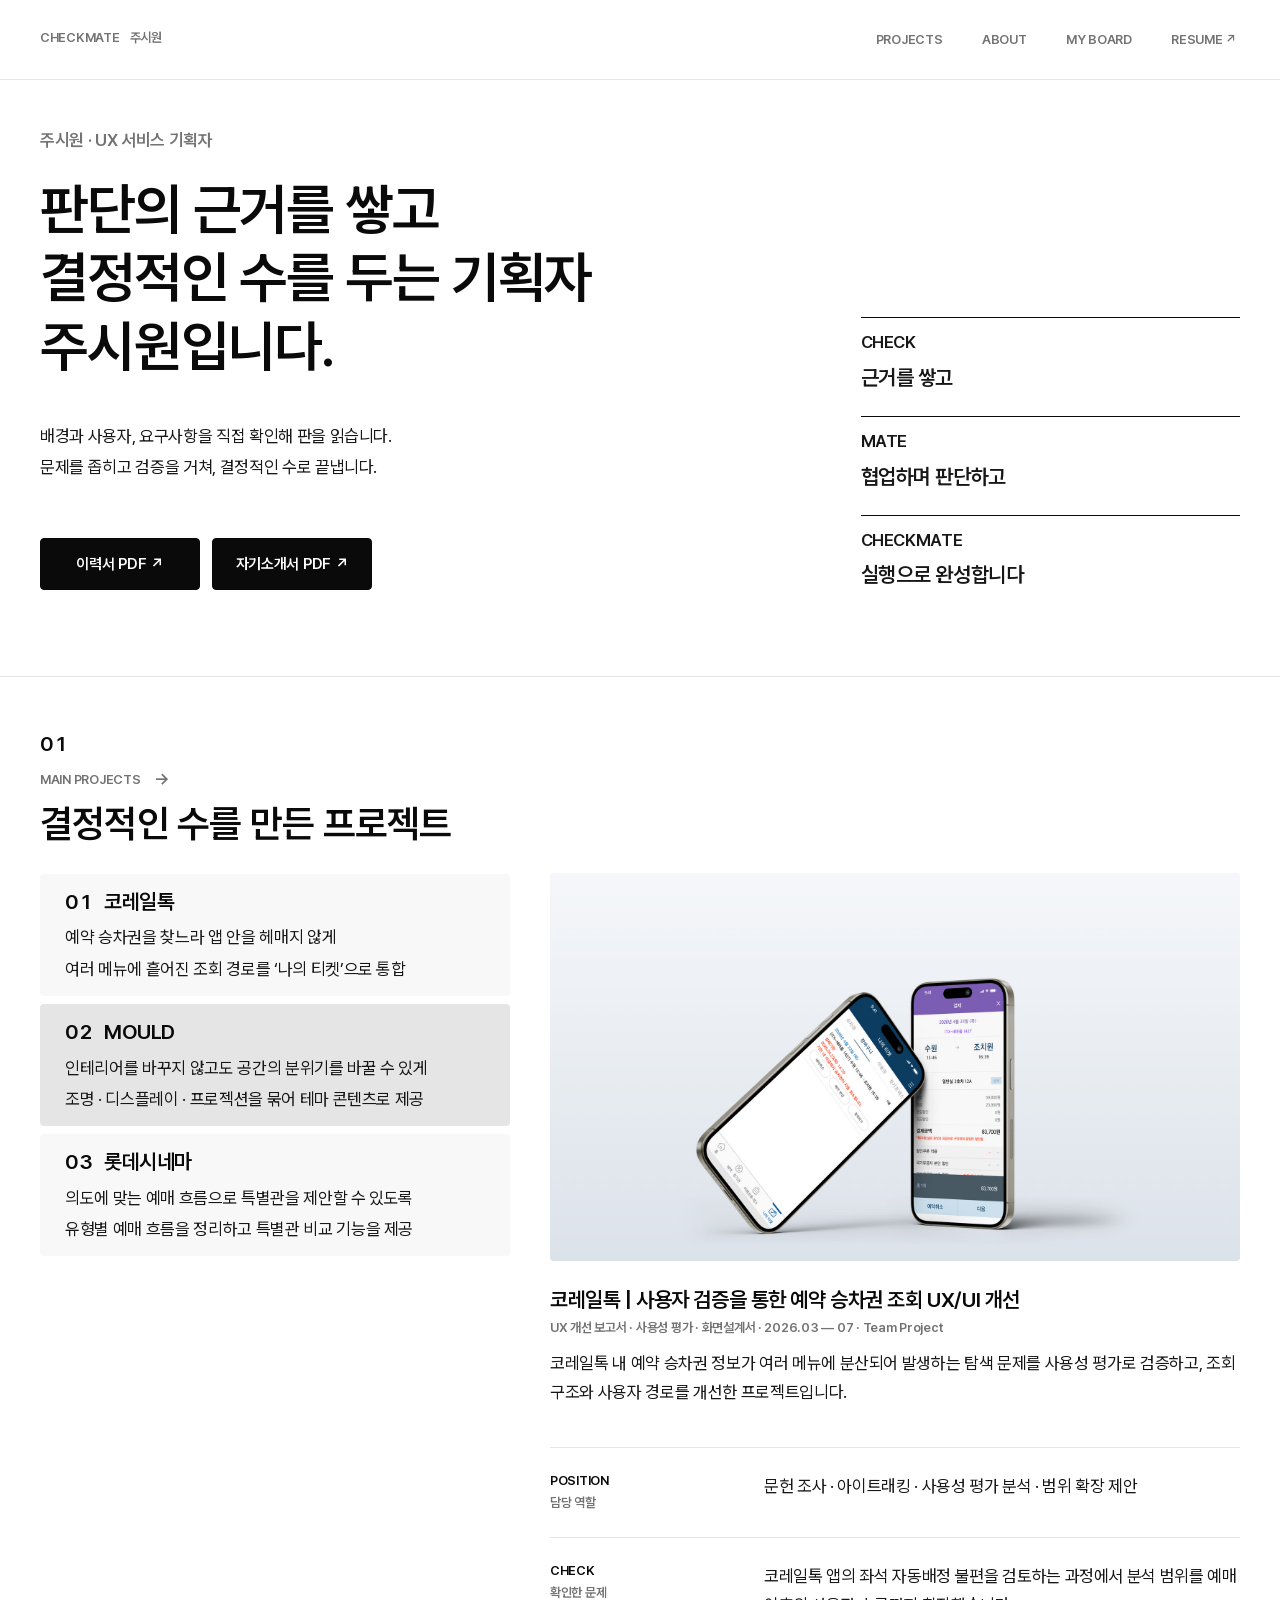
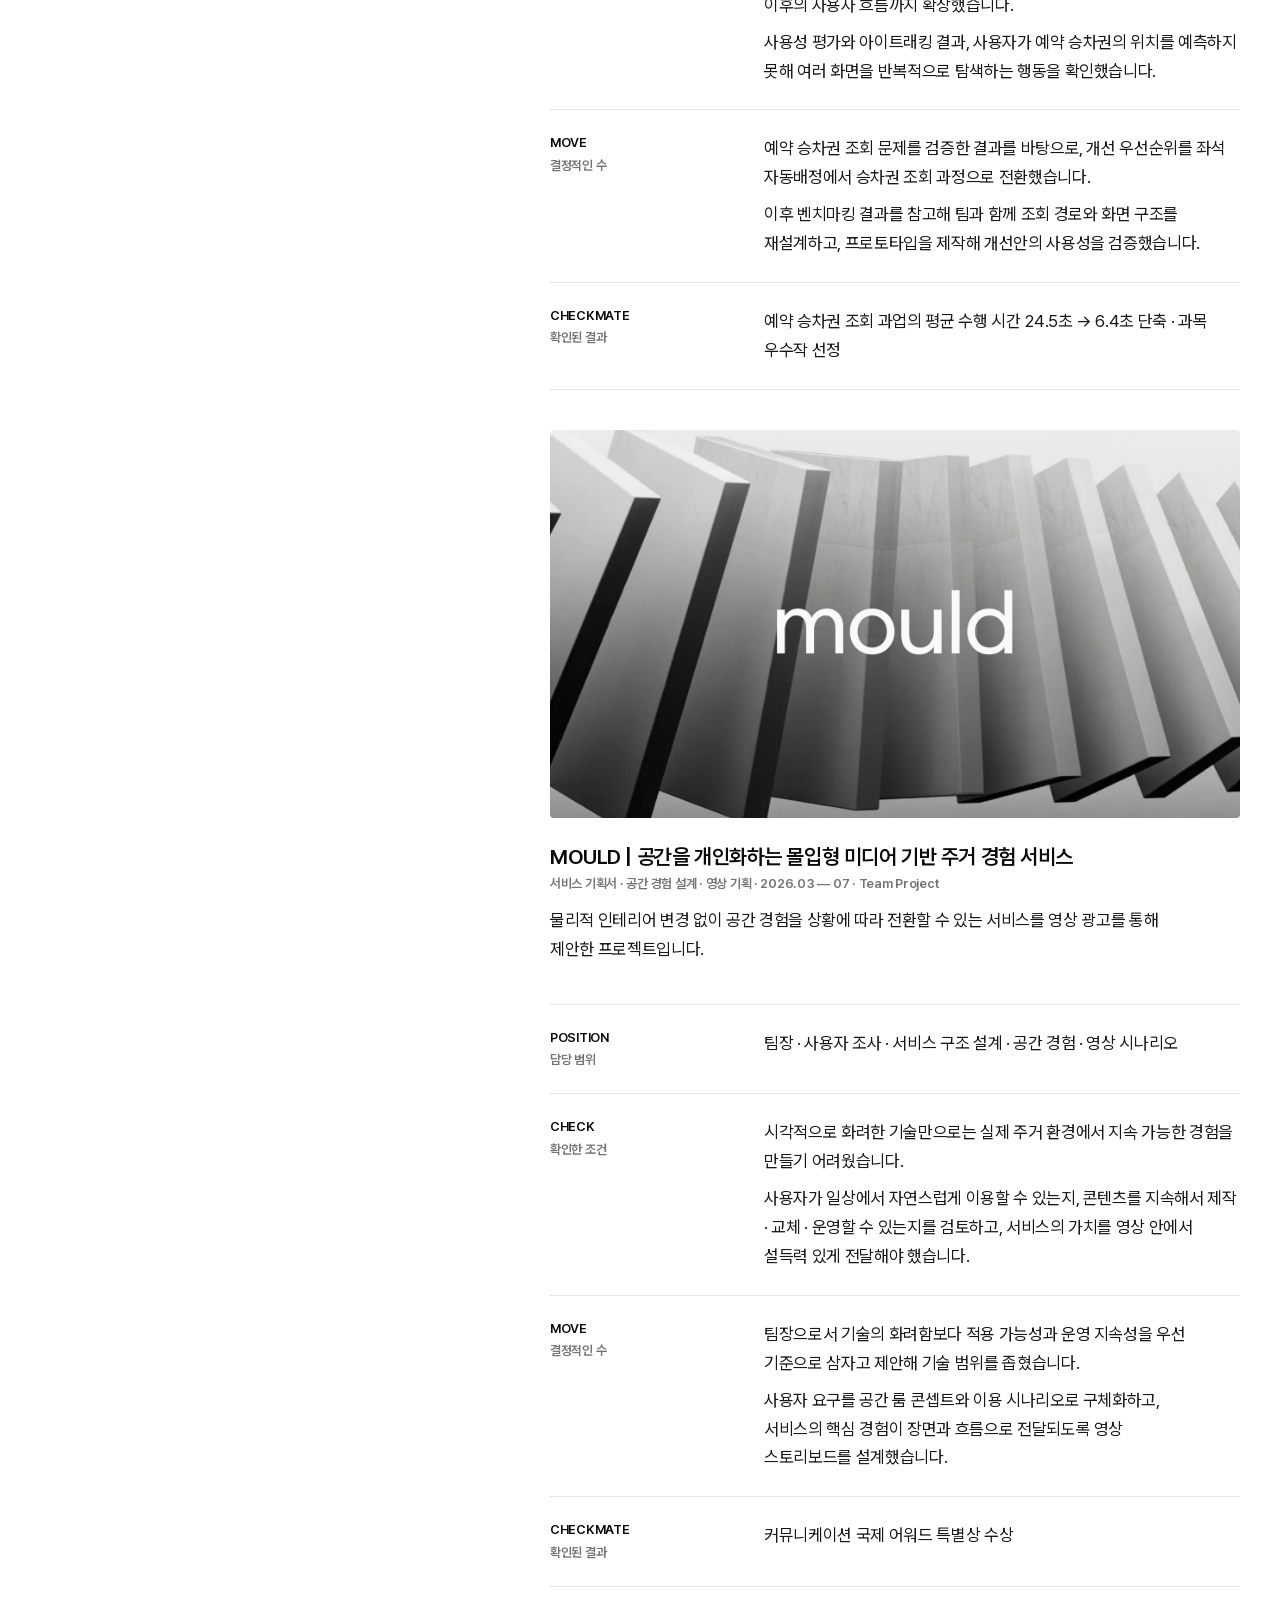
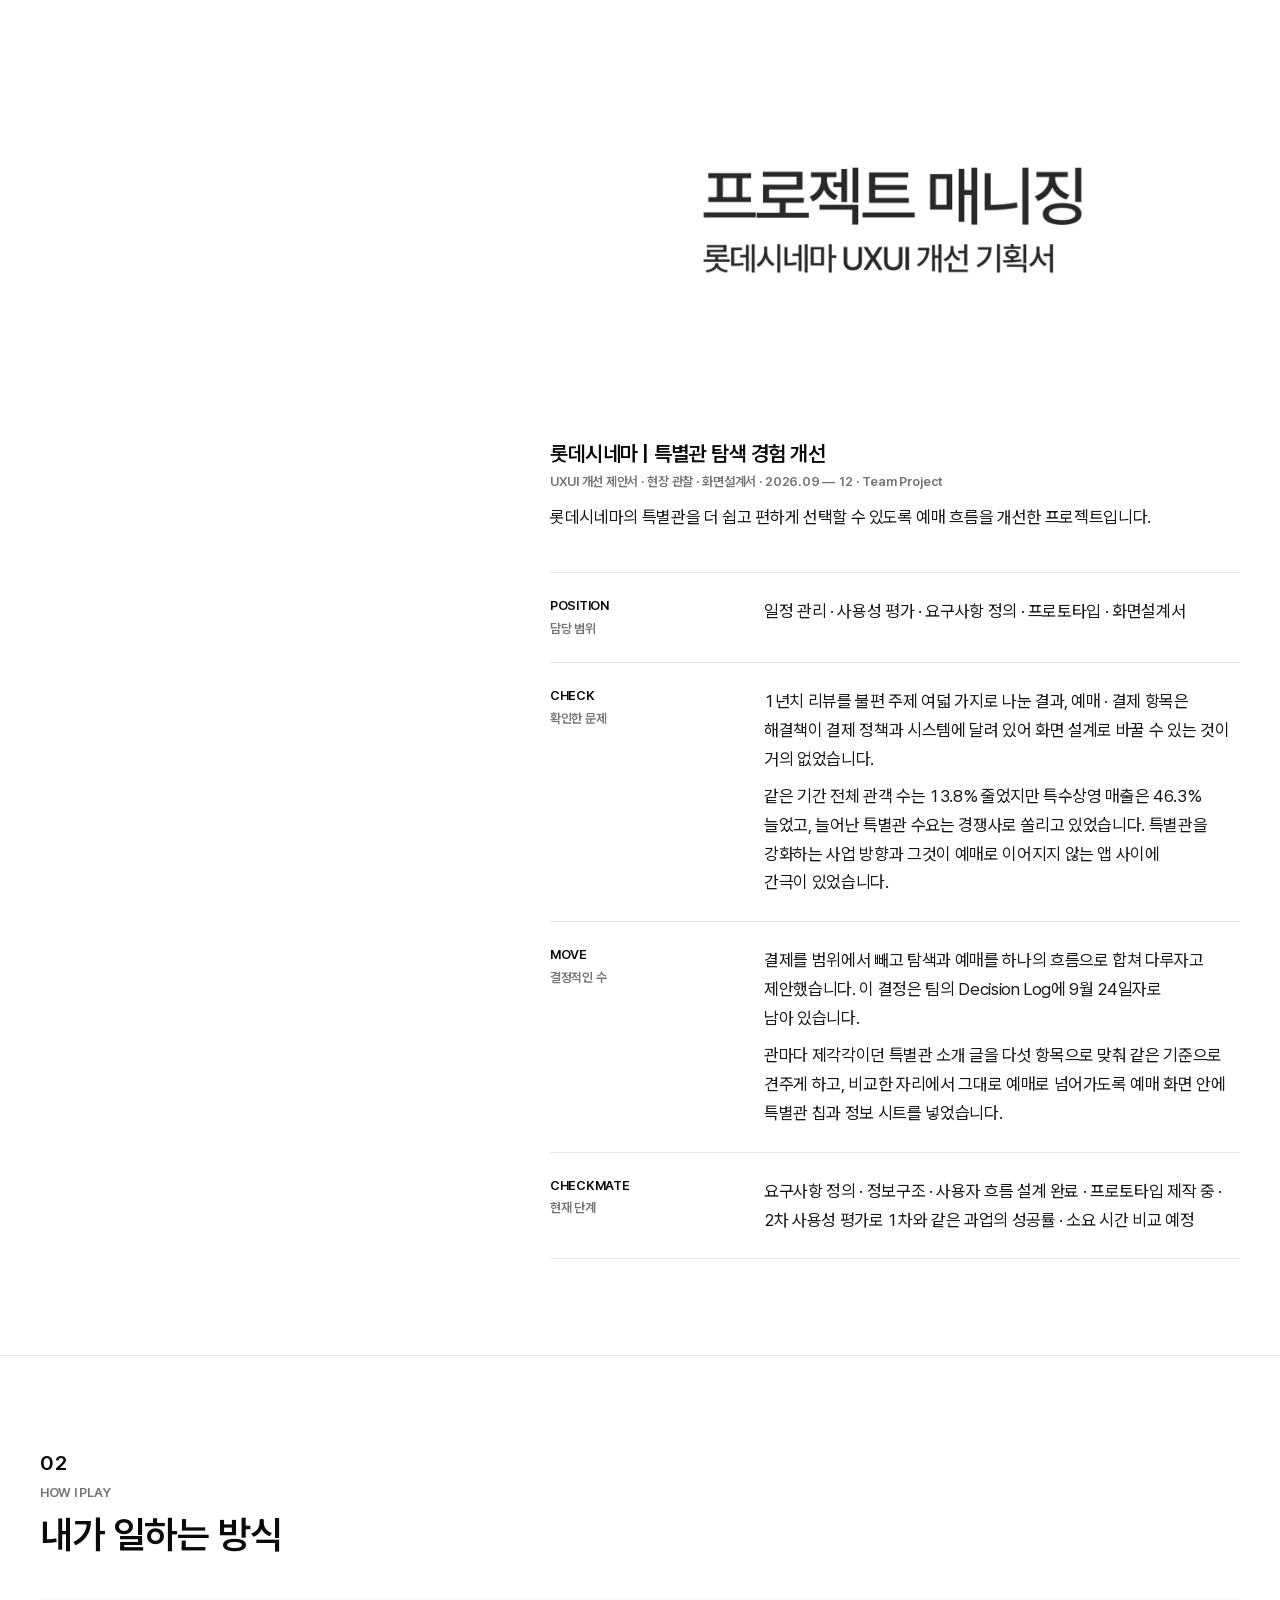
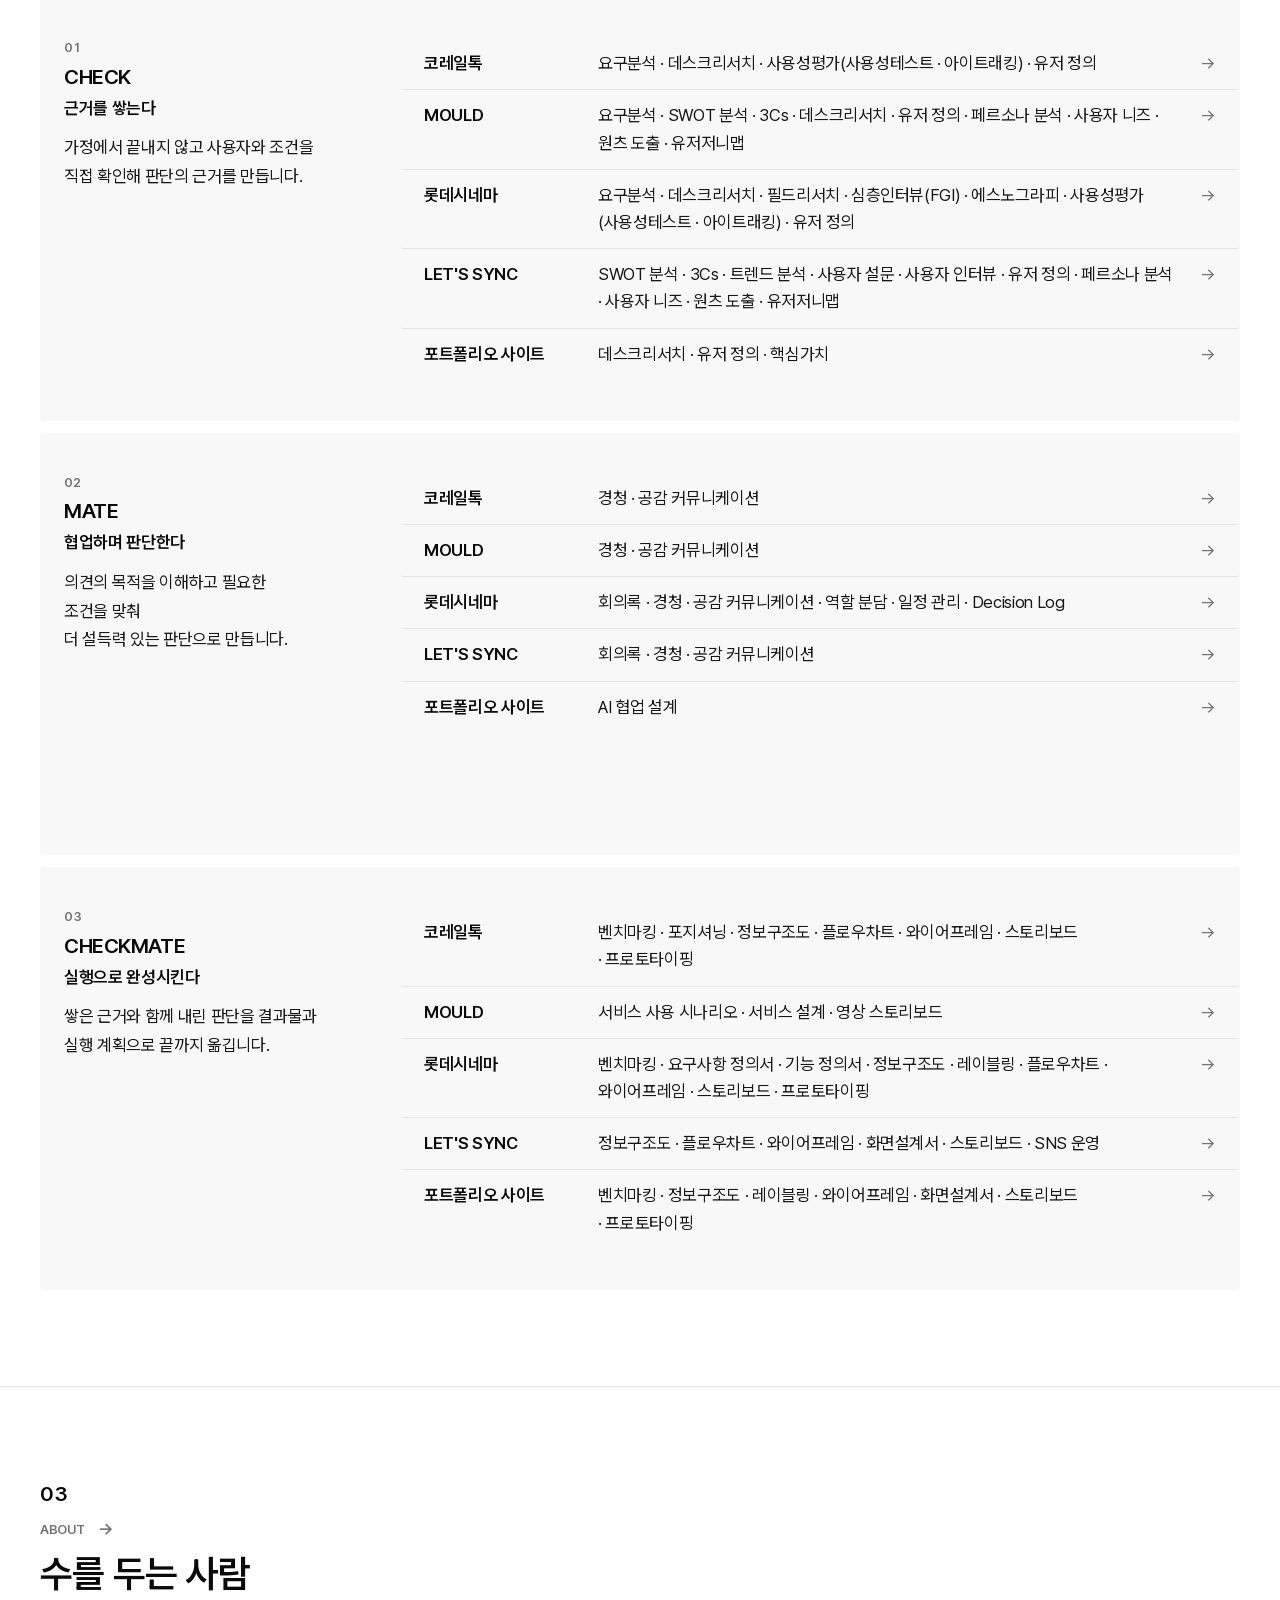
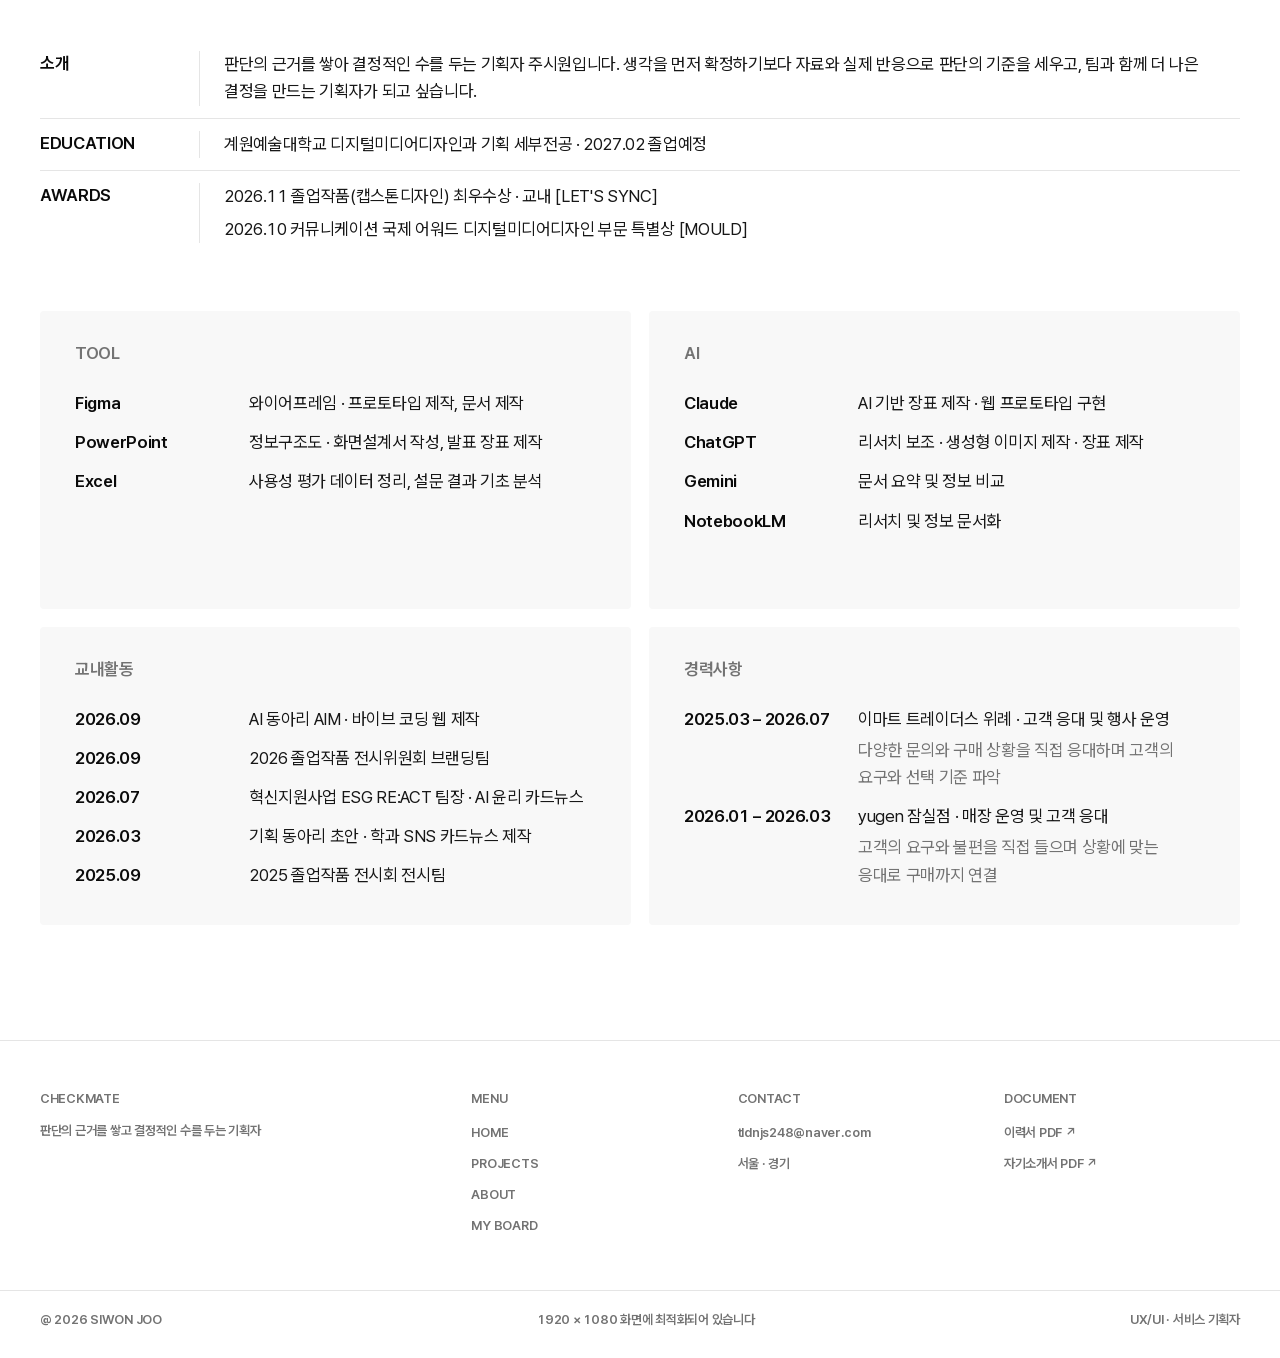
==== index.html @ d6d2c7b8 "MOULD 문제 → 해결 칸을 장표 모양으로 · 요약 · 설명 문구 교체 - 문제 → 해결 칸: 가운데 정렬, 라벨 뺌, 두 칸 테두리(문제 흰 바탕 · 해결 회색), 선은 점에서" ====
<!doctype html>
<html lang="ko">
<head>
  <meta charset="utf-8">
  <meta name="viewport" content="width=device-width, initial-scale=1">
  <meta name="description" content="주시원 UX/UI · 서비스 기획자 포트폴리오">
  <title>CHECKMATE — SIWON JOO</title>
  <link rel="stylesheet" href="styles.css?v=114">
  <link rel="stylesheet" href="system.css?v=114">
  <link rel="stylesheet" href="main.css?v=114">
  <link rel="stylesheet" href="tokens.css?v=114">
  <link rel="stylesheet" href="motion.css?v=114">
  <!-- 자바스크립트가 살아 있을 때만 나타나는 효과를 켠다 (죽으면 글이 그냥 보인다) -->
  <script>(function(d){d.documentElement.classList.add('js-motion');setTimeout(function(){if(!window.__motion)d.documentElement.classList.remove('js-motion');},3000);})(document);</script>
</head>
<body>
  <a class="skip-link" href="#main">본문 바로가기</a>

  <header class="site-header">
    <a class="brand-mark" href="#main" aria-label="주시원 포트폴리오 메인"><b>CHECKMATE</b><span>주시원</span></a>
    <nav class="gnb" aria-label="주요 메뉴">
      <a href="projects.html">PROJECTS</a>
      <a href="about.html">ABOUT</a>
      <a href="board.html">MY BOARD</a>
      <a href="주시원_이력서.pdf" download="주시원_이력서.pdf">RESUME ↗</a>
    </nav>
  </header>

  <main id="main">
    <!-- HERO — 왼쪽은 누구인가와 어떻게 일하는가, 오른쪽은 그 세 단계 -->
    <section class="hero">
      <div class="hero__copy">
        <p class="hero__role">주시원 · UX 서비스 기획자</p>
        <h1>판단의 근거를 쌓고<br>결정적인 수를 두는 기획자 주시원입니다.</h1>
        <p class="hero__intro">배경과 사용자, 요구사항을 직접 확인해 판을 읽습니다.<br>문제를 좁히고 검증을 거쳐, 결정적인 수로 끝냅니다.</p>
        <div class="hero__actions">
          <a class="button" href="주시원_이력서.pdf" download="주시원_이력서.pdf">이력서 PDF ↗</a>
          <a class="button" href="주시원_자기소개서.pdf" download="주시원_자기소개서.pdf">자기소개서 PDF ↗</a>
        </div>
      </div>
      <!-- 이어 읽으면 한 문장이 된다 — 근거를 쌓고, 협업하며 판단하고, 끝까지 실행합니다 -->
      <ol class="hero__steps">
        <li><b>CHECK</b><span>근거를 쌓고</span></li>
        <li><b>MATE</b><span>협업하며 판단하고</span></li>
        <li><b>CHECKMATE</b><span>실행으로 완성합니다</span></li>
      </ol>
    </section>

    <section class="projects" id="projects" aria-labelledby="projects-title">
      <div class="section-head">
        <div class="section-head__title">
          <h2 id="projects-title">MAIN PROJECTS</h2>
          <a class="section-head__more" href="projects.html" aria-label="프로젝트 전체 보기">&gt;</a>
          <p>결정적인 수를 만든 프로젝트</p>
        </div>
      </div>
      <!-- 왼쪽 큰 칸 하나 + 오른쪽 목록 셋. 목록에 올리면 왼쪽이 바뀐다 — app.js 가 채운다 -->
      <div class="work" id="work"></div>
    </section>

    <!-- HOW I PLAY — 왼쪽은 주장, 오른쪽은 그 주장을 뒷받침한 실제 작업 -->
    <section class="intro" aria-labelledby="intro-title">
      <div class="intro__copy">
        <h2 class="section-name" id="intro-title">HOW I PLAY<span>내가 일하는 방식</span></h2>
        <div class="play">
          <article class="play__step">
            <div class="play__head">
              <p class="play__no">01</p>
              <h3 class="play__name">CHECK</h3>
              <p class="play__lead">근거를 쌓는다</p>
              <p class="play__attitude">가정에서 끝내지 않고 사용자와 조건을<br class="lb">직접 확인해 판단의 근거를 만듭니다.</p>
            </div>
            <div class="play__proof">
              <ul>
                <li><a href="project-detail.html?project=korail-talk"><b>코레일톡</b><span>요구분석 · 데스크리서치 · 사용성평가(사용성테스트 · 아이트래킹) · 유저 정의</span><i>→</i></a></li>
                <li><a href="project-detail.html?project=mould"><b>MOULD</b><span>요구분석 · SWOT 분석 · 3Cs · 데스크리서치 · 유저 정의 · 페르소나 분석 · 사용자 니즈 · 원츠 도출 · 유저저니맵</span><i>→</i></a></li>
                <li><a href="project-detail.html?project=lotte-cinema"><b>롯데시네마</b><span>요구분석 · 데스크리서치 · 필드리서치 · 심층인터뷰(FGI) · 에스노그라피 · 사용성평가(사용성테스트 · 아이트래킹) · 유저 정의</span><i>→</i></a></li>
                <li><a href="project-detail.html?project=dmd-graduation"><b>LET'S SYNC</b><span>SWOT 분석 · 3Cs · 트렌드 분석 · 사용자 설문 · 사용자 인터뷰 · 유저 정의 · 페르소나 분석 · 사용자 니즈 · 원츠 도출 · 유저저니맵</span><i>→</i></a></li>
                <li><a href="project-detail.html?project=portfolio-site"><b>포트폴리오 사이트</b><span>데스크리서치 · 유저 정의 · 핵심가치</span><i>→</i></a></li>
              </ul>
            </div>
          </article>
          <article class="play__step">
            <div class="play__head">
              <p class="play__no">02</p>
              <h3 class="play__name">MATE</h3>
              <p class="play__lead">협업하며 판단한다</p>
              <p class="play__attitude">의견의 목적을 이해하고 필요한 조건을 맞춰<br class="lb">더 설득력 있는 판단으로 만듭니다.</p>
            </div>
            <div class="play__proof">
              <ul>
                <li><a href="project-detail.html?project=korail-talk"><b>코레일톡</b><span>경청 · 공감 커뮤니케이션</span><i>→</i></a></li>
                <li><a href="project-detail.html?project=mould"><b>MOULD</b><span>경청 · 공감 커뮤니케이션</span><i>→</i></a></li>
                <li><a href="project-detail.html?project=lotte-cinema"><b>롯데시네마</b><span>회의록 · 경청 · 공감 커뮤니케이션 · 역할 분담 · 일정 관리 · Decision Log</span><i>→</i></a></li>
                <li><a href="project-detail.html?project=dmd-graduation"><b>LET'S SYNC</b><span>회의록 · 경청 · 공감 커뮤니케이션</span><i>→</i></a></li>
                <li><a href="project-detail.html?project=portfolio-site"><b>포트폴리오 사이트</b><span>AI 협업 설계</span><i>→</i></a></li>
              </ul>
            </div>
          </article>
          <article class="play__step">
            <div class="play__head">
              <p class="play__no">03</p>
              <h3 class="play__name">CHECKMATE</h3>
              <p class="play__lead">실행으로 완성시킨다</p>
              <p class="play__attitude">쌓은 근거와 함께 내린 판단을 결과물과<br class="lb">실행 계획으로 끝까지 옮깁니다.</p>
            </div>
            <div class="play__proof">
              <ul>
                <li><a href="project-detail.html?project=korail-talk"><b>코레일톡</b><span>벤치마킹 · 포지셔닝 · 정보구조도 · 플로우차트 · 와이어프레임 · 스토리보드 · 프로토타이핑</span><i>→</i></a></li>
                <li><a href="project-detail.html?project=mould"><b>MOULD</b><span>서비스 사용 시나리오 · 서비스 설계 · 영상 스토리보드</span><i>→</i></a></li>
                <li><a href="project-detail.html?project=lotte-cinema"><b>롯데시네마</b><span>벤치마킹 · 요구사항 정의서 · 기능 정의서 · 정보구조도 · 레이블링 · 플로우차트 · 와이어프레임 · 스토리보드 · 프로토타이핑</span><i>→</i></a></li>
                <li><a href="project-detail.html?project=dmd-graduation"><b>LET'S SYNC</b><span>정보구조도 · 플로우차트 · 와이어프레임 · 화면설계서 · 스토리보드 · SNS 운영</span><i>→</i></a></li>
                <li><a href="project-detail.html?project=portfolio-site"><b>포트폴리오 사이트</b><span>벤치마킹 · 정보구조도 · 레이블링 · 와이어프레임 · 화면설계서 · 스토리보드 · 프로토타이핑</span><i>→</i></a></li>
              </ul>
            </div>
          </article>
        </div>
      </div>
    </section>

    <section class="about" id="about" aria-labelledby="about-title">
      <div class="section-head">
        <div class="section-head__title">
          <h2 id="about-title">ABOUT</h2>
          <a class="section-head__more" href="about.html" aria-label="소개 전체 보기">&gt;</a>
          <p>수를 두는 사람</p>
        </div>
      </div>
      <div class="about__body">
        <!-- 라벨 / 값 두 칸이 한 행을 이룬다 -->
        <dl class="about__facts">
          <div>
            <dt>소개</dt>
            <dd>
              <p>판단의 근거를 쌓아 결정적인 수를 두는 기획자 주시원입니다. 생각을 먼저 확정하기보다 자료와 실제 반응으로 판단의 기준을 세우고, 팀과 함께 더 나은 결정을 만드는 기획자가 되고 싶습니다.</p>
            </dd>
          </div>
          <div>
            <dt>EDUCATION</dt>
            <dd><p>계원예술대학교 디지털미디어디자인과 기획 세부전공 · 2027.02 졸업예정</p></dd>
          </div>
          <div>
            <dt>AWARDS</dt>
            <dd><p>2026.11 졸업작품(캡스톤디자인) 최우수상 · 교내 [LET'S SYNC]</p><p>2026.10 커뮤니케이션 국제 어워드 디지털미디어디자인 부문 특별상 [MOULD]</p></dd>
          </div>
        </dl>
        <!-- 역량 — 표에서 빼내 카드로. 내용은 skills.js 가 채운다 -->
        <div class="skill-cards" id="skill-list"></div>
      </div>
    </section>
  </main>

  <footer class="footer" id="resume">
    <div class="footer__top">
      <div class="footer__brand">
        <p class="footer__mark">CHECKMATE</p>
        <p class="footer__line">판단의 근거를 쌓고 결정적인 수를 두는 기획자</p>
      </div>
      <nav class="footer__col" aria-label="푸터 메뉴">
        <p class="footer__label">MENU</p>
        <a href="index.html">HOME</a>
        <a href="projects.html">PROJECTS</a>
        <a href="about.html">ABOUT</a>
        <a href="board.html">MY BOARD</a>
      </nav>
      <div class="footer__col">
        <p class="footer__label">CONTACT</p>
        <a href="mailto:tldnjs248@naver.com">tldnjs248@naver.com</a>
        <p>서울 · 경기</p>
      </div>
      <div class="footer__col">
        <p class="footer__label">DOCUMENT</p>
        <a href="주시원_이력서.pdf" download="주시원_이력서.pdf">이력서 PDF ↗</a>
        <a href="주시원_자기소개서.pdf" download="주시원_자기소개서.pdf">자기소개서 PDF ↗</a>
      </div>
    </div>
    <div class="footer__base">
      <p>@ 2026 SIWON JOO</p>
      <p>1920 × 1080 화면에 최적화되어 있습니다</p>
      <p>UX/UI &middot; 서비스 기획자</p>
    </div>
  </footer>

  <script src="app.js?v=114"></script>
  <script src="skills.js?v=114"></script>
  <script src="system.js?v=114"></script>
  <script src="motion.js?v=114"></script>
</body>
</html>
---- styles.css ----
/* Pretendard (dist/fonts) — 설치되지 않은 기기에서도 같은 글꼴로 보이게 */
@font-face{font-family:Pretendard;font-weight:45 920;font-style:normal;font-display:swap;src:url("fonts/PretendardVariable.woff2") format("woff2-variations"),url("fonts/PretendardVariable.woff2") format("woff2")}

:root {
  --ink: #111;
  --canvas: #fafafa;
  --panel: rgba(255,255,255,.76);
  --placeholder: #e2e2e2;
  --placeholder-light: #ebebeb;
  --profile-placeholder: #d9d9d9;
  --line: #8a8a8a;
  --hairline: #d7d7d7;
  --mute: #707070;

  /* ── 타이포 토큰 ──────────────────────────────────────
     크기는 아래 8단만 쓰고, 굵기는 두 단으로 고정한다.
       400 = 본문·값,  700 = 제목·라벨
     반응형은 선택자를 다시 쓰지 않고 이 토큰만 갈아끼운다. */
  --fs-display: 43px;   /* 히어로 대표 문장 */
  --fs-h2: 42px;        /* 인트로 */
  --fs-h3: 30px;        /* 섹션 머리말 · 프로젝트 제목 · 카드 */
  --fs-button: 26px;
  --fs-lead: 22px;      /* 인트로 보조 문장 */
  --fs-body: 18px;
  --fs-sm: 16px;        /* 메타 · 상세 */
  --fs-nav: 15px;
  --fs-xs: 13px;        /* 마이크로 라벨 */
  --fw-text: 400;
  --fw-label: 700;
  --ls-tight: -.04em;   /* 큰 제목 */
  --ls-wide: .06em;     /* 대문자 마이크로 라벨 */

  /* ABOUT 표의 열 너비 — 구분선 정렬과 SKILLS 들여쓰기를 한 값으로 묶는다.
     열 사이 여백은 각 열 너비에 포함돼 있다(gap 미사용). */
  --label-col: 316px;
  --mid-col: 480px;
}

* { box-sizing: border-box; }
html { scroll-behavior: smooth; }
body {
  margin: 0;
  overflow-x: hidden;
  color: var(--ink);
  background: var(--canvas);
  font-family: Pretendard, "Pretendard Variable", -apple-system, BlinkMacSystemFont, "Segoe UI", Arial, sans-serif;
  font-size: var(--fs-body);
  font-weight: var(--fw-text);
  line-height: 1.42;
  letter-spacing: -0.025em;
}
a { color: inherit; text-decoration: none; }
button { font: inherit; color: inherit; }
h1, h2, h3, p, dl, dd { margin: 0; }
h1, h2, h3 { font-weight: var(--fw-label); letter-spacing: var(--ls-tight); }
.skip-link { position: fixed; top: -60px; left: 20px; z-index: 100; padding: 10px 16px; color: #fff; background: #111; }
.skip-link:focus { top: 16px; }
.placeholder { background: var(--placeholder); }

/* ── 헤더 ───────────────────────────────────────────── */
.site-header {
  position: fixed;
  top: 0; right: 0; left: 0;
  z-index: 20;
  height: 80px;
  border-bottom: 1px solid var(--hairline);
  background: rgba(255,255,255,.94);
}
.brand-mark {
  position: absolute;
  top: 32px;
  left: max(60px, calc((100vw - 1920px) / 2 + 60px));
  display: block;
  width: 127px; height: 16px;
  background: #d0d0d0;
}
.brand-mark span { position: absolute; width: 1px; height: 1px; overflow: hidden; clip: rect(0 0 0 0); }
.gnb {
  position: absolute;
  top: 0;
  right: max(59px, calc((100vw - 1920px) / 2 + 59px));
  height: 80px;
  display: flex;
  gap: 38px;
  align-items: center;
}
.gnb a {
  display: grid; place-items: center;
  height: 80px; padding: 0 3px;
  font-size: var(--fs-nav); font-weight: var(--fw-text);
  letter-spacing: var(--ls-wide);
  color: var(--mute);
}
.gnb a.is-current { color: var(--ink); font-weight: var(--fw-label); }

main { width: 100%; max-width: 1920px; margin: 0 auto; }

.button {
  display: inline-flex;
  align-items: center;
  justify-content: center;
  width: 319px; height: 99px;
  background: var(--placeholder);
  font-size: var(--fs-button);
  font-weight: var(--fw-text);
  letter-spacing: -.02em;
}
.button:hover, .button:focus-visible { outline: 2px solid #777; outline-offset: -2px; }

/* ── HERO — 첫 화면은 대표 문장과 진입 버튼만 (1920 기준 1020px) ── */
.hero {
  height: 100vh;
  height: 100svh;
  min-height: 640px;
  display: flex;
  flex-direction: column;
  justify-content: flex-end;
  padding: 0 60px clamp(36px, 6.1vh, 62px);
  background: var(--panel);
}
.hero h1 { font-size: min(var(--fs-display), 4vh); line-height: 1.25; }
.hero__actions { display: flex; gap: 18px; margin-top: min(42px, 3.9vh); }
.hero__actions .button { height: min(99px, 9.2vh); }

/* ── INTRO ──────────────────────────────────────────── */
.intro {
  /* 높이는 내용으로 결정하되 하단 여백으로 1920 기준 860px를 맞춘다 */
  padding: 67px 60px 149px;
  background: var(--panel);
}
.intro__copy h2 { font-size: var(--fs-h2); line-height: 1.27; }
.intro__copy p { margin-top: 28px; font-size: var(--fs-lead); line-height: 1.5; }
.principles { display: flex; gap: 14px; margin-top: 97px; }
.principles article { width: 345px; height: 346px; padding: 43px 25px; background: var(--placeholder-light); }
.principles h3 { font-size: var(--fs-h3); line-height: 1; }
.principles p { margin-top: 16px; font-size: var(--fs-body); line-height: 1.45; }

/* ── 섹션 머리말 — 제목 + 전체 보기 버튼 (1920 기준 156px) ── */
.section-head {
  height: 156px;
  padding: 0 60px;
  display: flex;
  align-items: center;
  justify-content: space-between;
  background: var(--canvas);
}
.section-head h2 { font-size: var(--fs-h3); }

/* ── 프로젝트 행 (1920 기준 880px) ───────────────────── */
.projects { background: var(--canvas); }
.project {
  padding: 0 60px 68px;
  display: grid;
  grid-template-columns: 1195fr 581fr;
  column-gap: 23px;
  background: var(--panel);
}
.project__media { grid-column: 1; height: 675px; }
.project__side  { grid-column: 2; height: 675px; }
.project__copy  { grid-column: 1; margin-top: 29px; }
.project__copy h3 { font-size: var(--fs-h3); line-height: 1.2; }
.project__meta { margin-top: 14px; font-size: var(--fs-sm); line-height: 1.4; color: var(--mute); }
.project__desc { margin-top: 8px; font-size: var(--fs-body); line-height: 1.45; }

/* 드롭다운 — 버튼 상자 없이 셰브론만. 열리면 180도 회전 */
.detail-toggle {
  grid-column: 2;
  justify-self: end;
  align-self: start;
  margin-top: 46px;
  width: 56px; height: 56px;
  display: grid; place-items: center;
  padding: 0; border: 0; background: transparent;
  color: #111; cursor: pointer;
  transition: color .15s ease, transform .25s ease;
}
.detail-toggle svg { display: block; }
.detail-toggle:hover { color: var(--mute); }
.detail-toggle:focus-visible { outline: 2px solid #111; outline-offset: 2px; }
.project.is-open .detail-toggle { transform: rotate(180deg); }

.project__details {
  grid-column: 1 / -1;
  display: none;
  margin-top: 32px;
  border-top: 1px solid #111;
}
.project__details.is-open { display: block; }
.project__details > div {
  display: grid;
  grid-template-columns: 190px minmax(0, 1fr);
  column-gap: 24px;
  align-items: start;
  padding: 18px 0;
  border-bottom: 1px solid #e3e3e3;
}
.project__details > div:last-child { border-bottom: 0; }
.project__details dt { font-size: var(--fs-xs); font-weight: var(--fw-label); letter-spacing: var(--ls-wide); color: var(--line); }
/* 본문은 따로 폭을 두지 않고 페이지 마진까지 채운다 */
.project__details dd { font-size: var(--fs-sm); }
/* 블록 하나를 글상자 하나로 — 줄 간격 150%, 자간은 전역값(-0.025em)을 그대로 쓴다 */
.project__details dd p { margin: 0; line-height: 1.5; text-align: left; }
.project__details dt b { display: block; font-size: var(--fs-sm); font-weight: 700; letter-spacing: .06em; color: #111; }
.project__details dt span { display: block; margin-top: 4px; }

/* ── ABOUT 미리보기 ─────────────────────────────────── */
.about__body { padding: 0 60px 115px; background: var(--panel); }
.about__visual { height: 343px; background: var(--profile-placeholder); }
/* 라벨 / 요약 / 상세 3단. 열 사이 간격은 열 너비에 포함시켜 둔다 —
   gap 을 쓰면 SKILLS 아코디언(--label-col 들여쓰기)과 요약 열이 어긋난다. */
.about__facts { margin-top: 47px; border-top: 1px solid var(--line); }
.about__facts > div {
  display: grid;
  grid-template-columns: var(--label-col) var(--mid-col) minmax(0, 1fr);
  align-items: start;
  padding: 22px 0 26px;
  border-bottom: 1px solid var(--line);
  line-height: 1.5;
}
.about__facts dt {
  font-size: var(--fs-xs);
  font-weight: var(--fw-label);
  letter-spacing: var(--ls-wide);
  color: var(--mute);
}
.about__facts dd { font-weight: var(--fw-text); }
.about__summary { padding-right: 40px; font-weight: var(--fw-label); }
.about__detail { max-width: 760px; }
.about__detail p + p { margin-top: 20px; }
.about__bio .about__detail { line-height: 1.7; }

/* SKILLS — 구분선은 위 행들과 같은 전체 폭으로 긋고, 글자만 값 열에 맞춘다 */
/* 역량 — 네 분류가 한 덩어리로 읽혀야 한다.
   하위 구분선은 얇게, 그리고 글자가 시작하는 요약 열부터 긋는다.
   행 전체를 닫는 굵은 선만 다른 행과 같은 전폭으로 둔다. */
.about__facts > .about__skills { display: block; position: relative; padding: 0; }
.about__skills > dt { position: absolute; top: 22px; left: 0; }
.about__skills > dd { margin: 0; }
.skill-list { margin-left: var(--label-col); }
.skill { border-bottom: 1px solid #e3e3e3; }
.skill:last-child { border-bottom: 0; }
.skill-toggle {
  width: 100%; min-height: 64px;
  display: flex; align-items: center; justify-content: space-between;
  gap: 16px; padding: 0;
  border: 0; background: transparent; cursor: pointer; text-align: left;
}
.skill-toggle strong { font-size: var(--fs-body); font-weight: var(--fw-label); }
.skill-toggle i { font-style: normal; font-size: var(--fs-lead); line-height: 1; color: var(--line); }
.skill-toggle:focus-visible { outline: 2px solid #111; outline-offset: -2px; }

.skill-detail { display: none; padding: 0 0 20px; }
.skill-detail.is-open { display: block; }
.skill-row {
  display: grid;
  grid-template-columns: 300px minmax(0, 1fr);
  column-gap: 20px;
  align-items: baseline;
  padding: 10px 0;
}
.skill-row strong { font-size: var(--fs-sm); font-weight: var(--fw-label); }
.skill-row p { font-size: var(--fs-sm); line-height: 1.45; color: var(--mute); }

/* ── 푸터 ───────────────────────────────────────────── */
.footer {
  width: 100%; max-width: 1920px;
  height: 240px;
  margin: 0 auto;
  padding: 70px 90px;
  background: #f1f1f1;
  display: grid;
  grid-template-columns: 280px 1fr auto 96px;
  gap: 16px;
  align-items: start;
  font-size: var(--fs-body);
}
.footer a { text-decoration: underline; text-underline-offset: 4px; }

/* ══ 반응형 — 크기는 토큰만 갈아끼우고, 선택자는 배치만 손본다 ══ */
@media (max-width: 1919px) {
  .brand-mark { left: 60px; }
  .gnb { right: 59px; }
  .principles article { width: calc((100% - 28px) / 3); max-width: 345px; }
}

@media (max-width: 1400px) {
  :root { --fs-display: 36px; --fs-h2: 36px; --fs-h3: 26px; --label-col: 240px; --mid-col: 360px; }
  .gnb { gap: 22px; }
  .skill-row { grid-template-columns: 240px minmax(0, 1fr); }
  .footer { grid-template-columns: 220px 1fr auto 80px; }
}

@media (max-width: 1100px) {
  .hero { padding: 0 40px 40px; }
  .intro { padding: 56px 40px 72px; }
  .principles { margin-top: 64px; }
  .principles article { height: 300px; padding: 32px 22px; }
  .section-head { height: 132px; padding: 0 40px; }
  .project { padding: 0 40px 56px; }
  .project__media, .project__side { height: 460px; }
  .detail-toggle { margin-top: 32px; width: 48px; height: 48px; }
  .about__body { padding: 0 40px 80px; }
  .about__visual { height: 260px; }
  :root { --mid-col: 280px; }
  .footer { height: auto; min-height: 220px; grid-template-columns: 1fr 1fr; }
}

@media (max-width: 760px) {
  :root {
    --fs-display: 22px; --fs-h2: 26px; --fs-h3: 22px;
    --fs-button: 17px; --fs-lead: 16px; --fs-body: 16px;
    --fs-sm: 15px; --fs-nav: 13px; --fs-xs: 12px;
    --label-col: 0px; --mid-col: 0px;
  }
  .site-header { height: 64px; }
  .brand-mark { top: 24px; left: 20px !important; width: 72px; height: 14px; }
  .gnb { right: 16px !important; height: 64px; gap: 14px; }
  .gnb a { height: 64px; padding: 0; }
  .button { width: 100%; height: 56px; }

  .hero { height: auto; min-height: 100svh; padding: 100px 20px 36px; }
  .hero h1 { font-size: var(--fs-display); line-height: 1.35; }
  .hero__actions { flex-direction: column; gap: 10px; margin-top: 28px; }
  .hero__actions .button { height: 56px; }

  .intro { padding: 56px 20px 48px; }
  .intro__copy p { margin-top: 16px; }
  .principles { display: grid; grid-template-columns: 1fr; gap: 10px; margin-top: 32px; }
  .principles article { width: 100%; max-width: none; height: auto; padding: 22px 20px; }
  .principles p { margin-top: 8px; }

  .section-head { height: auto; padding: 40px 20px 20px; flex-direction: column; align-items: stretch; gap: 16px; }

  .project { grid-template-columns: 1fr; padding: 0 20px 48px; }
  .project__media { height: 62vw; }
  .project__side { display: none; }
  .project__copy { grid-column: 1; margin-top: 18px; }
  .project__copy h3 { line-height: 1.3; }
  .detail-toggle { grid-column: 1; justify-self: start; margin-top: 16px; width: 44px; height: 44px; }
  .project__details { margin-top: 12px; }
  .project__details > div { grid-template-columns: 1fr; gap: 4px; padding: 12px 0; }

  .about__body { padding: 0 20px 48px; }
  .about__visual { height: 40vw; }
  .about__facts { margin-top: 24px; }
  .about__facts > div { grid-template-columns: 1fr; gap: 6px; min-height: 0; padding: 20px 0 24px; }
  .about__summary { padding-right: 0; }
  .about__bio { min-height: 0; }
  /* 라벨 열이 사라지므로 SKILLS도 흐름 배치로 되돌린다 */
  .about__facts > .about__skills { position: static; padding: 16px 0 0; }
  .about__skills > dt { position: static; }
  .skill-toggle { min-height: 60px; }
  .skill-row { grid-template-columns: 1fr; gap: 2px; padding: 8px 0; }

  .footer { height: auto; min-height: 0; padding: 36px 20px 40px; grid-template-columns: 1fr; gap: 8px; font-size: var(--fs-sm); }
}

/* ── 정보구조도의 부제를 화면에 노출 (2026-10-21 사용자 지정) ── */
.intro__copy .section-name { font-size: var(--fs-h3); font-weight: 700; margin-bottom: 30px; }
.intro__copy .section-name span { display: block; margin-top: 10px; font-size: var(--fs-sm); font-weight: 400; color: #555; }
.section-head__title p { margin-top: 10px; font-size: var(--fs-sm); color: #555; }

/* ── 프로젝트 커버 이미지 (2026-11-05) ── 메인 두 블록. 창 너비에 따라 비율이 달라져 cover 로 채운다 */
.project__media.has-image,.project__side.has-image{position:relative;overflow:hidden;background:var(--placeholder)}
.project__media.has-image img,.project__side.has-image img{width:100%;height:100%;object-fit:cover;display:block}
.project__media.has-image img{transition:transform .4s ease}
.project__media.has-image:hover img{transform:scale(1.015)}

/* ══ 2026-11-09 개편 — 피그마 시안 214:140 ═══════════════════════════
   1. 흐름   HERO → MAIN PROJECTS → HOW I PLAY → ABOUT
   2. HOW I PLAY  왼쪽 체스 그래픽 / 오른쪽 세 단계 (시안 470:1660)
   3. 역량        ABOUT 표에서 빼낸 2×2 카드 (시안 470:1813)
   앞의 규칙은 고치지 않고 이 층에서 덮어쓴다.
   `.principles` · `.skill-row` 규칙은 쓰는 마크업이 없어져 죽은 규칙으로 남는다. */

/* ── 글자 크기 · 굵기 (사용자 지정 2026-11-09) ──
   본문 제목 24 · 본문 18 · 가장 작은 글자 16.
   본문은 Pretendard Medium(500), 강조 본문은 SemiBold(600). */
:root {
  --fs-body-title: 24px;
  --fs-sm: 16px;
  --fs-nav: 16px;
  --fs-xs: 16px;
  --fw-text: 500;
  --fw-strong: 600;
}
body { font-weight: var(--fw-text); }
strong, b { font-weight: var(--fw-strong); }
.intro__copy .section-name span { font-weight: var(--fw-text); }

/* ── HOW I PLAY ── 1920 기준 왼쪽 850 · 간격 60 · 오른쪽 890 */
.intro {
  display: grid;
  grid-template-columns: minmax(0, 850fr) minmax(0, 890fr);
  column-gap: 60px;
  padding: 76px 60px 110px;
}
.intro__art { display: grid; place-items: center; }
.intro__art img { width: 100%; max-width: 530px; height: auto; display: block; }
.intro__copy .section-name { margin-bottom: 38px; }

/* 한 단계 = 위 구분선 + 왼쪽 번호 칩 + 오른쪽 본문. 본문은 칩 폭만큼 들여쓴다 */
.play__step {
  display: grid;
  grid-template-columns: 154px minmax(0, 1fr);
  padding-bottom: 60px;
  border-top: 1px solid var(--ink);
}
.play__step:last-child { padding-bottom: 0; }
.play__chip {
  margin: 0;
  width: 152px;
  height: 34px;
  display: flex;
  align-items: center;
  padding-left: 7px;
  font-size: var(--fs-body);
  font-weight: var(--fw-strong);
  letter-spacing: 0;
  color: #fff;
  background: #111;
}
.play__text { padding-top: 41px; }
.play__text p { font-size: var(--fs-body); line-height: 1.6; word-break: keep-all; }
.play__text p + p { margin-top: 12px; }

/* ── ABOUT 표 ── 라벨 / 값 두 칸, 세 행 */
:root { --label-col: 451px; }
.about__facts { border-top: 0; }
.about__facts > div {
  grid-template-columns: var(--label-col) minmax(0, 1fr);
  padding: 20px 0 22px;
}
.about__facts dt { font-size: var(--fs-sm); color: var(--ink); }
.about__facts dd { font-size: var(--fs-body); }
.about__facts dd p + p { margin-top: 6px; }

/* ── 역량 카드 ── 2×2. 번호 · 제목 · 항목 목록 · 오른쪽 아래 선 그래픽 */
.skill-cards {
  display: grid;
  grid-template-columns: 1fr 1fr;
  gap: 18px;
  margin-top: 56px;
}
.skill-card {
  position: relative;
  min-height: 281px;
  padding: 30px 34px 34px;
  border: 1px solid var(--hairline);
  background: var(--panel);
  overflow: hidden;
}
.skill-card__no {
  font-family: ui-monospace, SFMono-Regular, Menlo, Consolas, monospace;
  font-size: var(--fs-sm);
  font-weight: var(--fw-text);
  letter-spacing: 0;
  color: var(--mute);
}
.skill-card h3 { margin-top: 8px; font-size: var(--fs-body-title); letter-spacing: -.02em; }
.skill-card ul { position: relative; z-index: 1; margin: 26px 190px 0 0; padding: 0; list-style: none; }
.skill-card li {
  position: relative;
  padding-left: 18px;
  font-size: var(--fs-body);
  line-height: 1.8;
  word-break: keep-all;
}
.skill-card li::before {
  content: "";
  position: absolute;
  left: 0;
  top: .78em;
  width: 5px;
  height: 5px;
  background: var(--ink);
}
.skill-card__art {
  position: absolute;
  right: 26px;
  bottom: 24px;
  width: 168px;
  height: 168px;
  color: #c9c9c9;
  pointer-events: none;
}

@media (max-width: 1400px) {
  :root { --label-col: 300px; }
}

@media (max-width: 1100px) {
  :root { --label-col: 240px; }
  .intro { grid-template-columns: minmax(0, 620fr) minmax(0, 890fr); column-gap: 40px; padding: 60px 40px 86px; }
  .play__step { padding-bottom: 44px; }
  .play__text { padding-top: 32px; }
  .skill-cards { margin-top: 44px; gap: 14px; }
  .skill-card { min-height: 240px; padding: 24px 26px 28px; }
  .skill-card ul { margin-right: 150px; }
  .skill-card__art { right: 20px; bottom: 18px; width: 130px; height: 130px; }
}

/* 두 단이 좁아지면 그래픽을 본문 아래로 내린다 */
@media (max-width: 880px) {
  .intro { grid-template-columns: 1fr; row-gap: 44px; }
  .intro__art { order: 2; }
  .intro__art img { max-width: 300px; }
  .skill-cards { grid-template-columns: 1fr; }
  .skill-card { min-height: 0; }
  .skill-card ul { margin-right: 0; }
  .skill-card__art { display: none; }
}

@media (max-width: 760px) {
  .intro { padding: 48px 20px 56px; }
  .play__step { grid-template-columns: 1fr; padding-bottom: 34px; }
  .play__text { padding-top: 16px; }
  .about__facts > div { grid-template-columns: 1fr; gap: 6px; padding: 18px 0 20px; }
}

/* ══ 2026-11-11 수정 — 시안 214:140 대조 ════════════════════════════
   1. 프로젝트 두 블록 크기   1195:581 · 675  →  1039:736 · 569 (시안 234:1991)
   2. 전체 보기 버튼          오른쪽 끝 버튼  →  제목 옆 '>' (시안 450:1601)
   3. 머리말 아래 간격        73 · 120px      →  30px
   4. 상세 펼친 본문          16px · 행간 1.5 →  18px · 행간 1.6 (HOW I PLAY 와 동일) */

/* 1. 두 블록 — 사이 24, 양 끝은 페이지 마진 60 */
.project { grid-template-columns: 1039fr 736fr; column-gap: 24px; }
.project__media, .project__side { height: 569px; }

/* 2·3. 머리말 — 제목과 '>' 가 한 줄, 부제는 그 아래. 아래 간격 30 */
.section-head { height: auto; padding: 40px 60px 30px; justify-content: flex-start; }
.section-head__title {
  display: grid;
  grid-template-columns: auto auto;
  justify-content: start;
  align-items: baseline;
  column-gap: 15px;
}
.section-head__title p { grid-column: 1 / -1; }
.section-head__more {
  font-size: 22px;
  line-height: 1;
  font-weight: var(--fw-text);
  letter-spacing: 0;
  color: var(--ink);
  transition: transform .2s ease;
}
.section-head__more:hover,
.section-head__more:focus-visible { transform: translateX(3px); }
/* 표가 따로 띄우지 않게 — 간격은 머리말 쪽에서만 준다 */
.about__facts { margin-top: 0; }

/* 4. 상세 펼친 본문을 HOW I PLAY 본문과 같은 값으로 */
.project__details dd { font-size: var(--fs-body); }
.project__details dd p { line-height: 1.6; }

@media (max-width: 1100px) {
  .section-head { padding: 32px 40px 26px; }
  .project__media, .project__side { height: 388px; }
}

@media (max-width: 760px) {
  .section-head { padding: 28px 20px 22px; flex-direction: column; align-items: stretch; }
  .project { grid-template-columns: 1fr; }
  .project__media { height: 62vw; }
  .project__side { display: none; }
}

/* ══ 2026-11-11 2차 수정 (사용자 지정) ═════════════════════════════
   1. 본문 글자   18 · 15px → 16px 로 통일
   2. 배경        #fafafa · 반투명 흰색 · 회색 카드 → 전부 흰색
   3. 정렬        글만 있는 영역(이미지 자리 · 빈 목록)은 왼쪽 정렬
   4. 푸터        [ FOOTER ] 자리표시 → 실제 푸터 (이메일 주소 노출)
   앞의 규칙은 고치지 않고 이 층에서 덮어쓴다. */

/* 1. 본문 16 — 이제 크기는 본문 제목 24 · 본문 16 두 단만 쓴다 */
:root { --fs-body: 16px; --fs-lead: 16px; }

/* 2. 배경 흰색 — 섹션마다 달랐던 바탕(#fafafa · 반투명 흰색)을 하나로 */
:root { --canvas: #fff; --panel: #fff; }
.site-header { background: #fff; }

/* 3. 글만 있는 영역은 왼쪽 정렬 — 이미지 자리의 글도 왼쪽 위에 붙인다 */
.placeholder { place-items: start; text-align: left; padding: 18px 20px; }

/* 5. 역량 카드 — AI 항목이 `이름 — 사용 방법` 한 줄이 된다 */
.skill-card li b { font-weight: var(--fw-strong); }

/* ── 푸터 — 실제 사이트 푸터 ──
   위 네 칸(이름 · 메뉴 · 연락처 · 문서) + 아래 저작권 한 줄.
   배경은 본문과 같은 흰색이고, 위쪽 검은 선 하나로만 본문과 갈라 놓는다.
   글만 있는 영역이므로 모든 칸이 왼쪽 정렬이다. */
.footer {
  height: auto;
  min-height: 0;
  padding: 0;
  background: #fff;
  display: block;
  border-top: 1px solid #111;
  font-size: var(--t-small);
  text-align: left;
}
.footer__top {
  display: grid;
  grid-template-columns: minmax(0, 1.7fr) repeat(3, minmax(0, 1fr));
  gap: 30px;
  padding: 48px 60px 54px;
}
.footer__mark { font-size: 24px; font-weight: 600; letter-spacing: -.02em; }
.footer__line { margin-top: 12px; color: #555; word-break: keep-all; }
.footer__col { display: flex; flex-direction: column; align-items: flex-start; gap: 11px; }
.footer__label {
  margin-bottom: 3px;
  font-size: var(--t-small);
  font-weight: 600;
  letter-spacing: .06em;
  color: #8a8a8a;
}
.footer__col p { color: #555; }
.footer__col a { text-decoration: none; }
.footer__col a:hover,
.footer__col a:focus-visible { text-decoration: underline; text-underline-offset: 4px; }
.footer__base {
  display: flex;
  justify-content: space-between;
  gap: 16px;
  padding: 19px 60px 28px;
  border-top: 1px solid #d7d7d7;
  color: #8a8a8a;
}
.footer__base p { margin: 0; }

@media (max-width: 1100px) {
  .footer__top { grid-template-columns: 1fr 1fr; gap: 26px 20px; padding: 40px 40px 44px; }
  .footer__base { padding: 17px 40px 26px; }
}
@media (max-width: 760px) {
  .footer { font-size: 16px; }
  .footer__top { grid-template-columns: 1fr; gap: 24px; padding: 32px 20px 30px; }
  .footer__base { flex-direction: column; gap: 6px; padding: 16px 20px 30px; }
}

/* ── 큰 블록의 자동 재생 영상 (2026-11-11) ──
   커버 이미지 위에 겹쳐 두고, 재생이 시작된 뒤에 서서히 나타난다.
   클릭은 아래 링크로 그대로 통과시킨다. */
.project__media.has-video { position: relative; overflow: hidden; }
.project__video {
  position: absolute;
  inset: 0;
  width: 100%;
  height: 100%;
  object-fit: cover;
  display: block;
  opacity: 0;
  transition: opacity .5s ease;
  pointer-events: none;
}
.project__video.is-playing { opacity: 1; }
/* 영상이 깔린 블록은 확대 효과를 쓰지 않는다 — 두 겹이 따로 움직여 어긋난다 */
.project__media.has-video:hover img { transform: none; }

/* ── 롯데시네마 옆 블록 — 아이폰 목업 안에서 To-Be 프로토타입 영상 (2026-11-11, 배치 '가') ──
   기기 iPhone 18 Pro Max · 화면 440×956pt · 테두리 7pt · 몸체 454×970pt.
   프로토타입이 상태바와 다이나믹 아일랜드를 스스로 그리므로 목업은 몸체만 그린다.
   목업은 1배 크기로 짜 두고 --phone-k 로 통째로 줄인다 — 블록 높이가 바뀌면 이 값만 갈아끼운다. */
.project__side--phone {
  --phone-k: .546;                 /* 970 × .546 = 530 · 블록 569 안에 위아래 20씩 남는다 */
  position: relative;
  overflow: hidden;
  background: #fff;
}
/* 배치 상자(454×970)가 블록보다 크므로 가운데 정렬은 그리드에 맡기지 않는다 —
   그리드는 넘치는 항목을 위에 붙여 버린다. 절대 위치로 직접 가운데에 놓는다. */
.phone {
  position: absolute;
  left: 50%;
  top: 50%;
  width: 454px;
  height: 970px;
  padding: 7px;
  border-radius: 64px;
  background: linear-gradient(145deg, #5a5a5e, #2c2c2f 38%, #3f3f43 62%, #232326);
  box-shadow: 0 18px 44px rgba(0,0,0,.26), 0 2px 6px rgba(0,0,0,.2);
  transform: translate(-50%, -50%) scale(var(--phone-k));
}
.phone__key { position: absolute; background: linear-gradient(180deg, #6a6a6e, #3a3a3e); border-radius: 2px; }
.phone__key--action  { left: -2px;  top: 168px; width: 3px; height: 30px; }
.phone__key--volup   { left: -2px;  top: 232px; width: 3px; height: 62px; }
.phone__key--voldown { left: -2px;  top: 312px; width: 3px; height: 62px; }
.phone__key--power   { right: -2px; top: 252px; width: 3px; height: 98px; }
.phone__key--camera  { right: -2px; top: 386px; width: 3px; height: 42px; }
.phone__screen { width: 440px; height: 956px; border-radius: 57px; overflow: hidden; background: #fff; }
.phone__video { width: 100%; height: 100%; object-fit: cover; object-position: top center; display: block; }

/* 코레일톡 — 화면 여러 장이 차례로 겹쳐 바뀐다. 한 장 3초 중 앞 0.5초 동안 새 화면이 살짝 밀려 들어온다.
   모든 장이 같은 애니메이션을 쓰고 --i 만큼 늦게 시작한다. 첫 장은 처음부터 보인다. */
.phone__slides { position: relative; width: 100%; height: 100%; --dur: calc(var(--n) * 3s); }
.phone__slides img {
  position: absolute; inset: 0; width: 100%; height: 100%;
  object-fit: cover; object-position: top center; display: block;
  opacity: 0;
  animation: phone-slide var(--dur) linear infinite;
  animation-delay: calc(var(--i) * 3s - .5s);
}
.phone__slides img:first-child { opacity: 1; }
@keyframes phone-slide {
  0%      { opacity: 0; transform: translateX(6%); z-index: 2; }
  2.8%    { opacity: 1; transform: none; z-index: 1; }   /* 퍼센트는 6장 기준(한 장 = 16.67%) */
  19.4%   { opacity: 1; transform: none; z-index: 1; }
  22.3%   { opacity: 1; z-index: 1; }
  22.4%, 100% { opacity: 0; z-index: 0; }
}
@media (prefers-reduced-motion: reduce) {
  .phone__slides img { animation: none; }
}

@media (max-width: 1100px) { .project__side--phone { --phone-k: .372; } }   /* 블록 388 */
@media (max-width: 760px)  { .project__side--phone { display: none; } }     /* 옆 블록은 숨긴다 */

/* ══ 2026-11-11 3차 수정 (사용자 지정) ═════════════════════════════
   1. ABOUT 표 간격을 프로젝트 상세 본문과 똑같이
   2. 폰 목업 높이를 옆 블록 높이에 딱 맞춤
   3. 역량 카드 — 네 장 높이 통일 + 시안(470:1813)의 체스 칸 그래픽
   앞의 규칙은 고치지 않고 이 층에서 덮어쓴다. */

/* 1. ABOUT 표 — .project__details > div 와 같은 값(라벨 190 · 사이 24 · 위아래 18 · 선 #e3e3e3) */
.about__facts > div {
  grid-template-columns: 190px minmax(0, 1fr);
  column-gap: 24px;
  padding: 18px 0;
  border-bottom: 1px solid #e3e3e3;
}
.about__facts > div:last-child { border-bottom: 0; }

/* 2. 폰 목업 — 몸체 970 을 블록 높이로 나눈 값 */
.project__side--phone { --phone-k: .58659; }                 /* 970 × .58659 = 569 */

/* 3. 역량 카드 — 줄 수가 달라도 네 장이 같은 높이가 되게 (가장 높은 장에 맞춘다) */
.skill-cards { grid-auto-rows: 1fr; }
/* 그래픽은 시안대로 오른쪽에서 84 · 아래에서 56. 가로폭은 모양마다 다르다(나이트만 좁다) */
.skill-card__art { right: 84px; bottom: 56px; width: auto; height: 166px; }
.skill-card ul { margin-right: 230px; }

@media (max-width: 1100px) {
  .project__side--phone { --phone-k: .4; }                   /* 970 × .4 = 388 */
  .skill-card__art { right: 56px; bottom: 40px; height: 120px; }
  .skill-card ul { margin-right: 170px; }
}
@media (max-width: 880px) {
  .skill-card ul { margin-right: 0; }
}
@media (max-width: 760px) {
  .about__facts > div { grid-template-columns: 1fr; gap: 6px; padding: 14px 0 16px; }
}

/* ══ 2026-11-11 4차 (사용자 지정) ═══════════════════════════════════
   1. 로고 — 회색 네모 대신 'CHECKMATE 주시원' 글자 (본문과 같은 프리텐다드)
   2. 버튼 — 크기를 절반 가까이 줄이고, 검은 바탕 흰 글씨로 통일.
             올리면 색이 뒤집힌다. */

/* 1. 로고 */
.brand-mark {
  top: 29px;
  width: auto;
  height: auto;
  background: none;
  display: flex;
  align-items: baseline;
  gap: 10px;
  white-space: nowrap;
}
.brand-mark b { font-size: 18px; font-weight: 700; letter-spacing: .02em; color: #111; }
.brand-mark span {
  position: static; width: auto; height: auto; overflow: visible; clip: auto;
  font-size: var(--t-small); font-weight: 500; letter-spacing: -.01em; color: #707070;
}

/* 2. 버튼 — 한 모습으로 */
.button,
.profile-docs a,
.contact-copy a,
.contact-copy button,
.report-button,
.top-button {
  border: 1px solid #111;
  background: #111;
  color: #fff;
  font-size: var(--t-small);
  font-weight: 500;
  letter-spacing: -.01em;
  transition: background .18s ease, color .18s ease;
}
.button:hover, .button:focus-visible,
.profile-docs a:hover, .profile-docs a:focus-visible,
.contact-copy a:hover, .contact-copy a:focus-visible,
.contact-copy button:hover, .contact-copy button:focus-visible,
.report-button:hover, .report-button:focus-visible,
.top-button:hover, .top-button:focus-visible {
  background: #fff;
  color: #111;
  outline: 0;
}

/* 버튼 크기 — 히어로 319×99 는 너무 커서 절반으로 */
.button { width: 160px; height: 52px; }
.hero__actions .button { height: 52px; }
@media (max-width: 760px) {
  .brand-mark { width: auto !important; height: auto !important; top: 22px; }
  .brand-mark b { font-size: 16px; }
  .brand-mark span { font-size: 14px; }
  .button { width: 100%; height: 48px; }
}

/* ── 역량 카드 선 (2026-11-11 5차) ──
   테두리를 HOW I PLAY 구분선과 같은 색으로. 그래픽 선 굵기도 테두리와 같은 1px 이다. */
.skill-card { border-color: var(--ink); }
.skill-card__art { height: 165px; }
@media (max-width: 1100px) { .skill-card__art { height: 120px; } }

/* 역량 카드 그래픽 색 (2026-11-12 사용자 지정) — 연한 회색에서 #767676 으로.
   선 굵기는 non-scaling-stroke 로 1px 고정, crispEdges 로 화소 격자에 맞춰 고르게 그린다. */
.skill-card__art { color: #767676; }

/* 그래픽 높이를 viewBox(166) 와 1:1 로 맞춘다 — 그래야 0.5 민 좌표가 화소 한가운데에 떨어진다 */
.skill-card__art { height: 166px; }

/* ══ 2026-11-12 — 화면을 90% 로 (사용자 지정) ═══════════════════════
   브라우저를 90% 로 축소해서 볼 때가 가장 보기 좋다고 하셔서 그 상태를 기본으로 굳힌다.
   px 값을 전부 0.9 배로 고치는 대신 zoom 한 줄로 전체를 줄인다 — 비율이 그대로 유지된다.

   · 1100px 이하는 손대지 않는다. 좁은 화면은 이미 글자가 작아 더 줄이면 읽기 힘들다.
   · zoom 안에서 vw · vh 는 "줄이기 전" 화면 크기로 잡힌다. 그래서 그 값을 쓰는 곳은
     0.9 로 나눠 되돌려야 한다. 아래 두 곳이 그렇다.
       히어로 높이   100vh 그대로 두면 화면보다 10% 짧아진다
       헤더 좌우     본문이 1920 에서 멈출 때 헤더만 창 끝에 붙어 어긋난다 */
@media (min-width: 1101px) {
  /* 2026-11-20 zoom 걷어냄 — 글자가 10% 작게 나와 폰트 위계를 다시 짰다 */
  /* html { zoom: .9; } */
  .hero { height: calc(100vh); height: calc(100svh); min-height: calc(640px); }
  .brand-mark { left: max(60px, calc((100vw - 1920px) / 2 + 60px)); }
  .gnb { right: max(59px, calc((100vw - 1920px) / 2 + 59px)); }
}

/* ── 상세 펼침 영역 다듬기 (2026-11-12 사용자 지정) ──
   · 행 사이가 37px(위아래 18+18+선)이라 내용(1~3줄)에 비해 넓어 보였다 → 27px 로
   · 아래 라벨(담당 범위 · 확인한 문제 …)이 위 라벨과 같은 16px 이었다 → 14px, 위 여백도 4→2
   메인 ABOUT 표는 앞서 이 행과 같은 간격으로 맞춰 둔 곳이라 함께 줄인다. */
.project__details > div { padding: 13px 0; }
.project__details dt span { font-size: var(--t-label); margin-top: 2px; }
.about__facts > div { padding: 13px 0; }

@media (max-width: 760px) {
  /* 좁은 화면은 라벨과 값이 한 줄로 쌓여서 원래 값을 그대로 둔다 */
  .project__details > div { padding: 12px 0; }
  .about__facts > div { grid-template-columns: 1fr; gap: 6px; padding: 14px 0 16px; }
}


/* ══ 좁은 화면 되살리기 — 2026-11-23 (자동 생성 · scratchpad/mqfix.js) ══
   아래 값들은 이미 이 파일 위쪽 @media 안에 적혀 있었지만, 그보다 뒤에 온
   조건 없는 규칙과 가중치가 같아 좁은 화면에서도 밀려 있었다.
   값은 그대로 옮기기만 했다. 새 값은 없다.
   scratchpad/mqchk.js 로 검사한다 — 규칙을 새로 쓸 때마다 돌린다. */
@media(max-width:1100px){
  .section-head{height:132px}
  .skill-card__art{width:130px;height:120px}
}
@media(max-width:760px){
  .hero__actions .button{height:56px}
  .section-head{height:auto}
  .about__facts{margin-top:24px}
}
---- system.css ----
/* ═══════════════════════════════════════════════════════════════
   CHECKMATE — 디자인 시스템 · 기보판
   깊이있게 확인하고, 결정적인 수를 둔다.

   네 페이지(메인 · 목록 · 소개 · 상세)가 같은 값을 쓴다.
   각 페이지 CSS 뒤에 붙여 읽는다 — 이 판이 마지막에 이긴다.

   색 4   #111 · #555 · #767676 · #fff
   선 1   1px #E3E3E3
   글자 7 56 / 40 / 24 / 18 / 16 / 14 / 12
   움직임 2  150ms · 220ms
   모서리 0  (폰 목업만 예외 — 그건 실물이다)
   ═══════════════════════════════════════════════════════════════ */

:root{
  /* ── 색 — 11종 → 6개 ── */
  --ink:#111111;        /* 제목 · 본문 · 채움 · 강조 */
  --ink-2:#555555;      /* 보조 글자 */
  --ink-3:#767676;      /* 흐린 글자 · 카드 그래픽 선 */
  --line:#e3e3e3;       /* 모든 칸 선 */
  --paper:#ffffff;
  --fill-s:#f5f5f5;     /* 옅은 채움 — 이미지 자리뿐 */

  /* ── 격자 — 기보지의 칸 ── */
  --col:160px;          /* 라벨 · 번호가 들어가는 왼쪽 칸 */
  --indent:24px;        /* 선에서 내용까지 — 글자가 선에 닿지 않게 */

  /* ── 움직임 — 7가지 → 2개 ── */
  --t-fast:150ms;
  --t-mid:220ms;
  --e:cubic-bezier(.2,0,0,1);

  /* 사이트가 쓰던 토큰도 같은 값으로 모은다 — 여기서 막지 않으면
     #707070 · 가는 선 두 종류가 페이지마다 되살아난다 */
  --mute:#767676;
  --soft:#e3e3e3;
  --soft-line:#e3e3e3;
}

/* 숫자는 폭을 고정한다 — 번호가 세로로 줄 맞는다. 기보판의 핵심 한 줄 */
body{font-variant-numeric:tabular-nums;background:var(--paper);}

/* 모서리는 전부 각지게. 폰 목업만 예외 — 그건 실물이다 */
.button,.skill-card,.detail-toggle,.section-head__more,.project__details,
.project__media,.project__side,input,select,button{border-radius:0;}

/* 움직임은 두 속도만. transition:all 은 쓰지 않는다 */
a,button,.skill-card,.project__details>div,.detail-toggle,.section-head__more{
  transition:color var(--t-fast) linear,background-color var(--t-fast) linear,
             border-color var(--t-fast) linear,opacity var(--t-fast) linear;}

/* 머리말 — 네 페이지가 같은 규격을 쓴다 */
.site-header{border-bottom:1px solid var(--line);background:var(--paper);}
.brand-mark b{font-size:12px;font-weight:700;letter-spacing:.14em;color:var(--ink);}
.brand-mark span{font-size:12px;font-weight:500;letter-spacing:.04em;color:var(--ink-3);}
.gnb a{font-size:12px;font-weight:600;letter-spacing:.14em;color:var(--ink-3);}
.gnb a:hover,.gnb a.is-current{color:var(--ink);}

/* 키보드 초점 — 지금 없던 것 */
a:focus-visible,button:focus-visible,select:focus-visible{
  outline:2px solid var(--ink);outline-offset:2px;}

/* ───────────────────────────────────────────────────────────────
   1. 글자 — 18종 → 7단계
   ─────────────────────────────────────────────────────────────── */
.hero__statement h1{font-size:56px;font-weight:700;line-height:1.18;letter-spacing:-.03em;color:var(--ink);}
.project__copy h3,.project__copy h2{font-size:24px;font-weight:700;line-height:1.35;letter-spacing:-.02em;color:var(--ink);}
.skill-card h3{font-size:18px;font-weight:600;line-height:1.45;letter-spacing:-.01em;color:var(--ink);}
.project__desc,.play__text p,.about__facts dd p,.skill-card li{
  font-size:16px;font-weight:500;line-height:1.6;letter-spacing:-.025em;color:var(--ink-2);}
.project__meta,.footer__line,.footer a,.footer p{
  font-size:14px;font-weight:500;line-height:1.55;letter-spacing:-.01em;}
.skill-card li b{font-weight:600;color:var(--ink);}

/* 영문 라벨 — 대문자 · 자간 .14em. 각 잡힌 느낌이 여기서 나온다 */
.section-head__title h2,.section-name,.intro__copy .section-name,
.footer__label,.skill-card__no,.play__chip{
  font-size:12px;font-weight:600;line-height:1.2;letter-spacing:.14em;
  text-transform:uppercase;color:var(--ink-3);}

/* ───────────────────────────────────────────────────────────────
   2. 영역 제목 — 번호가 위, 제목이 아래. 한 덩어리로 묶여 아래 항목과 갈린다
        03
        ABOUT →
        수를 두는 사람
   ─────────────────────────────────────────────────────────────── */
/* 원래 가로로 늘어놓는 상자라, 번호를 넣으면 라벨 옆에 붙는다 — 세로로 쌓이게 되돌린다 */
.section-head__title{display:block;}
.section-head__title h2{display:inline-block;vertical-align:baseline;margin:0;}
.section-head__more{display:inline-block;vertical-align:baseline;margin-left:10px;}

.section-head__title,.intro .section-name{
  position:relative;padding-left:0;min-height:0;}
.section-head__title::before,.intro .section-name::before{
  position:static;display:block;width:auto;margin-bottom:12px;
  font-size:40px;font-weight:700;line-height:1;letter-spacing:-.02em;color:var(--ink);}
.section-head__title::after,.intro .section-name::after{display:none;}
.projects .section-head__title::before{content:"01";}
.intro .section-name::before{content:"02";}
.about .section-head__title::before{content:"03";}

/* 한글 설명이 진짜 제목이 된다 — 상세 페이지의 `OPENING / 프로젝트 개요` 와 같은 틀 */
.section-head__title p,.intro .section-name span{
  display:block;margin-top:8px;
  font-size:24px;font-weight:700;line-height:1.35;letter-spacing:-.02em;
  text-transform:none;color:var(--ink);}

/* 전체 보기 — `>` 를 제대로 된 화살표로 */
.section-head__more{font-size:0;color:var(--ink-3);}
.section-head__more::before{content:"→";font-size:14px;letter-spacing:0;}
.section-head__more:hover{color:var(--ink);}

/* 히어로 — 작은 기록 머리글 하나 */
.hero__statement{position:relative;}
.hero__statement::before{
  content:"PORTFOLIO 2026";display:block;margin-bottom:16px;
  font-size:12px;font-weight:600;letter-spacing:.14em;color:var(--ink-3);}

/* ───────────────────────────────────────────────────────────────
   3. 버튼 — 높이 36 · 안쪽 여백 0 16 · 라벨 14px 600
   ─────────────────────────────────────────────────────────────── */
.button{
  display:inline-flex;align-items:center;height:36px;padding:0 16px;
  font-size:14px;font-weight:600;letter-spacing:-.01em;
  background:var(--ink);color:#fff;border:1px solid var(--ink);}
.button:hover{background:var(--paper);color:var(--ink);}

/* ───────────────────────────────────────────────────────────────
   4. 기보 칸 — 라벨 │ 선 │ 내용
   ─────────────────────────────────────────────────────────────── */
.project__details>div,.about__facts>div{
  display:grid;grid-template-columns:var(--col) 1fr;column-gap:var(--indent);
  padding:12px 0;border-bottom:1px solid var(--line);position:relative;}
.project__details>div>dt,.about__facts>div>dt{
  align-self:stretch;border-right:1px solid var(--line);padding-right:var(--indent);}
.project__details dt b,.about__facts dt b{
  font-size:12px;font-weight:600;letter-spacing:.14em;text-transform:uppercase;color:var(--ink-3);}
.project__details dt span{
  display:block;margin-top:2px;font-size:12px;font-weight:500;letter-spacing:0;
  text-transform:none;color:var(--ink-3);}

/* ⑥ 행을 짚는다 — 바탕은 칠하지 않고 왼쪽에 먹색 눈금만 */
.project__details>div::before,.about__facts>div::before{
  content:"";position:absolute;left:-16px;top:14px;width:0;height:1px;background:var(--ink);
  transition:width var(--t-fast) linear;}
.project__details>div:hover::before,.about__facts>div:hover::before{width:9px;}
.project__details>div:hover dd p,.about__facts>div:hover dd p{color:var(--ink);}

/* ───────────────────────────────────────────────────────────────
   5. 프로젝트 — 한 수를 한 칸에 가둔다
      이미지 위에 글을 얹지 않는 이유: 커버 이미지에 이미 제목이 크게 박혀 있어
      겹치면 둘 다 안 읽힌다. 그래서 칸으로 가두고 번호로 센다.
   ─────────────────────────────────────────────────────────────── */
/* 안쪽 여백은 사이트가 원래 쓰던 60 / 68 그대로 둔다.
   줄이면 내용이 페이지 왼쪽 기준선(150)에서 벗어나 혼자 튀어나온다 */
.project{
  border:1px solid var(--line);padding:60px 60px 68px;margin-bottom:64px;
  transition:border-color var(--t-fast) linear;}
.project:hover{border-color:var(--ink-3);}

/* 번호는 칸 맨 위 — 썸네일보다 앞에 두고, 아래 선으로 끊는다.
   제목 옆에 두면 둘이 같은 줄에서 겨루므로 떼어 놓는다 */
.project::before{
  grid-column:1 / -1;grid-row:1;
  display:block;padding-bottom:12px;margin-bottom:12px;
  border-bottom:1px solid var(--line);
  font-size:14px;font-weight:600;line-height:1;letter-spacing:.02em;color:var(--ink-3);}
.project__media,.project__side{grid-row:2;}
.project__copy,.detail-toggle{grid-row:3;}
.project__details{grid-row:4;}
#project-1::before{content:"01";}
#project-2::before{content:"02";}
#project-3::before{content:"03";}
#project-4::before{content:"04";}
#project-5::before{content:"05";}

/* 번호 칸이 없어졌으니 제목은 칸 왼쪽 끝에서 시작한다 */
.project__copy{position:relative;padding-left:0;}
.project__copy::before,.project__copy::after{content:none;display:none;}

/* ───────────────────────────────────────────────────────────────
   6. HOW I PLAY — 세 수를 기록한 자리
   ─────────────────────────────────────────────────────────────── */
/* 원래 두 칸 그리드라, 라벨을 띄우면 글이 라벨 칸에 갇힌다 — 보통 흐름으로 되돌린다.
   세 수를 한 판에 모은다. 칸이 맞붙고 선 하나를 나눠 쓴다 — 기보판이다.
   grid-auto-rows:1fr 이 세 칸을 가장 큰 칸 높이에 맞춘다. 줄 수가 달라져도 다시 맞는다 */
.play{
  display:grid;grid-auto-rows:1fr;
  border:1px solid var(--line);}
.play__step{
  display:block;position:relative;margin:0;
  border:0;border-top:1px solid var(--line);
  padding:24px 24px 24px calc(var(--col) + var(--indent));
  transition:box-shadow var(--t-fast) linear,background-color var(--t-mid) var(--e);}
.play__step:first-child{border-top:0;}
.play__step:last-child{padding-bottom:24px;}
.play__text{max-width:none;padding-top:0;}
/* 칸이 680 으로 좁다 — 넓은 자리(1038 · 1616)와 같은 16 은 여기서 커 보인다.
   목록 카드 설명이 쓰는 14 로 한 단 낮춘다. 행간 1.6 은 그대로라 22.4 로 따라 줄어든다 */
.play__text p{font-size:14px;}
.play__chip{
  position:absolute;left:24px;top:24px;width:calc(var(--col) - 24px);
  background:none;color:var(--ink);padding:0;
  font-size:12px;font-weight:600;letter-spacing:.14em;}

/* 라벨 │ 선 │ 내용 — 세로선이 세 칸을 가로질러 하나로 내려간다 */
.play__step::after{
  content:"";position:absolute;left:var(--col);top:0;bottom:0;width:1px;background:var(--line);}

/* 지금 읽는 수 — 칸 둘레에 선을 한 겹 둘러 이웃이 가진 옅은 선을 덮는다 */
.play__step.is-mate{z-index:1;box-shadow:0 0 0 1px var(--ink);}

/* 마지막 수 — 여기서만 칸이 채워진다. CHECKMATE 는 한 번뿐이다 */
.play__step:last-child.is-mate{background:var(--ink);}
.play__step:last-child.is-mate .play__chip{color:#fff;}
.play__step:last-child.is-mate .play__text p{color:#fff;}
.play__step:last-child.is-mate::after{background:#555555;}

/* 화면이 좁아지면 라벨 칸이 글을 눌러서, 라벨을 윗줄로 내리고 칸을 다 쓴다 */
@media (max-width:1400px){
  .play__step{padding-left:24px;}
  .play__chip{position:static;width:auto;display:block;margin-bottom:12px;}
  .play__step::after{display:none;}
}

/* ───────────────────────────────────────────────────────────────
   7. 역량 카드 — ③ 면은 칠하지 않고 선만 굵어진다
   ─────────────────────────────────────────────────────────────── */
.skill-card{border:1px solid var(--line);}
.skill-card:hover{border-color:var(--ink);box-shadow:inset 0 0 0 1px var(--ink);}
.skill-card__no,.skill-card__art{color:var(--ink-3);}

/* ───────────────────────────────────────────────────────────────
   8. 선 — 6종 → 2종. 장 구분만 2px 먹색
   ─────────────────────────────────────────────────────────────── */
.projects,.intro,.about{border-top:1px solid var(--line);}
.project__details{border-top:1px solid var(--line);}
.site-header,.footer__base,.footer{border-color:var(--line);}
.footer a:hover{color:var(--ink);}
.footer__base p,.footer__col p,.footer__line{color:var(--ink-3);}
.footer__mark{font-size:12px;font-weight:600;letter-spacing:.14em;color:var(--ink);}

/* 이미지 자리는 옅은 면 하나로 */
.project__media.placeholder,.project__side.placeholder{background:var(--fill-s);}

/* ───────────────────────────────────────────────────────────────
   0. 네 페이지 공통 — 머리말 · 모서리 · 초점 · 움직임
   ─────────────────────────────────────────────────────────────── */

/* 모서리는 전부 각지게 */
.project-card,.project-card__thumb,.skill-card,.filter-options button,.sort-row select,
.report-button,.top-button,.placeholder,.detail-cover,.empty-state,
.contact-copy a,.contact-copy button,.profile-docs a,.project-card__tags span{border-radius:0;}

/* 이미지 · 영상 자리는 옅은 면 하나로 */
.placeholder,.detail-cover,.project-card__thumb,.profile__photo{background:var(--fill-s);}
.placeholder .ph-label,.ph-label{font-size:12px;font-weight:600;letter-spacing:.14em;color:var(--ink-3);}
.placeholder .ph-note,.ph-note{font-size:12px;font-weight:500;letter-spacing:0;color:var(--ink-3);}
.project-card__ph{font-size:12px;font-weight:600;letter-spacing:.14em;color:var(--ink-3);}

/* ═══════════════════════════════════════════════════════════════
   1. 목록 (projects.html)
   ═══════════════════════════════════════════════════════════════ */

/* ── 1-1. 머리 — 절대 배치를 흐름 배치로 되돌리고 메인 히어로와 같은 단으로 ── */
.page-intro{height:auto;min-height:0;padding:132px 60px 56px;}
.page-intro .eyebrow,.page-intro h1,.page-intro__copy{
  position:static;top:auto;right:auto;bottom:auto;left:auto;width:auto;}
.page-intro .eyebrow{
  font-size:12px;font-weight:600;line-height:1.2;letter-spacing:.14em;color:var(--ink-3);}
.page-intro h1{
  margin-top:16px;font-size:56px;font-weight:700;line-height:1.18;
  letter-spacing:-.03em;color:var(--ink);}
.page-intro h1 span{
  display:block;margin-top:10px;font-size:24px;font-weight:700;line-height:1.35;
  letter-spacing:-.02em;color:var(--ink);}
.page-intro__copy{margin-top:28px;}
.page-intro__copy p{
  font-size:16px;font-weight:500;line-height:1.6;letter-spacing:-.025em;color:var(--ink-2);}
.page-intro__copy span{
  display:block;margin-top:12px;
  font-size:12px;font-weight:600;letter-spacing:.14em;color:var(--ink-3);}

/* ── 1-2. 고르는 자리 — 라벨 │ 선 │ 값. 메인 상세표와 같은 틀 ── */
.project-tools{border-top:1px solid var(--line);}
.sort-row,.filter-group,.filter-group + .filter-group{
  display:grid;grid-template-columns:var(--col) minmax(0,1fr);column-gap:var(--indent);
  align-items:center;margin:0;padding:14px 0;
  border-top:0;border-bottom:1px solid var(--line);}
.sort-row p,.filter-group h3{
  align-self:stretch;display:flex;align-items:center;
  border-right:1px solid var(--line);padding-right:var(--indent);
  font-size:12px;font-weight:600;letter-spacing:.14em;color:var(--ink-3);}

/* 칩 — 버튼과 같은 규격(높이 36 · 여백 0 16) */
.filter-options{gap:8px;}
.filter-options button{
  min-height:36px;height:36px;padding:0 16px;
  border:1px solid var(--line);background:var(--paper);color:var(--ink-2);
  font-size:14px;font-weight:500;letter-spacing:-.01em;
  transition:color var(--t-fast) linear,background-color var(--t-fast) linear,border-color var(--t-fast) linear;}
.filter-options button:hover{background:var(--paper);border-color:var(--ink);color:var(--ink);}
.filter-options button.is-active,.filter-options button.is-active:hover{
  background:var(--ink);border-color:var(--ink);color:#fff;font-weight:600;}
.filter-options button:disabled,.filter-options button:disabled:hover{
  background:var(--paper);border-color:var(--line);color:#bbbbbb;}

.sort-row select{
  height:36px;min-width:150px;padding:0 34px 0 14px;
  border:1px solid var(--line);background-color:var(--paper);
  font-size:14px;font-weight:500;letter-spacing:-.01em;color:var(--ink);}
.sort-row select:hover{background-color:var(--paper);border-color:var(--ink);}

/* ── 1-3. 카드 — 한 수를 한 칸에. 번호는 썸네일 위 ──
   번호를 CSS 셈으로 매긴다. 거르면 보이는 카드만 다시 01 부터 센다 */
.project-grid-section{border-top:1px solid var(--line);}
.project-grid{counter-reset:pcard;gap:40px 24px;}
.project-card{
  counter-increment:pcard;position:relative;
  border:1px solid var(--line);padding:0;
  transition:border-color var(--t-fast) linear;}
.project-card:hover{border-color:var(--ink-3);}
/* 번호는 썸네일 위 왼쪽 끝. 16 지점에서 시작해 아래 제목·설명과 같은 줄에 선다.
   색만 --ink-3 에서 --ink 로 올린다 — 커버 네 장의 왼쪽 위가 모두 밝아서(흰 255 · 파랑 0,134,255 ·
   옅은회색 237) 흐린 회색은 코레일톡 위에서 1.3:1 로 안 읽힌다. --ink 는 네 장 모두 5.3 이상.
   바탕이 바뀌면 글자색이 따라가는 것은 HOW I PLAY 의 검은 칸과 같은 규칙이다.
   CSS 셈을 그대로 쓴다 — 걸러도 보이는 카드만 다시 01 부터 센다 */
.project-card::before{
  content:counter(pcard,decimal-leading-zero);
  position:absolute;top:16px;left:16px;z-index:2;
  font-size:14px;font-weight:600;line-height:1;letter-spacing:.02em;color:var(--ink);}
.project-card__index{display:none;}
/* 썸네일 — 4:3 (1600x1200 비율). 원본 커버는 1600x1112 라 가로를 7% 만 덜어낸다.
   height:auto 가 꼭 필요하다 — projects.css 의 좁은 화면 규칙이 42vw·62vw·58vw 로
   높이를 못 박아서 aspect-ratio 를 덮어쓰고 있었다. 그래서 창 폭마다 비율이 달라졌다 */
.project-card__thumb{aspect-ratio:4 / 3;height:auto;}

.project-card__view{
  right:0;bottom:0;height:36px;padding:0 16px;
  display:inline-flex;align-items:center;
  background:var(--ink);color:#fff;
  font-size:12px;font-weight:600;letter-spacing:.14em;}
.project-card__link:hover .project-card__thumb,
.project-card__link:focus-visible .project-card__thumb{background:var(--fill-s);}

/* 칸 여백을 0 으로 돌렸으니 글 쪽이 여백을 가진다. 선은 칸을 끝에서 끝까지 가로지른다 */
.project-card__body{margin-top:0;padding:16px;border-top:1px solid var(--line);}
.project-card h2{
  font-size:18px;font-weight:600;line-height:1.45;letter-spacing:-.01em;color:var(--ink);}
/* 한글은 낱말 단위로 끊는다. 긴 영문 한 덩어리만 예외로 쪼갠다 */
.project-card h2,.project-card__description{word-break:keep-all;overflow-wrap:break-word;}
.project-card time{
  padding-top:3px;font-size:12px;font-weight:600;letter-spacing:.06em;color:var(--ink-3);}
.project-card__description{
  margin-top:10px;font-size:14px;font-weight:500;line-height:1.55;
  letter-spacing:-.01em;color:var(--ink-2);}
.project-card__tags{margin-top:16px;gap:6px;}
.project-card__tags span{
  height:22px;display:inline-flex;align-items:center;padding:0 8px;
  border:1px solid var(--line);font-size:12px;font-weight:500;
  letter-spacing:.02em;color:var(--ink-3);}

.empty-state{
  height:320px;border:1px solid var(--line);
  font-size:16px;font-weight:500;letter-spacing:-.025em;color:var(--ink-2);}

/* ═══════════════════════════════════════════════════════════════
   2. 소개 (about.html)
   ═══════════════════════════════════════════════════════════════ */

/* ── 2-1. 머리 — 번호가 위, 제목이 아래 ── */
.about-hero__head{display:block;}
.about-hero .eyebrow{
  font-size:12px;font-weight:600;line-height:1.2;letter-spacing:.14em;color:var(--ink-3);}
.about-hero h1{
  margin-top:16px;font-size:56px;font-weight:700;line-height:1.18;
  letter-spacing:-.03em;color:var(--ink);}

.profile__slogan{
  font-size:24px;font-weight:700;line-height:1.35;letter-spacing:-.02em;color:var(--ink);}
.profile__name{margin-top:16px;font-size:18px;font-weight:600;letter-spacing:-.01em;color:var(--ink);}
.profile__name span{
  margin-left:10px;font-size:12px;font-weight:600;letter-spacing:.14em;color:var(--ink-3);}
.profile__intro p{
  font-size:16px;font-weight:500;line-height:1.6;letter-spacing:-.025em;color:var(--ink-2);}

/* ── 2-2. 기본 정보 — 라벨 │ 선 │ 값 ──
   원래 두 단으로 쪼개져 있어 라벨 줄이 네 번 끊긴다. 한 단으로 모은다 */
.profile__facts{display:block;border-top:1px solid var(--line);}
.profile__facts > div{
  position:relative;
  grid-template-columns:var(--col) minmax(0,1fr);column-gap:var(--indent);
  padding:12px 0;border-bottom:1px solid var(--line);}
.profile__facts dt{
  align-self:stretch;border-right:1px solid var(--line);padding-right:var(--indent);
  font-size:12px;font-weight:600;letter-spacing:.14em;color:var(--ink-3);}
.profile__facts dd{
  font-size:16px;font-weight:500;line-height:1.6;letter-spacing:-.025em;color:var(--ink);}
.profile__facts dd span{
  display:block;margin-top:4px;font-size:14px;font-weight:500;line-height:1.55;color:var(--ink-2);}
/* 행 짚기 — 바탕은 칠하지 않고 왼쪽 눈금만 */
.profile__facts > div::before{
  content:"";position:absolute;left:-16px;top:14px;width:0;height:1px;background:var(--ink);
  transition:width var(--t-fast) linear;}
.profile__facts > div:hover::before{width:9px;}
.profile__facts > div:hover dd{color:var(--ink);}

.profile-docs{display:flex;flex-wrap:wrap;gap:12px;}
.profile-docs a{
  display:inline-flex;align-items:center;height:36px;padding:0 16px;
  border:1px solid var(--ink);background:var(--ink);color:#fff;
  font-size:14px;font-weight:600;letter-spacing:-.01em;}
.profile-docs a:hover,.profile-docs a:focus-visible{background:var(--paper);color:var(--ink);}

/* ── 2-3. 수행 스타일 · 역량 카드 ── */
.playstyle__title{
  font-size:24px;font-weight:700;line-height:1.35;letter-spacing:-.02em;color:var(--ink);}
.playstyle__title span{
  margin-left:10px;font-size:12px;font-weight:600;letter-spacing:.14em;color:var(--ink-3);}
.skill-card__lead{
  margin-top:16px;font-size:16px;font-weight:600;letter-spacing:-.01em;color:var(--ink);}
.skill-card__body{
  margin-top:8px;font-size:16px;font-weight:500;line-height:1.6;
  letter-spacing:-.025em;color:var(--ink-2);}

/* ── 2-4. 번호 붙은 영역 — 번호가 위, 라벨이 아래 ── */
.numbered-section{border-top:1px solid var(--line);}
.section-label{display:block;}
.section-label span{
  display:block;font-size:40px;font-weight:700;line-height:1;
  letter-spacing:-.02em;color:var(--ink);}
.section-label h2{
  margin-top:12px;font-size:12px;font-weight:600;line-height:1.2;
  letter-spacing:.14em;text-transform:uppercase;color:var(--ink-3);}

.contact-copy > p{
  font-size:56px;font-weight:700;line-height:1.18;letter-spacing:-.03em;color:var(--ink);}
.contact-copy > div{display:flex;flex-wrap:wrap;gap:12px;margin-top:28px;}
.contact-copy a,.contact-copy button{
  display:inline-flex;align-items:center;height:36px;padding:0 16px;
  font-size:14px;font-weight:600;letter-spacing:-.01em;
  border:1px solid var(--ink);background:var(--ink);color:#fff;cursor:pointer;}
.contact-copy button{background:var(--paper);color:var(--ink);}
.contact-copy a:hover{background:var(--paper);color:var(--ink);}
.contact-copy button:hover{background:var(--ink);color:#fff;}
.contact-copy > p.copy-status{
  margin-top:12px;font-size:12px;font-weight:600;letter-spacing:.14em;color:var(--ink-3);}

/* ═══════════════════════════════════════════════════════════════
   3. 상세 (project-detail.html)
   ═══════════════════════════════════════════════════════════════ */

/* ── 3-1. 머리 ── */
.detail-topbar{padding-bottom:12px;border-bottom:1px solid var(--line);}
.back-link,.detail-index{
  font-size:12px;font-weight:600;letter-spacing:.14em;color:var(--ink-3);}
.back-link:hover{color:var(--ink);}
.detail-intro h1{
  font-size:40px;font-weight:700;line-height:1.2;letter-spacing:-.03em;color:var(--ink);}
.detail-sub{
  margin-top:10px;font-size:12px;font-weight:600;line-height:1.2;
  letter-spacing:.14em;text-transform:uppercase;color:var(--ink-3);}
.detail-summary{
  margin-top:16px;font-size:16px;font-weight:500;line-height:1.6;
  letter-spacing:-.025em;color:var(--ink-2);}

.report-button{
  height:36px;padding:0 16px;
  border:1px solid var(--ink);background:var(--ink);color:#fff;
  font-size:14px;font-weight:600;letter-spacing:-.01em;}
.report-button i{padding-left:6px;}
.report-button:hover,.report-button:focus-visible{background:var(--paper);color:var(--ink);}
/* 웹 쇼잉 단추 — 문서(PDF)와 실제로 돌아가는 사이트를 한눈에 가른다 (2026-11-23) */
.report-button.live{background:var(--paper);color:var(--ink);}
.report-button.live:hover,.report-button.live:focus-visible{background:var(--ink);color:#fff;}

/* ── 3-2. 정보표 — 네 단을 기보 칸으로 되돌린다 ── */
.project-facts{display:block;max-width:none;border-top:1px solid var(--line);}
.project-facts > div{
  position:relative;display:grid;
  grid-template-columns:var(--col) minmax(0,1fr);column-gap:var(--indent);
  padding:12px 0;border-bottom:1px solid var(--line);}
.project-facts dt{
  align-self:stretch;border-right:1px solid var(--line);padding-right:var(--indent);
  font-size:12px;font-weight:600;letter-spacing:.14em;color:var(--ink-3);}
.project-facts dd{
  margin-top:0;font-size:16px;font-weight:500;line-height:1.6;
  letter-spacing:-.025em;color:var(--ink);}
.project-facts > div::before{
  content:"";position:absolute;left:-16px;top:14px;width:0;height:1px;background:var(--ink);
  transition:width var(--t-fast) linear;}
.project-facts > div:hover::before{width:9px;}
/* 핵심 판단 — 버린 수는 흐리게, 택한 수는 먹색으로 */
.project-facts .fact-call dt{color:var(--ink);font-weight:700;}
.call-from{color:var(--ink-3);font-weight:500;}
.call-arrow{color:var(--ink-3);font-weight:400;}
.call-to{color:var(--ink);font-weight:700;}

/* ── 3-3. 본문 절 — 번호가 위, 라벨 · 제목이 아래. 메인 영역 제목과 같은 틀 ── */
.case-section{padding-bottom:56px;margin-bottom:56px;border-bottom:1px solid var(--line);}
.case-section:last-child{border-bottom:0;}
.section-heading{display:block;margin-bottom:24px;}
/* 번호를 따로 크게 세우지 않는다 — 한 쪽에서 일곱 번 반복되는 머리말이라
   크게 두면 이유 없이 소리친다. 라벨과 같은 값으로 한 줄에 둔다 */
.section-heading h2{
  font-size:24px;font-weight:700;line-height:1.35;
  letter-spacing:-.02em;color:var(--ink);}
.section-heading h2 em{
  display:block;margin-bottom:8px;font-size:12px;font-weight:600;
  letter-spacing:.14em;color:var(--ink-3);}
.section-heading h2 em b{font-weight:600;margin-right:12px;}
.section-body{grid-column:auto;max-width:760px;margin-top:20px;}
.section-body p{
  font-size:16px;font-weight:500;line-height:1.6;letter-spacing:-.025em;color:var(--ink-2);}
.section-body p + p{margin-top:14px;}

/* 그림 자리도 제목과 같은 왼쪽 끝에서 시작한다 */
.section-visual{display:block;}
.section-visual > *{grid-column:auto;}

/* ── 3-4. 목차 — 지금 읽는 절을 눈금으로 짚는다 ── */
.project-index > p{
  margin-bottom:12px;font-size:12px;font-weight:600;letter-spacing:.14em;color:var(--ink-3);}
.project-index nav{border-top:1px solid var(--line);}
.project-index a{
  position:relative;display:block;padding:12px 0 12px 16px;
  border-bottom:1px solid var(--line);
  font-size:14px;font-weight:500;letter-spacing:-.01em;color:var(--ink-3);
  transition:color var(--t-fast) linear;}
.project-index a::before{
  content:"";position:absolute;left:0;top:50%;width:0;height:1px;background:var(--ink);
  transition:width var(--t-fast) linear;}
.project-index a:hover{color:var(--ink);}
.project-index a:hover::before{width:9px;}
.project-index a.is-active{color:var(--ink);font-weight:700;}
.project-index a.is-active::before{width:9px;}

/* 화면이 좁아지면 목차가 가로 줄로 바뀐다 — 눈금 자리를 빼고 밑줄로 짚는다 */
@media (max-width:1100px){
  .project-index a{padding:12px 0;border-bottom:0;}
  .project-index a::before{left:0;right:auto;top:auto;bottom:0;}
  .project-index a:hover::before,.project-index a.is-active::before{width:100%;}
}

/* ── 3-5. 다른 프로젝트 — 바탕 대신 눈금으로 짚는다 ── */
.other-projects__head{padding-bottom:16px;}
.other-projects__head h2{
  font-size:24px;font-weight:700;line-height:1.35;letter-spacing:-.02em;color:var(--ink);}
.other-projects__head span{font-size:12px;font-weight:600;letter-spacing:.14em;color:var(--ink-3);}
.project-index-list{border-top:1px solid var(--line);}
.project-row{border-bottom:1px solid var(--line);}
.project-row__link{
  position:relative;padding:18px 0;
  transition:color var(--t-fast) linear;}
.project-row__link:hover,.project-row__link:focus-visible{background:transparent;padding-left:0;}
.project-row__link::before{
  content:"";position:absolute;left:-16px;top:28px;width:0;height:1px;background:var(--ink);
  transition:width var(--t-fast) linear;}
.project-row__link:hover::before,.project-row__link:focus-visible::before{width:9px;}
.project-row__cats span,.project-row__year{
  font-size:12px;font-weight:500;letter-spacing:.04em;color:var(--ink-3);}
.project-row__name{
  font-size:18px;font-weight:600;line-height:1.45;letter-spacing:-.01em;color:var(--ink);}
.project-row__name i{padding-left:6px;font-size:12px;color:var(--ink-3);}
.project-row__desc{
  font-size:14px;font-weight:500;line-height:1.55;letter-spacing:-.01em;color:var(--ink-2);}

/* ── 3-6. 맨 위로 ── */
.top-button{
  width:auto;height:36px;padding:0 16px;
  display:inline-flex;align-items:center;
  border:1px solid var(--ink);background:var(--ink);color:#fff;
  font-size:12px;font-weight:600;letter-spacing:.14em;}
.top-button:hover,.top-button:focus-visible{background:var(--paper);color:var(--ink);}

/* ── 상세 페이지 장표 그림 (2026-11-16) ──────────────────────
   최종 장표를 그대로 넣는 자리. 장표는 1920x1080 이라 16:9 로 세운다.
   contain 으로 넣는다 — 장표에 글자가 있어 조금이라도 잘리면 못 읽는다.
   single 은 칸을 꽉 채워 쓰는 배치다. 장표가 빽빽해서 3단으로 쪼개면 글자가 안 보인다 */
.visual-single{display:block;}
/* 두 칸 배치에서 상자가 늘어나지 않게 — 늘어나면 짧은 쪽 그림 아래에 흰 자리가 남는다 */
.visual-pair,.visual-asymmetric{align-items:start;}
.case-figure{
  margin:0;border:1px solid var(--line);background:#fff;overflow:hidden;}
/* 비율을 묶지 않는다 — 장표마다 잘라낸 높이가 달라 16:9 로 고정하면 빈 띠가 생긴다.
   img 에 width·height 가 붙어 있어 읽기 전에도 자리를 제대로 잡는다 */
.case-figure img{display:block;width:auto;max-width:100%;height:auto;background:#fff;}
/* 작은 조각은 늘리지 않는다 — 늘리면 글자가 흐려진다. 상자가 그림 폭에 맞춰 줄어든다 */
.visual-single .case-figure{width:fit-content;max-width:100%;}

/* 자리표시가 300 은 너무 길다 — 아직 그림이 없는 칸이 화면을 길게 비운다.
   detail.css 의 min(300px,20vw) 를 덮는다 */
.section-visual .placeholder{height:min(200px,13vw);}

/* ── 좁은 화면 머리띠 (2026-11-24) ─────────────────────────────
   차림표가 MY BOARD 까지 넷이 되면서 360px 에서 상표와 겹쳤다.
   메뉴를 빼지 않고 상표 · 글자 · 여백만 한 단씩 줄여 네 칸을 다 남긴다.
   네 쪽이 저마다 바탕 css 를 따로 쓰므로 공용인 이 파일에서 한 번에 덮는다.
   2026-11-24 여기서 줄이던 --gutter 두 줄은 뺐다. 상표와 차림표 사이가
   360px 에서도 47px 남아 글자 · 사이 간격만으로 충분했고, 여백을 따로 줄이면
   머리띠만 본문보다 안쪽으로 들어와 첫 글자와 선이 어긋났다.
   (원래 적어 둔 주의: :root 에서 바꾸면 본문 여백까지 좁아져
   상세 페이지가 가로로 6px 넘쳤다.)
   글자 크기는 tokens.css 가 뒤에서 .gnb a 를 다시 잡으므로
   .site-header 를 앞에 붙여 가중치를 한 단 올려 둔다. */
@media (max-width:430px){
  .site-header .brand-mark b{font-size:13px;}
  .site-header .brand-mark span{display:none;}
  .site-header .gnb{gap:10px;}
  .site-header .gnb a{font-size:11px;letter-spacing:.05em;padding:0;}
}
@media (max-width:360px){
  .site-header .brand-mark b{font-size:12px;}
  .site-header .gnb{gap:7px;}
  .site-header .gnb a{font-size:10px;letter-spacing:.02em;}
}
---- main.css ----
/* ══ 메인 배치 2차 — 2026-11-17 (사용자 지정) ═══════════════════════
   1. 히어로        왼쪽 슬로건 · 소개 · 문서 단추 / 오른쪽 CHECK · MATE · CHECKMATE
   2. 프로젝트      왼쪽 탭이 화면에 붙고 오른쪽이 세로로 흐른다
   3. HOW I PLAY    기보판(검은 칸 · 세로선 · 깜빡이는 테두리)을 버리고
                    호버할 때 테두리만 진해지게

   박스는 두 종류만 쓴다 — 큰 칸 1195 · 작은 칸 581 · 사이 32.
   간격은 tokens.css 의 일곱 단만 쓴다 — 4 · 8 · 12 · 20 · 32 · 48 · 96.
   중간값을 만들지 않는다. 22 가 필요해 보이면 20 이나 32 를 고른다.
   페이지 좌우 60 과 머리말 높이 80 은 구조 값이라 수열 밖에 둔다.

   보이는 값(색 · 모서리 · 카드 바탕)은 tokens.css 가 뒤에서 정한다.
   이 파일은 배치와 간격만 맡는다. */

/* ── 1. 히어로 ──────────────────────────────────────────────── */
/* 2026-11-18 (사용자 지정) 위아래를 한 단씩 좁혔다.
   68svh 는 글보다 빈자리가 먼저 높이를 정하게 만들어서 뺀다 —
   이제 글과 안여백이 높이를 정한다. 위 128 = 머리말 80 + s6 48.

   아래 72 는 수열(4·8·12·20·32·48·96) 밖의 값이다. 일부러 그렇게 뒀다.
   히어로와 프로젝트 사이에는 구분선 1px 이 지나가고, 그 선 위아래는
   같은 값이어야 한다. 96 과 48 의 가운데는 72 인데 수열에 그 칸이 없다.
   한쪽만 96 으로 두면 선이 한쪽으로 치우쳐 보인다. 그래서 좌우 60 ·
   머리말 80 과 같이 '구조 값'으로 보고 수열 밖에 둔다 — 선 위 72 · 아래 72.
   (줄이기 전 96+96=192 → 줄인 뒤 48+48=96 → 가운데 72+72=144
    → 2026-11-18 거기서 20% 더 벌려 86+86=172) */
.hero {
  height: auto;
  min-height: 0;
  display: grid;
  grid-template-columns: minmax(0, 1195fr) minmax(0, 581fr);
  column-gap: var(--s5);
  align-items: end;
  padding: 128px 60px 86px;   /* 선 위 86 */
}
.hero__role { font-weight: var(--fw-strong); color: var(--ink-3); }
.hero h1 { margin-top: var(--s4); font-size: var(--t-display); line-height: 1.22; }
.hero__intro { margin-top: var(--s5); line-height: 1.8; color: var(--ink-2); }
.hero__actions { margin-top: var(--s6); display: flex; gap: var(--s3); }

/* 이어 읽으면 한 문장이 된다 — 그래서 어미가 ~고 / ~고 / ~합니다 이다.
   영문 라벨이 설명을 대신하므로 라벨을 빼면 안 된다. */
.hero__steps { margin: 0; padding: 0; list-style: none; display: grid; gap: var(--s4); }
.hero__steps li { padding-top: var(--s3); border-top: 1px solid var(--ink); }
.hero__steps b { display: block; }
.hero__steps span {
  display: block; margin-top: var(--s2);
  font-size: var(--t-title); font-weight: var(--fw-strong); letter-spacing: var(--ls-tight);
}

/* ── 섹션 머리말 ─────────────────────────────────────────────── */
.section-head { height: auto; padding: var(--s7) 60px var(--s5); }

/* 프로젝트 머리말만 예외 — app.js 가 왼쪽 탭 안으로 옮긴다.
   칸 안으로 들어왔으니 좌우 여백은 칸이 갖고, 아래 32 로 탭과 가른다.
   (2026-11-18 사용자 지정) */
.work .section-head { padding: 0 0 var(--s4); }

/* ── 2. 프로젝트 — 왼쪽 탭 고정 · 오른쪽 흐름 ──────────────────── */
.work {
  padding: 56px 60px var(--s7);   /* 2026-11-24 86 → 56. 머리말 + 탭 세 칸이 한 화면에 들어와야 한다 */
  display: grid;
  grid-template-columns: minmax(470px, 581fr) minmax(0, 1195fr);
  column-gap: var(--s5);
  align-items: start;
}

/* 왼쪽 탭 — 머리말(80) 아래 32 에 붙어 따라온다 */
.work__nav { position: sticky; top: 96px; }
/* 화면이 낮으면 머리말은 흘려보내고 탭 세 칸만 붙인다 — 머리말까지 붙여 두면
   768·720 짜리 노트북에서 셋째 칸이 잘린다. 머리말+탭이 들어가는 높이(627)보다
   낮을 때만 푼다 — 들어가는 화면에서는 2026-11-18 에 정한 대로 같이 붙어 있는다.
   --head-h 는 app.js 가 잰 머리말 높이다. */
@media (max-height: 660px) { .work__nav { top: calc(96px - var(--head-h, 0px)); } }
.work__list { margin: 0; padding: 0; list-style: none; display: grid; gap: var(--s2); }
.work__trigger {
  display: grid;
  gap: var(--s1);
  width: 100%;
  padding: var(--s3) var(--s4);
  text-align: left;
  cursor: pointer;
  border: 1px solid transparent;
}
.work__item-head {
  display: flex; gap: var(--s3); align-items: baseline;
  margin-bottom: var(--s1);          /* 칸 사이 4 와 합쳐 8 */
  font-size: var(--t-title); font-weight: var(--fw-strong);
  letter-spacing: var(--ls-tight); color: var(--ink);
}
/* 두 줄은 같은 위계로 둔다 — 크기 · 굵기 · 색이 모두 같다 */
.work__item-line { font-size: var(--t-body); line-height: 1.6; color: var(--ink-2); word-break: keep-all; }
/* `전체 보기 →` 는 뺐다 — 바로 위 머리말의 화살표가 같은 곳으로 간다 (2026-11-18 사용자 지정) */

/* 오른쪽 흐름 — 프로젝트 하나가 카드 하나다.
   카드 경계가 구분을 해 주므로 사이 간격은 96 에서 32 로 줄인다. */
/* 오른쪽 흐름은 머리말 덩어리 높이만큼 내려서 시작한다 —
   맨 위에서는 썸네일 윗변이 첫 탭(01 코레일톡) 윗변에 서고,
   스크롤해서 걸리면 둘 다 화면 위 112 가 되어 머리말 윗변과 맞는다.
   높이는 app.js 가 재서 --head-h 로 넣는다 — 글이 한 줄 늘어도 따라간다.
   (2026-11-18 사용자 지정) */
.work__flow { display: grid; gap: var(--s5); padding-top: var(--head-h, 0px); }
/* 바탕도 안여백도 두지 않는다 — 왼쪽 탭이 이미 회색이라 두 회색이 맞붙으면 서로 먹고,
   안여백이 남으면 썸네일 끝선이 왼쪽 탭 끝선과 어긋난다.
   칸을 가르는 일은 왼쪽 탭이 하고, 오른쪽은 흰 바탕 위에 내용만 놓는다. */

/* 영상이 16:9 라 칸도 16:9 로 둔다 — 그래야 영상이 한 점도 안 잘린다.
   커버(1600×1112 · 1.44:1)는 위아래 19% 만 잘려서 제목과 로고가 그대로 남는다. */
.work__media { display: block; position: relative; aspect-ratio: 16 / 9; background: var(--paper); }
.work__media img { display: block; width: 100%; height: 100%; object-fit: cover; }

/* 올리면 커버 위로 떠오르는 움직이는 자료 */
.work__motion {
  position: absolute; inset: 0;
  opacity: 0; pointer-events: none;
  transition: opacity .35s ease;
  background: var(--paper);
}
.work__media:hover .work__motion,
.work__entry:focus-within .work__motion { opacity: 1; }
.work__motion--video { width: 100%; height: 100%; object-fit: cover; }
/* 세로 화면 여러 장 — 가로로 늘어놓고 올린 동안 천천히 훑는다 */
.work__motion--strip { display: flex; gap: var(--s3); align-items: center; padding: 0 var(--s3); }
.work__motion--strip img { width: auto; height: 100%; object-fit: contain; }
.work__media:hover .work__motion--strip,
.work__entry:focus-within .work__motion--strip { animation: work-pan 11s ease-in-out infinite alternate; }
@keyframes work-pan { from { transform: translateX(0); } to { transform: translateX(-210px); } }
@media (prefers-reduced-motion: reduce) {
  .work__motion { transition: none; }
  .work__media:hover .work__motion, .work__entry:focus-within .work__motion { opacity: 0; }
}

/* 제목 한 줄 · 그 아랫줄에 산출물과 기간 (2026-11-18 사용자 지정) */
.work__head {
  margin-top: var(--s4);
  display: grid; grid-template-columns: minmax(0, 1fr);
  row-gap: var(--s1);
}
.work__title { font-size: var(--t-title); line-height: 1.4; }
.work__title a:hover, .work__title a:focus-visible { text-decoration: underline; text-underline-offset: 4px; }
/* 제목 바로 아랫줄 — 왼쪽 정렬이고 좁으면 접힌다 */
.work__spec {
  text-align: left;
  font-size: var(--t-label); font-weight: var(--fw-strong);
  letter-spacing: -.02em; color: var(--ink-3); white-space: normal;
}

.work__desc { margin-top: var(--s3); line-height: 1.7; color: var(--ink-2); word-break: keep-all; }

/* 네 블록 — 왼쪽 라벨 칸 190, 오른쪽 글 */
.work__blocks { margin-top: var(--s5); border-top: 1px solid var(--line); }
.work__blocks > div {
  display: grid; grid-template-columns: 190px minmax(0, 1fr);
  column-gap: var(--s4); align-items: start;
  padding: var(--s4) 0;
  border-bottom: 1px solid var(--line);
}
.work__blocks dt { display: grid; gap: var(--s1); }
.work__blocks dt b { font-size: var(--t-label); font-weight: var(--fw-strong); letter-spacing: var(--ls-wide); color: var(--ink); }
.work__blocks dt span { font-size: var(--t-label); font-weight: var(--fw-strong); letter-spacing: -.02em; color: var(--ink-3); }
.work__blocks dd { margin: 0; }
.work__blocks dd p { line-height: 1.7; color: var(--ink-2); word-break: keep-all; }
.work__blocks dd p + p { margin-top: var(--s2); }

/* 상세로 가는 길은 제목과 썸네일 두 개뿐이다 — 단추를 따로 두지 않는다.
   썸네일은 키보드에서 건너뛰고(aria-hidden), 제목 링크가 초점을 받는다. */

/* ── 3. HOW I PLAY — 왼쪽 주장 / 오른쪽 증거 ───────────────────── */
.intro { display: block; padding: var(--s7) 60px var(--s7); }
.intro__art { display: none; }
/* 선으로 가르지 않고 역량 카드처럼 옅은 회색 칸으로 떼어 놓는다 */
.play { display: grid; gap: var(--s3); border: 0; }
.play__step {
  display: grid;
  /* 왼쪽 칸 320 — 2026-11-18 (사용자 지정)
     581fr 일 때 왼쪽 칸은 565 인데 글이 가장 긴 줄도 262 라 300 가까이가 빈자리였다.
     칸 사이는 그대로 32 다 — 간격 수열에서 가장 많이 쓰는 값이라(25번) 손대지 않았다.
     320 은 그 32 의 열 배다. 가장 긴 줄 262 가 들어가고 58 이 남는다. */
  grid-template-columns: 320px minmax(0, 1fr);
  column-gap: var(--s5);
  align-items: start;
  margin: 0;
  /* 위아래는 한 단 위(32), 좌우는 그대로(20) — 칸이 숨 쉬게 */
  padding: var(--s5) var(--s4);
  border: 0;
  background: var(--surface);
  border-radius: var(--r-outer);
}
.play__step::after { content: none; display: none; }

/* system.js 가 스크롤할 때마다 지금 읽는 칸에 .is-mate 를 붙이고,
   system.css 가 그걸 받아 마지막 칸(CHECKMATE)을 검게 칠하고 테두리를 깜빡인다.
   기보판에 쓰던 장치라 여기서 전부 끈다 — 클래스는 계속 붙되 받는 규칙이 없으면
   아무 일도 일어나지 않는다. system.js 는 다른 페이지도 쓰므로 건드리지 않는다. */
.play__step.is-mate,
.play__step:last-child.is-mate { background: var(--surface); box-shadow: none; z-index: auto; }

/* 칸 자체에는 호버 효과를 두지 않는다 — 칸을 눌러도 아무 데도 가지 않기 때문이다.
   움직이는 것은 실제로 눌리는 프로젝트 줄 하나뿐이다 (아래 .play__proof a:hover). */

/* styles.css 에 .intro__copy p { margin-top:28px; font-size:var(--fs-lead); line-height:1.5 }
   가 있어 칸 안의 모든 글줄을 덮고 있었다. 위 틈만 44 가 되고(아래는 20),
   간격 수열도 글자 크기도 안 지켜졌다. 그 규칙(.intro__copy p)보다 셈이 높아야
   이기므로 .intro__copy .play 로 받아 여기서 다시 적는다. */
.intro__copy .play p { margin-top: 0; font-size: var(--t-body); line-height: 1.5; }
.intro__copy .play .play__no { font-size: var(--t-label); font-weight: var(--fw-strong); letter-spacing: var(--ls-wide); }
.intro__copy .play .play__lead { margin-top: var(--s1); }
.intro__copy .play .play__attitude { margin-top: var(--s3); line-height: 1.7; }

/* 끝이 짧게 남아 애매해 보이지 않게 두 줄을 손으로 끊는다.
   칸이 한 줄로 펴지는 좁은 화면에서는 그 끊음이 어색해지므로 끈다. */
.play__attitude .lb { display: inline; }

.play__no { color: var(--ink-3); }
.play__name { margin-top: var(--s1); font-size: var(--t-title); letter-spacing: 0; }
.play__lead { font-weight: var(--fw-strong); color: var(--ink); }
.play__attitude { padding-right: var(--s5); color: var(--ink-2); word-break: keep-all; }

/* 오른쪽은 한 일을 한 줄씩 적는 대신, 프로젝트마다 쓴 역량을 묶어 보여 준다.
   줄 전체가 그 프로젝트 상세로 가는 링크다. */
/* 좌우로 20 씩 물러나게 두고 줄마다 그만큼 안여백을 준다 —
   글자 자리는 그대로이면서, 올렸을 때 생기는 바탕이 글자에 바짝 붙지 않는다 */
/* 라벨(관련 역량 키워드)을 뺐으므로 위 여백 0 — 첫 줄 윗변이 왼쪽 `01` 과 같은 줄에 선다 */
.play__proof ul { margin: 0 calc(var(--s4) * -1) 0; padding: 0; list-style: none; }
.play__proof li { border-bottom: 1px solid var(--line); border-radius: var(--r-inner); }
.play__proof li:last-child { border-bottom-color: transparent; }
/* 올리면 선이 아니라 그 줄의 바탕이 한 단 진해진다 */
.play__proof li:hover,
.play__proof li:has(a:focus-visible) { background: var(--surface-2); }
.play__proof a {
  display: grid; grid-template-columns: 150px minmax(0, 1fr) auto;
  column-gap: var(--s4); align-items: baseline;
  padding: var(--s3) var(--s4);
}
.play__proof b { font-weight: var(--fw-strong); color: var(--ink); }
.play__proof span { line-height: 1.6; color: var(--ink-2); word-break: keep-all; }
.play__proof i { font-style: normal; color: var(--ink-3); }
/* 누를 수 있는 것은 이 줄뿐이다 — 글자가 진해지고, 그 줄의 구분선이 같이 진해진다 */
.play__proof a:hover b, .play__proof a:hover span, .play__proof a:hover i,
.play__proof a:focus-visible b, .play__proof a:focus-visible span, .play__proof a:focus-visible i { color: var(--ink); }

/* ── 좁은 화면 — 두 칸을 한 칸으로 접는다 ───────────────────── */
@media (max-width: 1100px) {
  .hero { grid-template-columns: minmax(0, 1fr); gap: var(--s6); align-items: start; padding: 144px 40px var(--s6); min-height: 0; }   /* 좁은 화면도 선 위아래 48 로 맞춘다 */
  .hero h1 { font-size: 38px; }
  .hero__steps { grid-template-columns: repeat(3, minmax(0, 1fr)); }
  .section-head { padding: var(--s6) 40px var(--s4); }
  .work { grid-template-columns: minmax(0, 1fr); gap: var(--s5); padding: var(--s6) 40px var(--s6); }
  /* 좁은 화면에서는 탭을 붙이지 않는다 — 세로로 세 칸을 쌓으면 화면을 다 먹는다 */
  .work__nav { position: static; }
  .work__list { grid-template-columns: repeat(3, minmax(0, 1fr)); }
  .work__flow { gap: var(--s6); padding-top: 0; }
  .work__blocks > div { grid-template-columns: minmax(0, 1fr); row-gap: var(--s2); }
  .intro { padding: var(--s6) 40px var(--s6); }
  .play__step { grid-template-columns: minmax(0, 1fr); row-gap: var(--s4); }
  .play__attitude { padding-right: 0; }
  .play__attitude .lb { display: none; }
}

@media (max-width: 760px) {
  .hero { padding: 104px 20px var(--s5); gap: var(--s5); }   /* 선 위아래 32 */
  .hero h1 { font-size: 26px; line-height: 1.35; }
  .hero__intro { margin-top: var(--s4); }
  .hero__actions { margin-top: var(--s5); flex-direction: column; }
  .hero__steps { grid-template-columns: minmax(0, 1fr); gap: var(--s3); }
  .section-head { padding: var(--s5) 20px var(--s4); }
  .work { padding: var(--s5) 20px var(--s5); gap: var(--s4); }
  .work__list { grid-template-columns: minmax(0, 1fr); gap: var(--s2); }
  .work__trigger { padding: var(--s3); }
  .intro { padding: var(--s5) 20px var(--s5); }
  .play__step { padding: var(--s3); row-gap: var(--s3); }
  /* 칸 안여백이 12 로 줄므로 띠가 물러나는 폭도 같이 줄인다 — 안 그러면 칸 밖으로 넘친다 */
  .play__proof ul { margin-left: calc(var(--s3) * -1); margin-right: calc(var(--s3) * -1); }
  .play__proof a { padding: var(--s3); }
  .play__proof a { grid-template-columns: minmax(0, 1fr) auto; row-gap: var(--s1); }
  .play__proof b { grid-column: 1 / -1; }
}

/* ── 스크롤이 얼라인에서 한 번 걸리게 ────────────────────────────
   프로젝트 카드의 윗변이 왼쪽 고정 탭의 윗변(112 = 머리말 80 + 32)과
   같은 줄에 설 때 한 번 붙는다.
   proximity 라서 가까이 갔을 때만 붙고, 빠르게 넘기면 그냥 지나간다.
   mandatory 로 하면 스크롤이 내 것이 아닌 느낌이 나므로 쓰지 않는다.
   터치 관성과 겹치면 튕기므로 좁은 화면에서는 걸지 않는다. */
@media (min-width: 1101px) {
  html { scroll-snap-type: y proximity; }
  .work__entry { scroll-snap-align: start; scroll-margin-top: 112px; }
}
---- tokens.css ----
/* ══ 디자인 토큰 1차 — 2026-11-17 (사용자 지정) ═══════════════════════
   genchsoy.com 을 1600 폭으로 띄워 계산된 값을 전부 걷고,
   거기서 '값의 가짓수를 줄인다'는 원칙만 가져왔다.
   크기는 그쪽(본문 14 · 라벨 10)을 따르지 않는다 —
   저쪽은 그림이 주인공이고 이쪽은 글이 주인공이라 14 로는 읽히지 않는다.

     색     11 → 8
     글자    7단 → 5단        56·40·24·18·16·14·12  →  58·32·20·16·12
     굵기    4단 → 2단        700·600·500·400       →  600·400
     모서리  0 → 2종          전부 각짐              →  4(상자) · 3(안쪽)
     카드    흰 바탕 + 회색 선 → 옅은 회색 바탕 · 선 없음

   구조와 배치는 건드리지 않는다. 이 파일만 지우면 전부 되돌아간다.
   네 페이지 모두 맨 뒤에서 읽는다. */

:root{
  /* ── 색 8 ── 검정은 #000 이 아니라 #0A0A0A. 순흑은 흰 바탕에서 너무 때린다 */
  --ink:#0A0A0A;        /* 제목 · 강조 · 선택 */
  --ink-2:#171717;      /* 본문 */
  --ink-3:#737373;      /* 보조 · 라벨 · 메타 — 회색은 이것 하나뿐 */
  --line:#E5E5E5;       /* 선 · 칩 바탕 */
  --surface-2:#EFEFEF;  /* 올렸을 때 · 지금 보는 것 — 바탕보다 한 단 진한 회색 */
  --surface:#F8F8F8;    /* 카드 바탕 — 흰 바탕과 3% 차이. #F5F5F5 는 회색이 너무 서서 와이어프레임처럼 보였다 */
  --paper:#FFFFFF;      /* 페이지 바탕 */
  --invert:#FAFAFA;     /* 어두운 칸 위의 글자 */
  --solid:#404040;      /* 선택된 칩 바탕 */

  /* 사이트가 쓰던 옛 이름을 새 값에 잇는다 — 안 이으면 페이지마다 되살아난다 */
  --mute:var(--ink-3);
  --soft:var(--line);
  --soft-line:var(--line);
  --hairline:var(--line);
  --canvas:var(--paper);
  --panel:var(--paper);
  --fill-s:var(--surface);
  --placeholder:var(--surface);
  --placeholder-light:var(--surface);
  --profile-placeholder:var(--surface);

  /* ── 글자 7단 ── 2026-11-20 다시 설계 (사용자 지정)
     한화(hanwha.co.kr)를 1920×1080 에서 재 보니 단이 이렇게 서 있었다.
       히어로 72 · 절 제목 52 · 블록 제목 40 · 작은 제목 32
       · 본문 22~26 · 보조 20 · 라벨 16~14   (굵기는 거의 300)
     우리 쪽은 본문이 16px 인데 html{zoom:.9} 가 걸려 실제로는 14.4px 로
     나오고 있었다. zoom 을 걷어내고(detail/about/styles.css) 단을 올린다.
     사례 페이지는 한 쪽에 담는 양이 많아 한화보다 한 단 낮게 잡았다.

     2026-11-24 한 단 내림 (사용자 지정 · 참고 사이트를 재서 섞었다)
       참고 beentc.thdbwk723.chatgpt.site 를 1440 에서 재 보니
         본문 16/행간 1.85 · 보조 14 · 라벨 12 · 카드 제목 22~24 · 큰 글 57.6~115
       우리 본문 20 은 한 줄에 담기는 글자가 적어 카드가 자꾸 길어졌고,
       메인 탭 세 칸이 한 화면에 안 들어왔다. 참고(16)와 우리(20) 사이인
       17 로 내리고 나머지 단도 같은 비율(약 0.86)로 내렸다.
       글자가 작아진 만큼 행간은 넓힌다 — case-head.css 의 본문 1.75 → 1.82.    */
  --t-display:56px;     /* 히어로 대표 문장 · 큰 수치 — 쪽당 한 곳 */
  --t-head:38px;        /* 절 제목 — 01 프로젝트 개요 */
  --t-sub:27px;         /* 블록 제목 — bh */
  --t-title:21px;       /* 카드 이름 · 패널 제목 · 도넛 숫자   (참고 22~24) */
  --t-body:17px;        /* 본문 · 설명                       (참고 16) */
  --t-small:15px;       /* 카드 속 설명 · 인용 · 작은 단추     (참고 14) */
  --t-label:13px;       /* 라벨 · 메타 · 칩 · 출처            (참고 12) */

  --fs-display:var(--t-display);
  --fs-h2:var(--t-title);
  --fs-h3:var(--t-title);
  --fs-body-title:var(--t-title);
  --fs-button:var(--t-body);
  --fs-lead:var(--t-body);
  --fs-body:var(--t-body);
  --fs-sm:var(--t-body);
  --fs-nav:var(--t-label);
  --fs-xs:var(--t-label);

  /* ── 굵기 2단 ── 본문 안에서는 굵게를 쓰지 않는다. 강조는 색으로 한다 */
  --fw-text:400;
  --fw-strong:600;
  --fw-label:600;

  --ls-tight:-.035em;
  --ls-wide:.10em;

  /* ── 간격 7단 ── 중간값을 만들지 않는다. 22 가 필요해 보이면 20 이나 32 를 고른다
     (1차에서는 선언만 한다 — 실제 적용은 배치를 손보는 2차에서) */
  --s1:4px;   /* 칩 안 위아래 · 제목과 바로 아래 줄 */
  --s2:8px;   /* 카드 안쪽 여백 · 한 덩어리 안의 줄 사이 */
  --s3:12px;  /* 칩 사이 · 작은 묶음 사이 */
  --s4:24px;  /* 덩어리와 덩어리 사이 — 2026-11-20 20 → 24 */
  --s5:40px;  /* 카드와 카드 사이 — 2026-11-20 32 → 40 */
  --s6:56px;  /* 블록 안 큰 구분 — 2026-11-20 48 → 56 */
  --s7:96px;  /* 섹션과 섹션 사이 */

  /* ── 모서리 2종 ── */
  --r-outer:4px;   /* 카드 · 단추 · 상자 */
  --r-inner:3px;   /* 그림 · 칩 — 상자 안에 들어가는 것 */
}

/* ── 본문은 400 · #171717, 제목만 #0A0A0A ── */
body{font-weight:400;color:var(--ink-2);letter-spacing:-.02em;}
h1,h2,h3{font-weight:600;color:var(--ink);}
strong,b{font-weight:600;}

/* ══ 글자 — system.css 가 px 로 적어 둔 85 곳을 5단으로 모은다 ══ */

/* 58 · 대표 문장 */
.hero__statement h1,.hero h1,.page-intro h1,.about-hero h1,.contact-copy>p{
  font-size:var(--t-display);font-weight:600;letter-spacing:var(--ls-tight);}

/* 32 · 페이지 제목 */
.detail-intro h1{font-size:var(--t-head);font-weight:600;letter-spacing:var(--ls-tight);}

/* 20 · 제목 · 카드 이름 · 섹션 번호 */
.project__copy h3,.project__copy h2,.skill-card h3,.section-head__title p,
.intro .section-name span,.page-intro h1 span,.profile__slogan,.profile__name,
.playstyle__title,.section-heading h2,.other-projects__head h2,.project-card h2,
.project-row__name,.footer__mark,.section-head__title::before,
.intro .section-name::before,.section-label span,.skill-card__lead{
  font-size:var(--t-title);font-weight:600;letter-spacing:var(--ls-tight);}

/* 16 · 본문 — 여기서만 400 을 쓴다 */
.project__desc,.play__text p,.about__facts dd p,.skill-card li,.page-intro__copy p,
.empty-state,.profile__intro p,.profile__facts dd,.profile__facts dd span,
.skill-card__body,.detail-summary,.project-facts dd,.section-body p,
.project-card__description,.project-row__desc,.project__details dd,.about__facts dd{
  font-size:var(--t-body);font-weight:400;}

/* 16 · 누르는 것 — 행동 이름은 본문 크기에 600 */
.button,.profile-docs a,.contact-copy a,.contact-copy button,.report-button,
.section-head__more::before{font-size:var(--t-body);font-weight:600;}

/* 12 · 라벨 · 메타 · 칩 */
.brand-mark b,.brand-mark span,.gnb a,.project__meta,.footer__line,.footer a,.footer p,
.section-head__title h2,.section-name,.intro__copy .section-name,.footer__label,
.skill-card__no,.play__chip,.hero__statement::before,.project__details dt b,
.about__facts dt b,.project__details dt span,.project::before,.ph-label,.ph-note,
.project-card__ph,.page-intro .eyebrow,.page-intro__copy span,.sort-row p,
.filter-group h3,.filter-options button,.sort-row select,.project-card::before,
.project-card__view,.project-card time,.project-card__tags span,.about-hero .eyebrow,
.profile__name span,.profile__facts dt,.playstyle__title span,.section-label h2,
.back-link,.detail-index,.detail-sub,.project-facts dt,.section-heading h2 em,
.project-index>p,.project-index a,.other-projects__head span,.project-row__cats span,
.project-row__year,.project-row__name i,.top-button,.contact-copy>p.copy-status{
  font-size:var(--t-label);font-weight:600;letter-spacing:var(--ls-wide);color:var(--ink-3);}

/* 라벨이지만 대문자 자간이 어울리지 않는 한글 메타 — 자간만 되돌린다 */
.project__meta,.footer__line,.footer p,.project__details dt span,.ph-note,
.project-card__description,.project-row__desc,.profile__facts dt,.project-facts dt{
  letter-spacing:-.02em;}

/* ══ 모서리 — 각진 상자를 4 / 3 으로 ══ */
.button,.skill-card,.detail-toggle,.section-head__more,.project__details,
.project-card,.work__trigger,.profile-docs a,.report-button,.top-button,
.filter-options button,.sort-row select,.back-link,input,select,button{
  border-radius:var(--r-outer);}
.project__media,.project__side,.work__media,.work__media img,.project__media img,
.project__side img,.project-card__media,.project-card__media img,.about__visual,
.profile__photo,.profile__photo img,.case-figure,.case-figure img{
  border-radius:var(--r-inner);overflow:hidden;}
/* 폰 목업은 실물이라 예외 — system.css 의 판단을 지킨다 */
.phone,.phone *{border-radius:revert;}

/* ══ 카드 — 흰 바탕 + 회색 선에서 옅은 회색 바탕 + 선 없음으로 ══ */
.skill-card,.project-card,.work__trigger{
  background:var(--surface);border-color:transparent;}
/* 선택 · 호버는 선을 안쪽에 그려 칸이 밀리지 않게 한다 */
/* 선을 두르지 않고 바탕을 진하게 한다 — 선이 늘면 와이어프레임처럼 보인다.
   올렸을 때와 지금 보는 것이 같은 회색이면 어느 프로젝트를 보는 중인지 알 수 없다.
   그래서 지금 보는 것은 한 단 더 진하게 둔다 — 새 색을 만들지 않고 선 색(#E5E5E5)을 쓴다. */
.work__trigger:hover{background:var(--surface-2);border-color:transparent;box-shadow:none;}
.work__item.is-current .work__trigger{background:var(--line);border-color:transparent;box-shadow:none;}

/* ══ 1차 마무리 — 남은 옛 값 쓸어 담기 ══ */

/* 굵기 700 · 500 이 남아 있던 곳 */
.project-index a.is-active,.project-facts .fact-call dt,.call-to,.call-from,
.project__details dt b,.skill-card li b,.about__facts dt b,.about__summary,
.gnb a.is-current,.profile-summary .profile-line{font-weight:600;}
.call-arrow{font-weight:400;}

/* 옛 선 색 #E3E3E3 · #D7D7D7 가 남아 있던 곳 */
.about__facts>div,.skill,.project__details>div,.profile__facts>div,
.skill-row,.other-projects li,.project-row{border-color:var(--line);}

/* 옛 검정 #111 바탕 */
.skip-link,.filter-options button.is-active,.filter-options button.is-active:hover,
.play__chip{background:var(--ink);border-color:var(--ink);}
.filter-options button:hover,.filter-options button:focus-visible,
.sort-row select:hover{background:var(--line);}

/* 한글에 대문자 자간이 붙은 곳 — 영문 라벨만 넓게 쓴다 */
.hero__role,.footer__line,.project__meta{letter-spacing:-.02em;}

/* ══ 섹션 한글 제목 한 단 올리기 — 2026-11-17 (사용자 지정) ══
   `내가 일하는 방식` `수를 두는 사람` `결정적인 수를 만든 프로젝트` 가
   바로 아래 오는 프로젝트 제목과 같은 20 이라 영역이 갈려 보이지 않았다.
   새 값을 만들지 않고 이미 쓰고 있는 한 단 위(32 = --t-head)로 올린다.
     58 히어로 → 32 섹션 제목 → 20 프로젝트 제목 → 16 본문 → 12 라벨
   상세 페이지의 절 제목(.section-heading h2)은 20 그대로 둔다 —
   그쪽은 페이지 제목(32) 아래라 올리면 둘이 같아진다. */
.section-head__title p,
.intro .section-name span,
.page-intro h1 span,
.playstyle__title{
  font-size:var(--t-head);font-weight:var(--fw-strong);
  letter-spacing:var(--ls-tight);color:var(--ink);}

/* ══ 역량 카드 새 항목 — 2026-11-17 (사용자 지정) ══
   교내활동 다섯 줄이 들어가 카드가 길어진다. 같은 줄의 카드는
   격자가 알아서 같은 높이로 늘린다 — min-height 만 풀어 준다. */
.skill-card{min-height:0;}
/* 카드 머리 아래 기간 한 줄 (교내활동) */
.skill-card__sub{margin-top:var(--s2);font-size:var(--t-label);font-weight:var(--fw-strong);
  letter-spacing:-.02em;color:var(--ink-3);}
/* 한 항목에 설명 문장이 더 붙을 때 (경력사항) */
.skill-card__note{display:block;margin-top:var(--s1);font-size:var(--t-body);
  line-height:1.6;color:var(--ink-3);}
/* 소개 페이지 수상 두 건 — 둘째 건 제목을 한 줄 띄워 가른다 */
.profile__facts dd em{display:block;margin-top:var(--s3);font-style:normal;}

/* ══ 소개 — 문서 단추를 사진 아래로 (2026-11-18 사용자 지정) ══
   사진과 단추를 한 칸(.profile__side)으로 묶어 왼쪽 열에 둔다.
   두 단추를 반반으로 나눠 사진 폭(420)과 왼쪽 · 오른쪽 끝이 맞는다. */
.profile__side{display:grid;gap:var(--s4);align-content:start;}
.profile__side .profile-docs{position:static;margin-top:0;display:grid;
  grid-template-columns:1fr 1fr;gap:var(--s3);}
/* 단추 높이는 히어로 단추와 같은 52 로 — 2026-11-18 (사용자 지정).
   전에는 36 이라 같은 단추인데 페이지마다 달라 보였다. */
.profile__side .profile-docs a{width:auto;height:52px;padding:0 var(--s3);}

/* ══ 호버 효과는 눌리는 것에만 — 2026-11-18 (사용자 지정) ══
   system.css 가 .skill-card 에도 호버 테두리를 걸어 두었는데,
   역량 · 교내활동 · 경력 카드는 눌러도 아무 데도 가지 않는다.
   선이 생기면 누를 수 있는 것처럼 읽히므로 끈다.
   눌리는 카드(.work__trigger)와 줄(.play__proof a)에는 그대로 둔다. */
.skill-card:hover{border-color:transparent;box-shadow:none;}

/* ══ 역량 카드에서 번호와 그래픽을 뺀 뒤 — 2026-11-18 (사용자 지정) ══
   오른쪽 190 은 체스 말 그래픽이 앉던 자리였다. 그래픽이 빠졌으니 글이 다 쓴다.
   `/ 001` 번호가 빠져 h3 가 맨 위 줄이 되므로 그 위 여백도 지운다. */
.skill-card ul{margin-right:0;}
.skill-card h3{margin-top:0;}

/* ══ 자간을 하나로 — 2026-11-18 (사용자 지정) ══════════════════════
   사이트의 모든 글자를 -2% 로 맞춘다. 전에는 자간이 네 종류였다 —
   본문 -.025em · 제목 -.03em · 작은 글 -.01em · 영문 라벨 +.10em / +.14em.
   영문 라벨(MAIN PROJECTS · CHECK · POSITION …)에 넓게 주던 자간도
   같이 -2% 가 된다. 그게 '모든 텍스트' 라는 지시의 뜻이다.

   `!important` 를 쓴 이유: 자간을 박아 둔 곳이 네 CSS 에 흩어져 있고
   대부분 클래스 선택자라, 뒤에 와도 `*` 로는 못 이긴다.
   한 줄로 끝내는 대신 이 규칙 하나만 예외로 둔다. */
*,*::before,*::after{letter-spacing:-.02em !important;}
:root{--ls-tight:-.02em;--ls-wide:-.02em;}

/* ══ 역량 · 경력 카드 머리 — 2026-11-18 (사용자 지정) ══════════════
   TOOL · AI · 교내활동 · 경력사항 은 목록을 가리키는 이름표지 제목이 아니다.
   20(제목 단)에서 12(라벨 단)로 내리고 색도 라벨 색으로 맞춘다 —
   사이트의 다른 이름표(01 · MENU · CONTACT)와 같은 규격이 된다.
   목록까지 띄우던 26 은 수열 밖의 값이라 20(--s4)으로 고친다. */
.skill-card h3{
  font-size:var(--t-label);font-weight:var(--fw-strong);
  line-height:1.4;color:var(--ink-3);}
.skill-card ul{margin-top:var(--s4);}

/* ══ 역량 · 경력 카드 — HOW I PLAY 와 같은 틀로 ══════════════════
   2026-11-18 (사용자 지정)
     1. 글머리 네모를 뺀다 — 칸이 갈라져 있으면 기호가 할 일이 없다
     2. 줄을 `이름 칸 150 / 사이 20 / 설명 칸` 으로 — HOW I PLAY 의
        프로젝트 줄(.play__proof a)과 같은 칸 나눔이다
     3. 글 위계도 그쪽과 같게 — 이름 16/600/먹, 설명 16/400/보조
     4. 카드 이름표는 12 → 16 한 단 올린다. 색은 라벨 색 그대로라
        16 이어도 이름(먹)과 구분된다. 수열 밖의 값은 만들지 않는다 */
.skill-card h3{font-size:var(--t-body);}
.skill-card ul{display:grid;gap:var(--s3);margin-top:var(--s4);}
.skill-card li{
  display:grid;grid-template-columns:150px minmax(0,1fr);
  column-gap:var(--s4);align-items:baseline;
  padding-left:0;line-height:1.6;}
.skill-card li::before{content:none;display:none;}
.skill-card li b{font-weight:var(--fw-strong);color:var(--ink);}
.skill-card__use{color:var(--ink-2);word-break:keep-all;}
.skill-card__note{grid-column:2;margin-top:var(--s1);}

/* 좁은 화면 — 이름 칸을 접어 위아래로 쌓는다 */
@media (max-width:760px){
  .skill-card li{grid-template-columns:minmax(0,1fr);row-gap:var(--s1);}
  .skill-card__note{grid-column:1;}
}

/* ══ 좁은 화면에서 가장 큰 글자 — 2026-11-18 ══════════════════════
   이 판이 `.hero h1` 을 한 번에 잡으면서, 각 페이지 CSS 가 좁은 화면용으로
   두었던 38 · 26 규칙을 덮어 버리고 있었다(이 판이 뒤에 오므로).
   그래서 폰에서도 제목이 52 로 나와 석 줄로 접혔다.
   값을 하나만 두지 말고 화면에 따라 바꾼다 — 단 수는 그대로 다섯이다.
   머리 단(32)보다는 늘 커야 하므로 36 아래로는 내리지 않는다. */
@media (max-width:1100px){ :root{ --t-display:46px; --t-head:32px; --t-sub:24px; --t-title:19px; --t-body:16px; --t-small:14px; --t-label:13px; } }
@media (max-width:760px){  :root{ --t-display:34px; --t-head:26px; --t-sub:21px; --t-title:18px; --t-body:16px; --t-small:14px; --t-label:12px; } }

/* ══ 소개 — 학력 · 수상을 한 줄로 (2026-11-18 사용자 지정) ══════════
   여러 줄로 쌓여 있던 것을 ` · ` 로 이어 한 줄씩 적는다.
   위 네 줄(직군 · 생년월일 · 지역 · 이메일)과 같은 모양이 된다.
   수상 두 건은 각각 한 줄이므로 사이 여백만 한 단 줄인다. */
.profile__facts dd em{margin-top:var(--s2);}

/* ══ 줄바꿈 — 2026-11-23 (사용자 지정) ══════════════════════════════
   "텍스트가 애매하게 한 글자 두 글자만 혼자 남지 않게.
    어떤 배율로 보든, 어떤 해상도로 보든 깨져 보이지 않게"

   <br> 을 손으로 박으면 그 폭에서만 맞고 다른 폭·배율에서 도리어 깨진다.
   글자 수가 아니라 규칙으로 막는다. 네 가지가 같이 움직인다.

     1 keep-all   한글 낱말 가운데서 끊지 않는다. 빈칸에서만 끊는다
                  → '결정적인 수를 만든 프로젝 / 트' 가 없어진다
     2 balance    제목은 줄 길이를 고르게 나눈다
                  → '결정적인 수를 만든 / 프로젝트' 로 저절로 갈린다
     3 pretty     본문은 마지막 줄에 낱말 하나만 남기지 않는다
     4 break-word 끊을 자리가 없는 긴 영문 · 주소만 예외로 아무 데서나 끊는다

   모두 :where() 로 감쌌다 — 가중치가 0 이라 이미 있는 규칙을 절대 덮지 않는다.
   (about.css 의 .copy-status{word-break:break-all} 같은 것이 그대로 이긴다) */

:where(h1,h2,h3,h4,h5,h6,p,li,dt,dd,th,td,figcaption,blockquote,
       summary,label,legend,caption,a,span,b,strong,em,small,button){
  word-break:keep-all;
  overflow-wrap:break-word;
}

/* 제목 — 줄을 고르게 나눈다 */
:where(h1,h2,h3,h4,h5,h6,
       .section-head__title p,.intro .section-name span,.page-intro h1 span,
       .playstyle__title,.profile__slogan,.project-card h2,.project-row__name,
       .section-heading h2,.other-projects__head h2,.skill-card h3,
       .project__copy h2,.project__copy h3,.work__item-line){
  text-wrap:balance;
}

/* 본문 — 마지막 줄에 낱말 하나만 남지 않게 */
:where(p,li,dd,figcaption,blockquote,.project__desc,.work__desc,
       .skill-card__body,.play__attitude,.detail-intro__lead){
  text-wrap:pretty;
}

/* 푸터 이름표는 낱말 하나가 칸을 꽉 채운다 — 여유 0% 라 배율이 조금만 달라져도
   잘린다. 끊기지 않게 못 박는다. (2026-11-23) */
.footer__label{white-space:nowrap}

/* ══ 단추 글자 — 2026-11-23 (사용자 지정) ═══════════════════════════
   "버튼 안에 텍스트 크기 살짝 줄여서 빠져나가는 거 없도록"

   재 보니 20px 글자에 너비가 160px 으로 못 박혀 있어, '자기소개서 PDF ↗' 가
   두 줄이 되고 화살표가 단추 밖으로 나갔다. 두 가지를 같이 고친다.
     1 글자를 한 단 내린다  20(--t-body) → 17(--t-small)
     2 너비를 내용에 맞춘다. 160 은 이제 최소값이고, 글이 길면 단추가 늘어난다
       nowrap 을 걸어 어떤 배율에서도 두 줄이 되지 않게 못 박는다 */
.button,.profile-docs a,.contact-copy a,.contact-copy button,.report-button{
  font-size:var(--t-small);
  white-space:nowrap;
}
.button,.profile-docs a,.report-button{
  width:auto;
  min-width:160px;
  padding-left:20px;
  padding-right:20px;
  justify-content:center;
}
/* 좁은 화면에서는 예전처럼 한 줄을 다 쓴다 */
@media (max-width:760px){
  .button,.profile-docs a{width:100%;min-width:0}
}

/* 소개 옆단의 두 단추는 사진 폭(420)에 맞춰 반반으로 나눴는데, 1100px 아래에서
   칸이 160px 까지 좁아져 '자기소개서 PDF 보기 ↗'(148px)가 빠져나갔다.
   칸이 170 아래로 내려가면 한 줄로 내려오게 둔다 — 넓을 때는 그대로 반반이다 */
.profile__side .profile-docs{grid-template-columns:repeat(auto-fit,minmax(170px,1fr))}
.profile__side .profile-docs a{min-width:0}


/* ══ 좌우 여백 · 머리띠 하나로 (2026-11-24 사용자 지정) ════════════════
   메인에서 PROJECTS 로 넘어가면 머리띠가 80 → 72px 로 내려앉고 글자도
   한 단 작아졌다. 재 보니 어긋난 곳이 셋이었다.
     1 projects.css 에만 html{zoom:.9} 가 남아 있었다 → 거기서 걷어냈다
     2 좌우 여백 기준이 두 가지였다
         메인 · 목록        60px 고정
         상세 · 소개 · 보드  --gutter (28~60, 화면 폭 따라)
       1920 에서만 같고 1440 에서 15px · 1280 에서 20px 어긋났다
     3 메뉴 사이가 좁아지는 폭이 1400 · 1200 · 1100 으로 제각각이었다

   이 파일은 다섯 쪽 모두에서 맨 뒤에 실린다. 그래서 여기서 한 번에 맞춘다 —
   쪽마다 바탕 css 를 따로 고치면 다음에 또 어긋난다.

   · 본문과 머리띠가 같은 값을 써야 상표가 첫 글자와 한 선에 선다.
     그래서 여백을 머리띠만 고치지 않고 쪽 끝에 닿는 칸까지 같이 맞춘다.
   · 720px 아래 머리띠는 바탕 css 가 !important 로 20px 을 잡고 있고
     그 값은 네 쪽이 이미 똑같다. 건드리지 않으려고 721px 위에서만 돈다. */
/* 가장 좁을 때 20 — 20 은 좁은 화면 머리띠가 쓰던 값이다. 28 로 두면
   머리띠(20)와 본문(28)이 휴대폰에서 어긋난다. 넓을 때(60)는 그대로다 */
:root{ --gutter:clamp(20px,3.125vw,60px); }

/* 쪽 끝에 닿는 칸 — 왼쪽 · 오른쪽만 바꾸고 위아래 여백은 그대로 둔다.
   앞의 다섯은 메인, 다음 셋은 목록, 그다음 둘은 소개, 마지막 둘은 공통 바닥글이다.
   (상세 · 보드의 칸은 이미 --gutter 를 쓰고 있어 값이 바뀌지 않는다) */
.hero,.intro,.section-head,.work,.about__body,
.page-intro,.project-tools,.project-grid-section,
.about-hero,.numbered-section,
.footer__top,.footer__base{
  padding-left:var(--gutter);
  padding-right:var(--gutter);
}

@media (min-width:721px){
  .site-header .brand-mark{ left:max(var(--gutter),calc((100vw - 1920px) / 2 + 60px)); }
  .site-header .gnb{
    right:max(var(--gutter),calc((100vw - 1920px) / 2 + 60px));
    /* 단을 두지 않고 폭에 따라 이어서 줄인다 — 1920 에서 38, 1100 에서 29 */
    gap:clamp(20px,2.6vw,38px);
  }
}

/* 760px 아래는 바탕 css 넷이 모두 20px 을 !important 로 잡고 있어 여기서만 푼다.
   푸는 이유는 하나다 — 본문도 같은 --gutter 를 쓰므로 둘이 늘 같은 선에 선다.
   이렇게 해서 320px 부터 1920px 까지 어느 폭에서든 다섯 쪽의 상표 · 차림표가
   같은 자리에 서고, 그 쪽 첫 글자와도 한 선에 선다. */
@media (max-width:760px){
  .site-header .brand-mark{ left:var(--gutter)!important; }
  .site-header .gnb{ right:var(--gutter)!important; }
}
---- motion.css ----
/* ══════════════════════════════════════════════════════════════
   움직임 — 2026-11-18 (사용자 지정)

   기본 스타일은 '부드럽게 나타나기' 하나다. 쫀득한 맛은 이미 넣어 둔
   프로젝트 스크롤 멈춤 한 곳에만 둔다. 움직임이 눈에 먼저 띄면
   "내용보다 디자인"이 되므로, 값을 네 개로 묶고 늘리지 않는다.

     시간  150ms 상태가 바뀔 때 (색 · 바탕) — 이미 각 CSS 에 들어 있다
           550ms 처음 나타날 때 (2026-11-18 400 에서 늘림 — 빨랐다)
     곡선  cubic-bezier(.2,0,0,1)  — system.css 가 쓰던 것과 같은 값
     거리  12px  아래에서 위로. 그 이상은 눈이 따라가야 해서 피곤하다
     차례  90ms  한 덩이 안에서 다음 것이 뜨기까지 (motion.js 가 넣는다)

   ※ 선택자를 :where() 로 감싼 이유: `.hero h1` 같은 것은 무게가
     `.is-in` 보다 커서, 뜨라고 해도 숨긴 규칙이 이겨 버린다.
     :where() 안은 무게가 0 이라 `.is-in` 이 항상 이긴다.

   ※ 아래 선택자 목록은 motion.js 의 것과 **같아야 한다**.
     숨기는 일을 CSS 가 맡는 이유: 자바스크립트가 숨기면 글이 한 번
     보였다가 사라졌다 다시 뜬다. 처음부터 숨어 있어야 깜빡이지 않는다.

   ※ `.js-motion` 은 <head> 의 한 줄이 붙인다. 그 줄은 3초 뒤에도
     motion.js 가 안 돌았으면 표시를 떼어 낸다 — 파일이 깨져도
     화면이 비어 버리는 일은 없다.
   ══════════════════════════════════════════════════════════════ */

:root{
  --m-in:550ms;
  --m-e:cubic-bezier(.2, 0, 0, 1);
  --m-rise:12px;
}

/* ── 아래에서 위로 떠오르는 것 ────────────────────────────────── */
.js-motion :where(.hero__role, .hero h1, .hero__intro, .hero__actions, .hero__steps li, .play__step, .case-section, .about-hero__head, .profile__side, .profile__copy, .playstyle__cards .skill-card){
  opacity:0;
  transform:translateY(var(--m-rise));
  transition:opacity var(--m-in) var(--m-e), transform var(--m-in) var(--m-e);
  transition-delay:var(--reveal-delay, 0ms);
}

/* ── 천천히 더 멀리 떠오르는 것 — HOW I PLAY (2026-11-18 사용자 지정) ──
   큰 칸 세 개를 CHECK → MATE → CHECKMATE 차례로 읽는 자리다.
   하나씩 천천히 떠올라야 "쌓인다"는 내용과 움직임이 맞는다.
   새 규칙을 만들지 않고 위에서 쓰는 두 변수만 이 블록에서 바꾼다.
     거리 12 → 28   떠오르는 게 눈에 보여야 한다
     시간 550 → 800 천천히
   차례 간격(90 → 160)은 motion.js 가 넣는다. */
.js-motion :where(.play__step){
  --m-rise:28px;
  --m-in:800ms;
}

/* ── 밝아지기만 하는 것 ──────────────────────────────────────
   넓은 그림이 움직이면 멀미가 난다. 상세 커버가 그렇다. */
.js-motion :where(.detail-cover){
  opacity:0;
  transition:opacity var(--m-in) var(--m-e);
}

/* ── 다 뜬 상태 ─────────────────────────────────────────────── */
.js-motion .is-in{
  opacity:1;
  transform:none;
}

/* 움직임을 줄이도록 설정한 사람에게는 아무것도 하지 않는다 */
@media (prefers-reduced-motion: reduce){
  .js-motion :where(.hero__role, .hero h1, .hero__intro, .hero__actions, .hero__steps li, .play__step, .case-section, .detail-cover, .about-hero__head, .profile__side, .profile__copy, .playstyle__cards .skill-card){
    opacity:1 !important;
    transform:none !important;
    transition:none !important;
  }
}
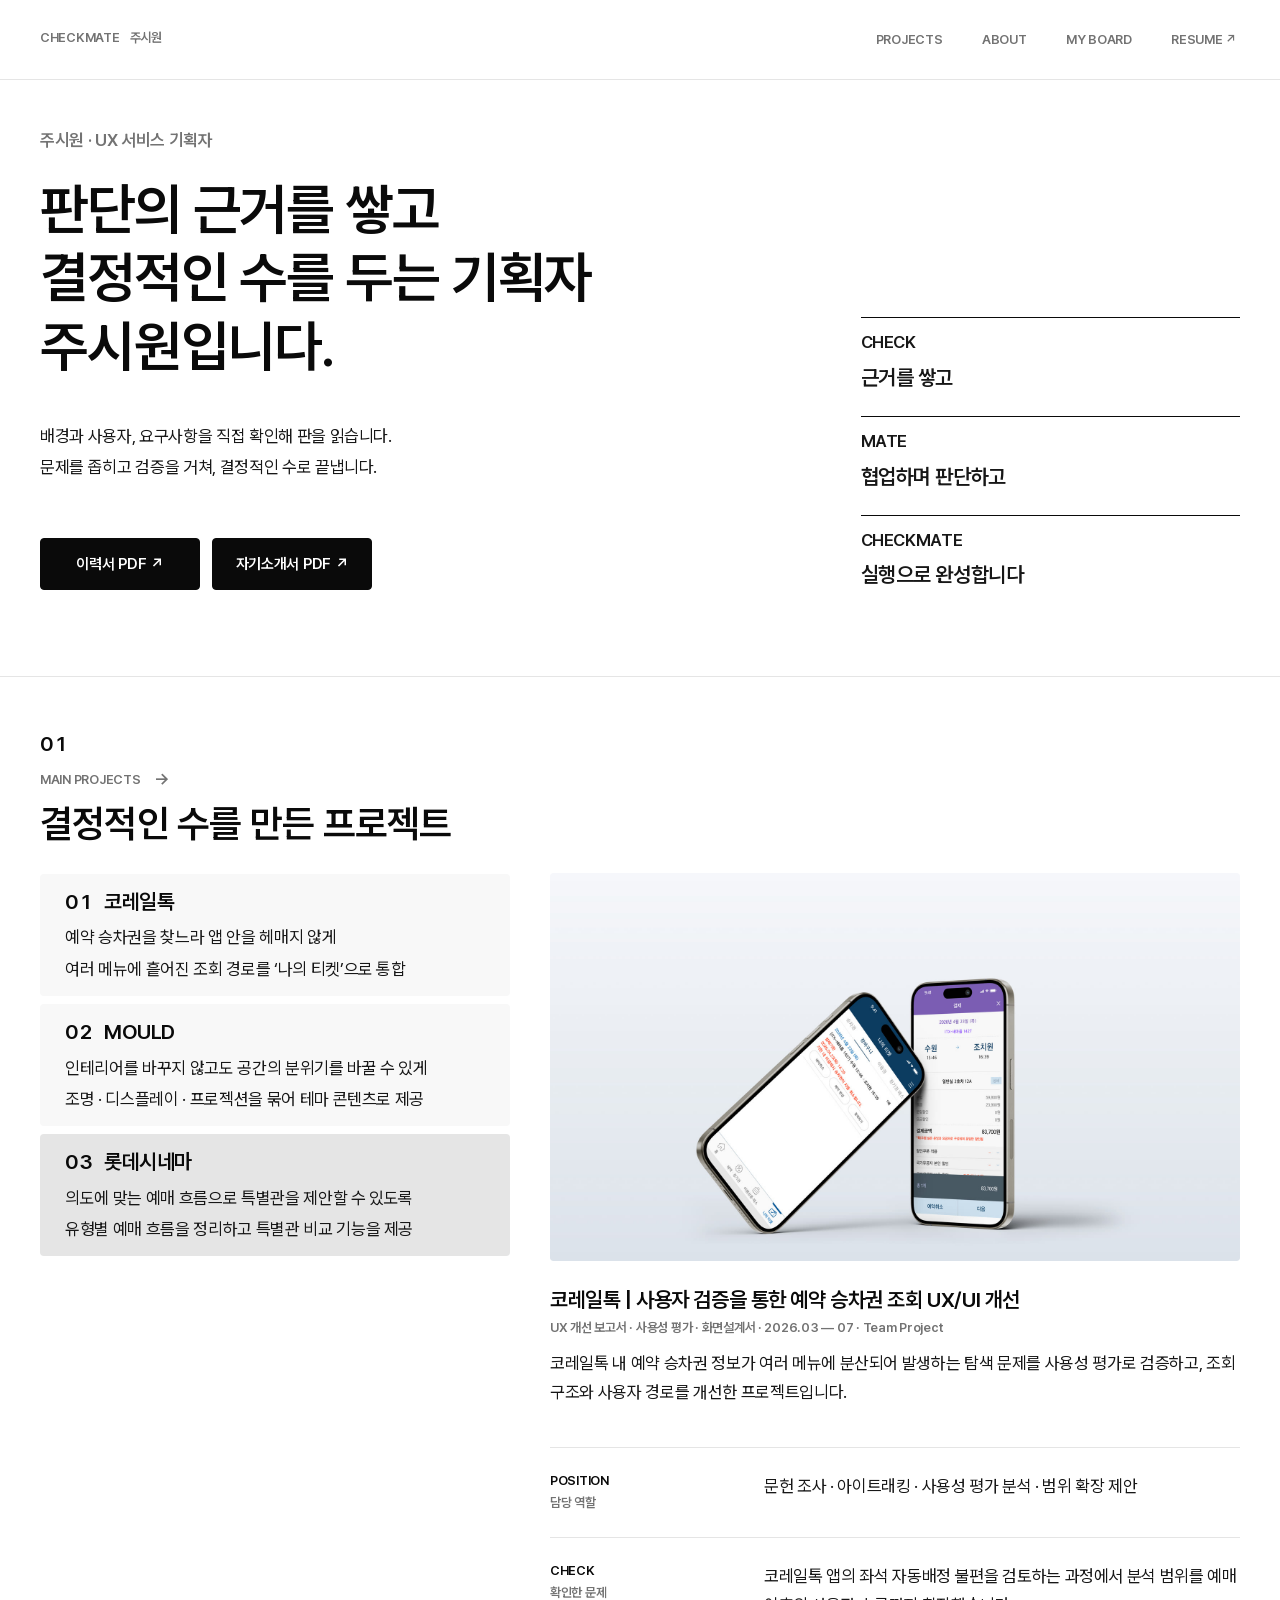
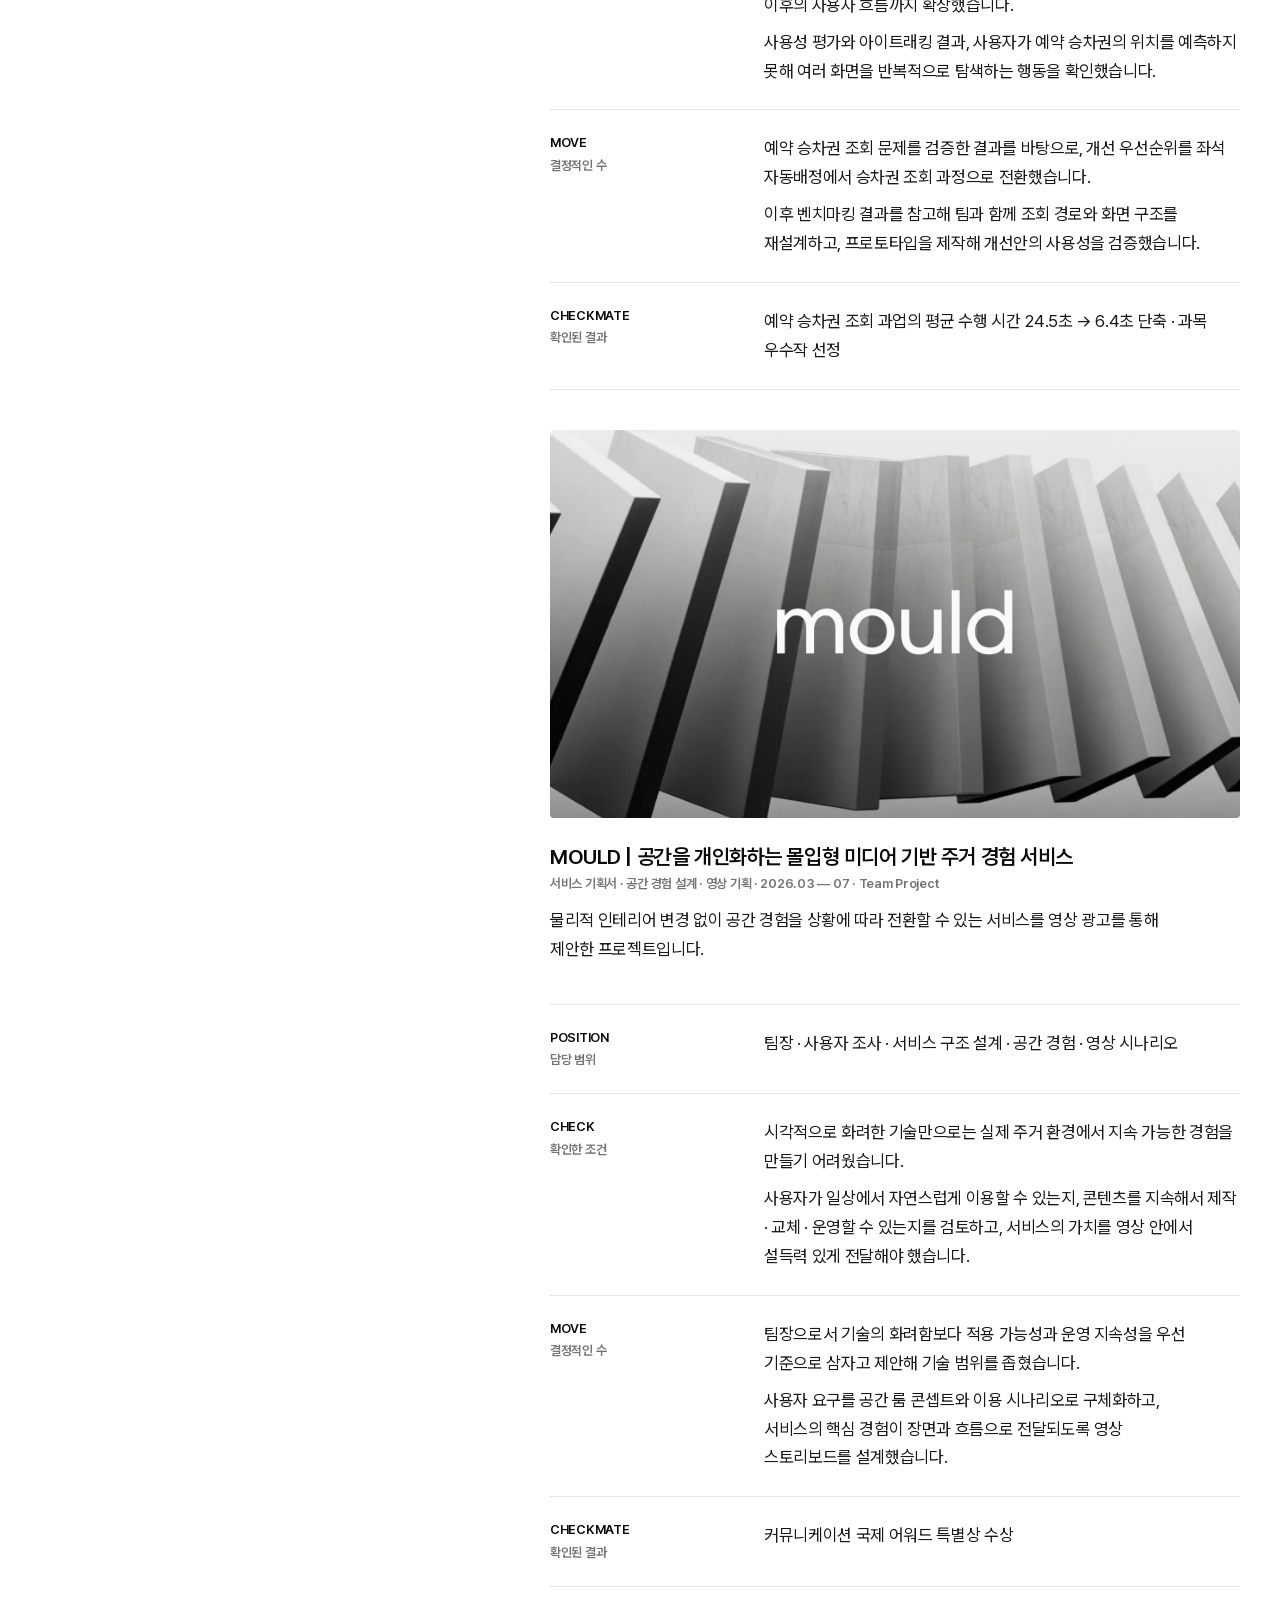
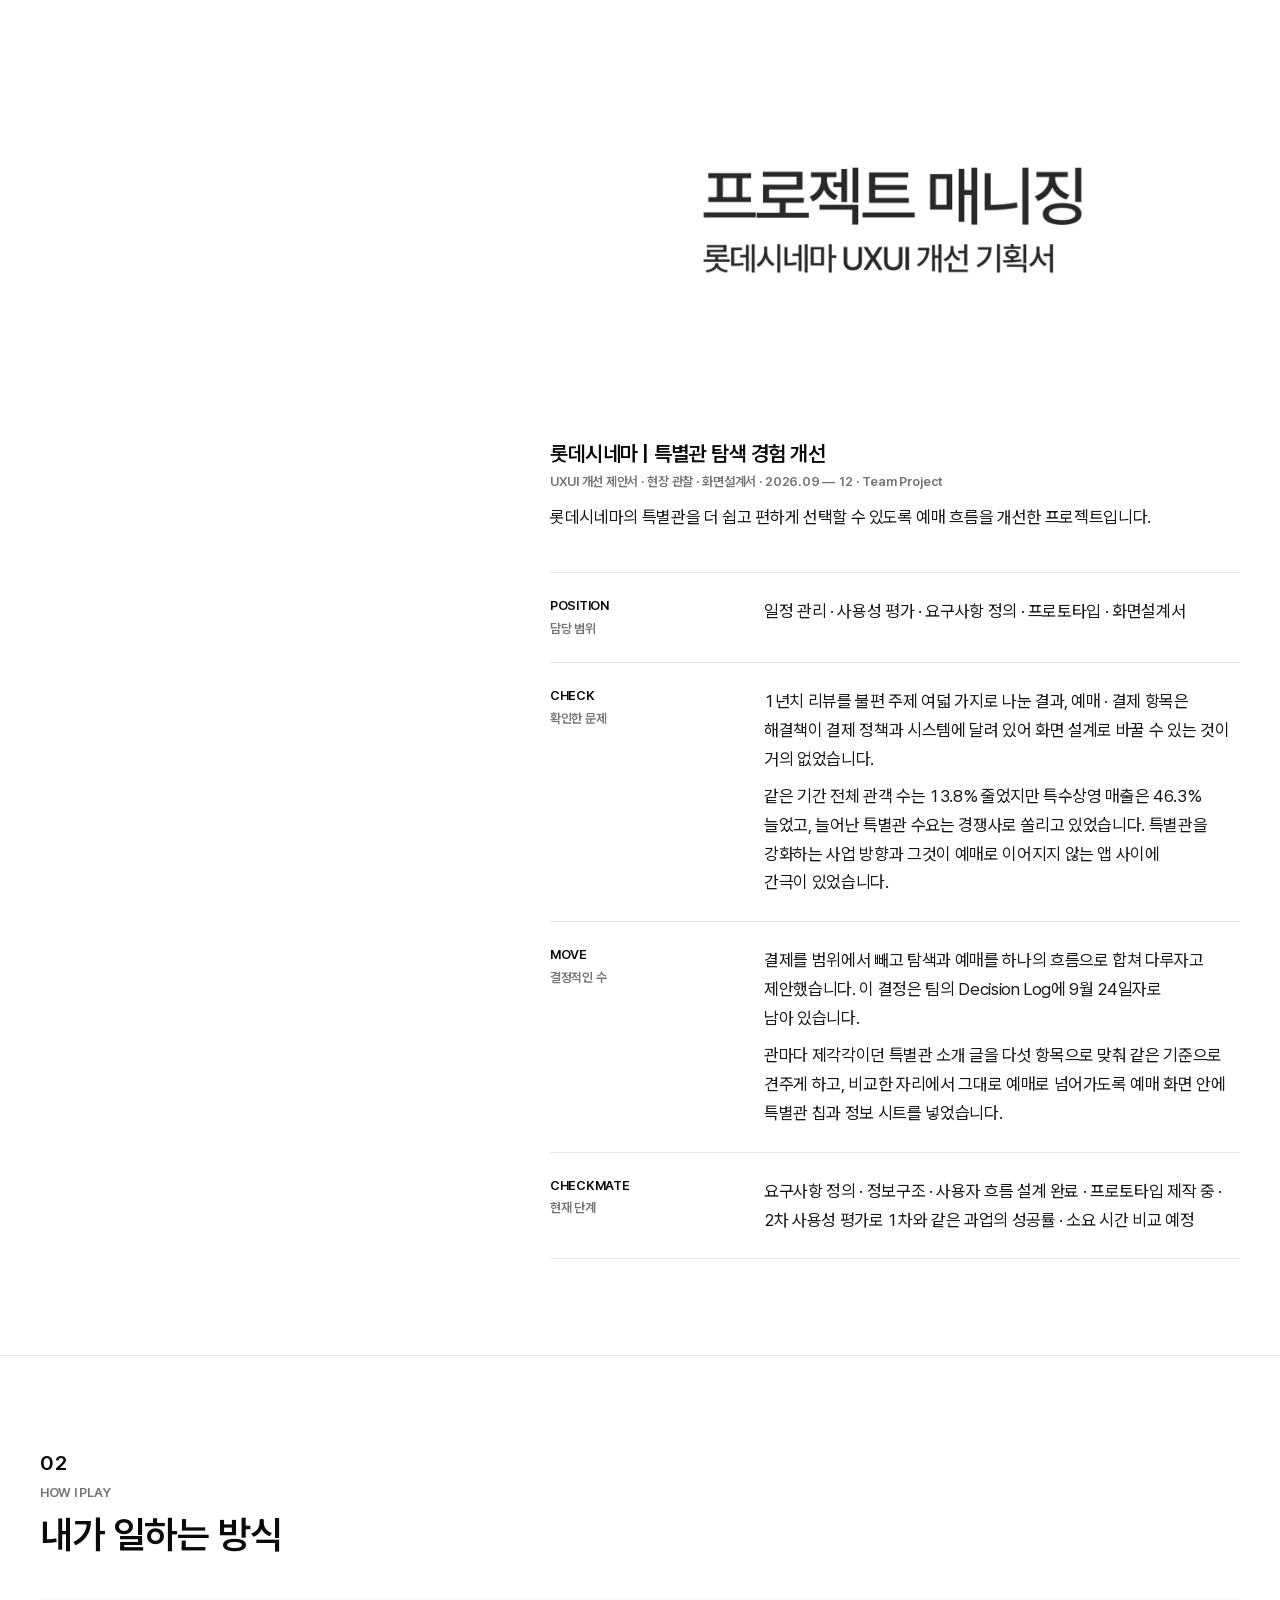
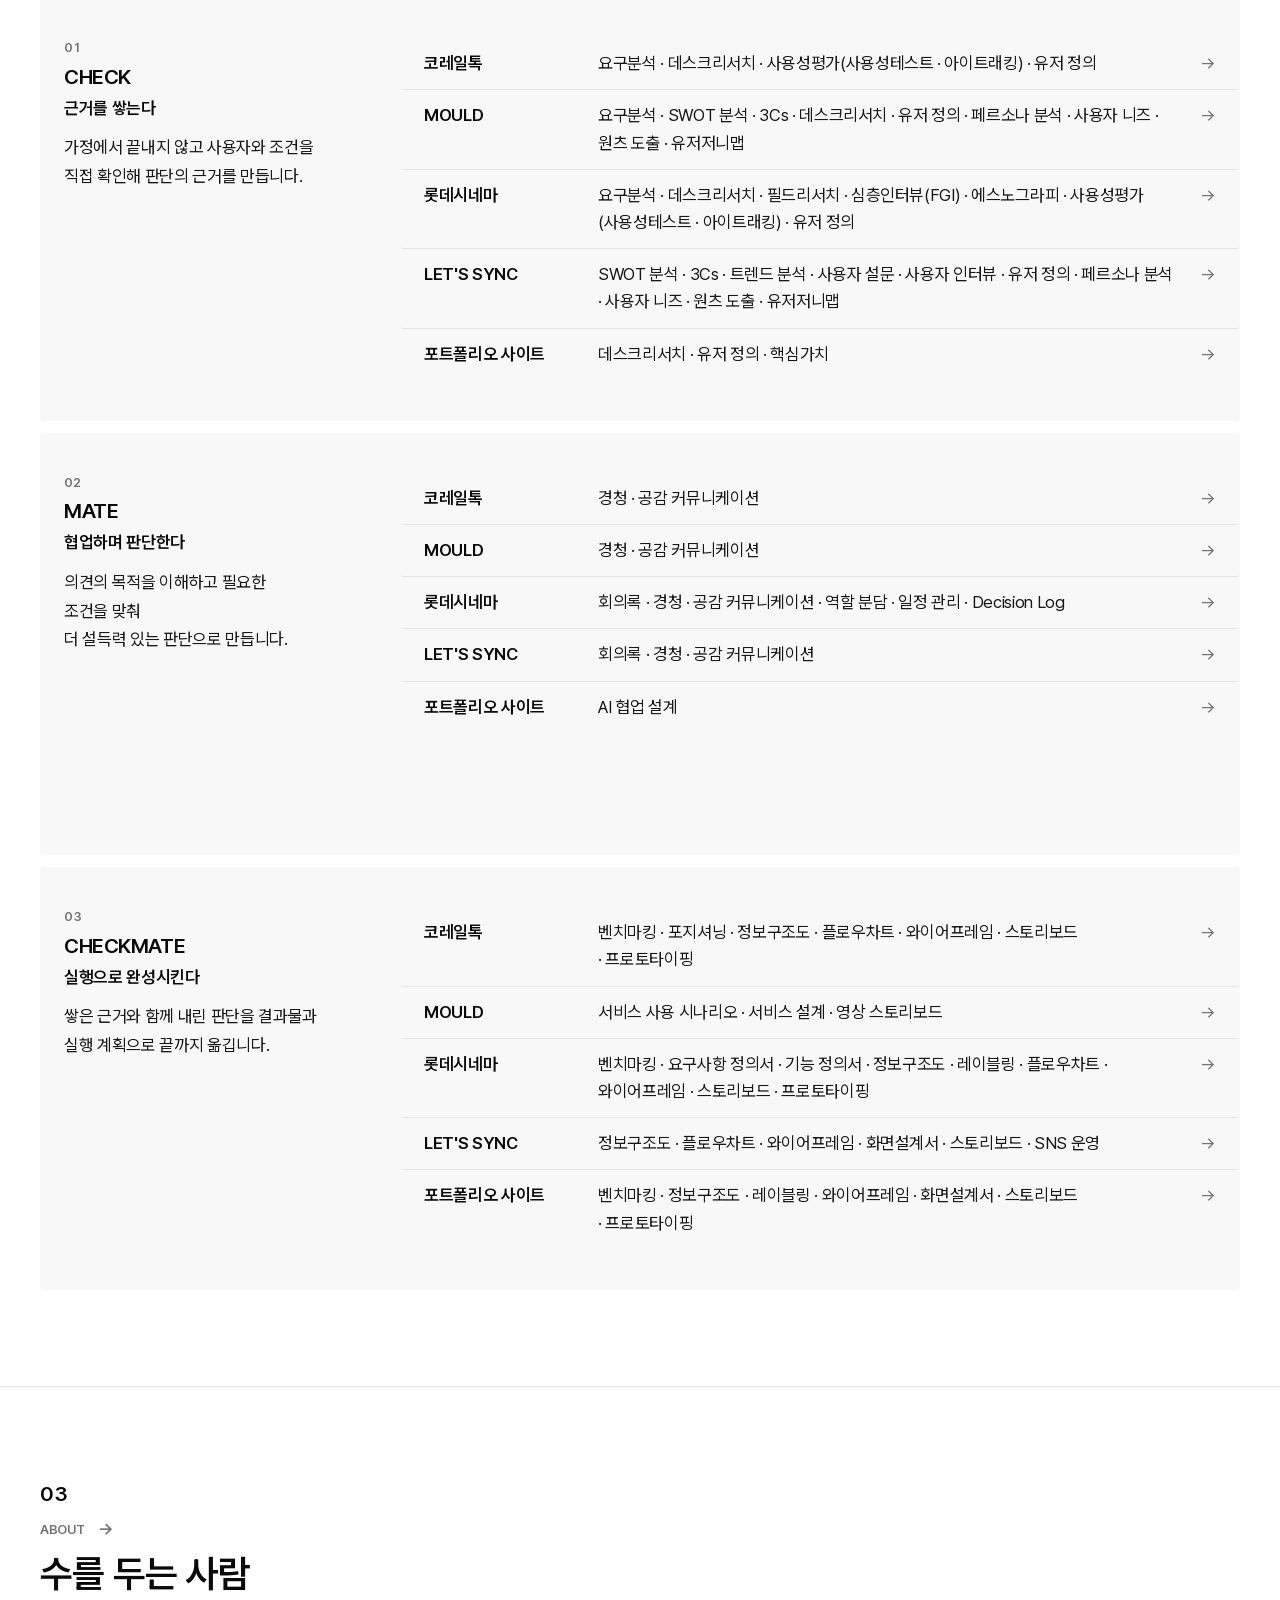
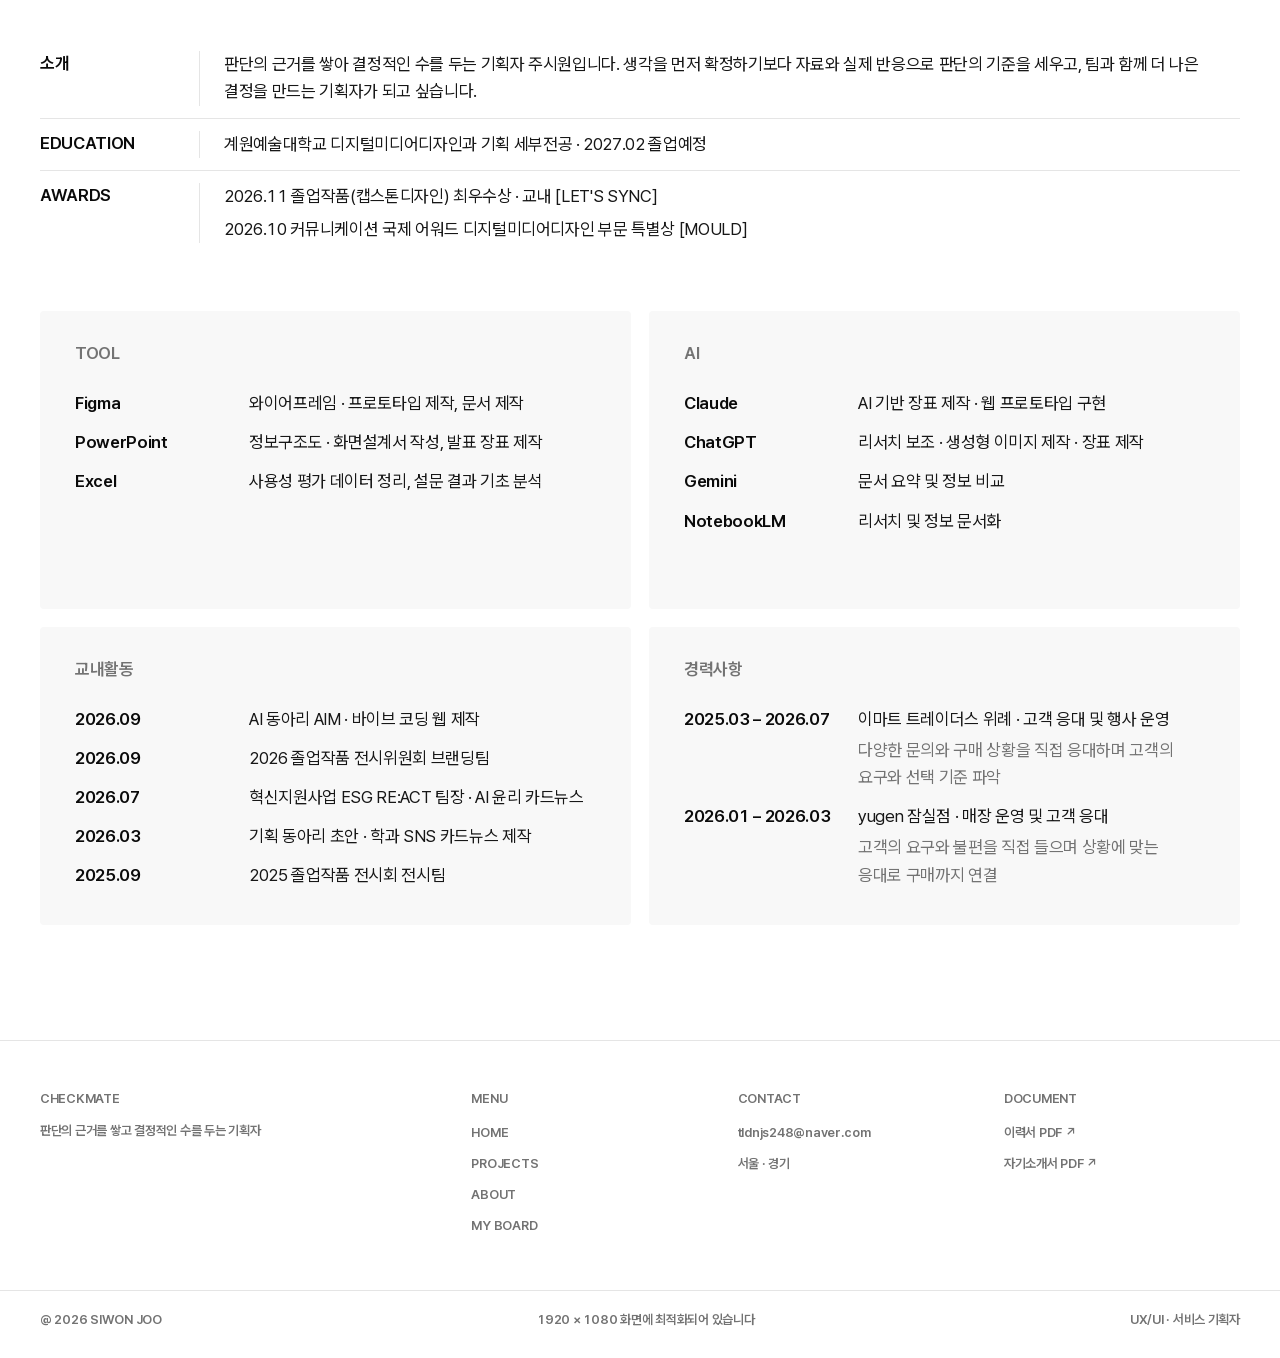
==== commit 4cba2415: "MOULD 배경조사를 웹쇼잉처럼 — 어긋난 문제 카드 · 사진과 함께 나오는 해결 - 문제 카드 셋을 높이 어긋나게, 넘쳤다 돌아오는 곡선으로 튀어 오름 - 해결 셋은 사진과 글을" ====
--- a/index.html
+++ b/index.html
@@ -5,11 +5,11 @@
   <meta name="viewport" content="width=device-width, initial-scale=1">
   <meta name="description" content="주시원 UX/UI · 서비스 기획자 포트폴리오">
   <title>CHECKMATE — SIWON JOO</title>
-  <link rel="stylesheet" href="styles.css?v=114">
-  <link rel="stylesheet" href="system.css?v=114">
-  <link rel="stylesheet" href="main.css?v=114">
-  <link rel="stylesheet" href="tokens.css?v=114">
-  <link rel="stylesheet" href="motion.css?v=114">
+  <link rel="stylesheet" href="styles.css?v=115">
+  <link rel="stylesheet" href="system.css?v=115">
+  <link rel="stylesheet" href="main.css?v=115">
+  <link rel="stylesheet" href="tokens.css?v=115">
+  <link rel="stylesheet" href="motion.css?v=115">
   <!-- 자바스크립트가 살아 있을 때만 나타나는 효과를 켠다 (죽으면 글이 그냥 보인다) -->
   <script>(function(d){d.documentElement.classList.add('js-motion');setTimeout(function(){if(!window.__motion)d.documentElement.classList.remove('js-motion');},3000);})(document);</script>
 </head>
@@ -181,9 +181,9 @@
     </div>
   </footer>
 
-  <script src="app.js?v=114"></script>
-  <script src="skills.js?v=114"></script>
-  <script src="system.js?v=114"></script>
-  <script src="motion.js?v=114"></script>
+  <script src="app.js?v=115"></script>
+  <script src="skills.js?v=115"></script>
+  <script src="system.js?v=115"></script>
+  <script src="motion.js?v=115"></script>
 </body>
 </html>
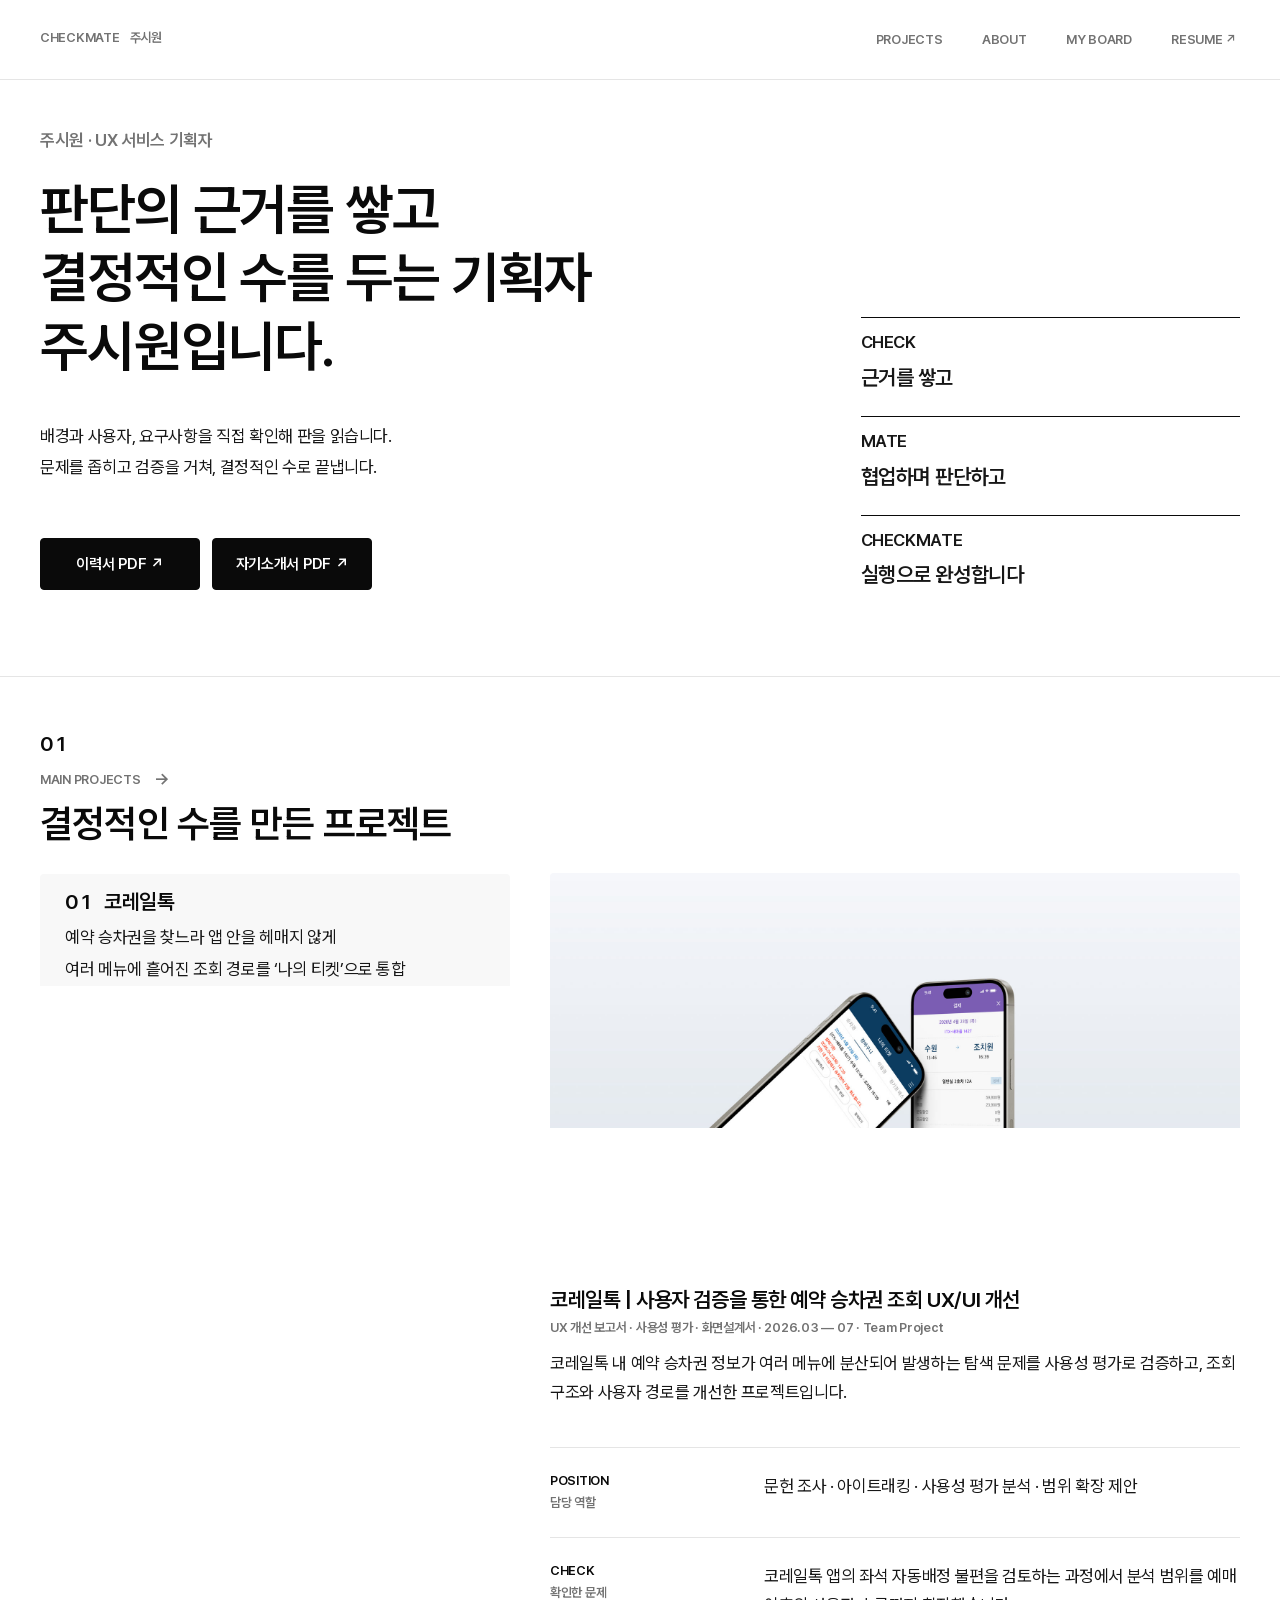
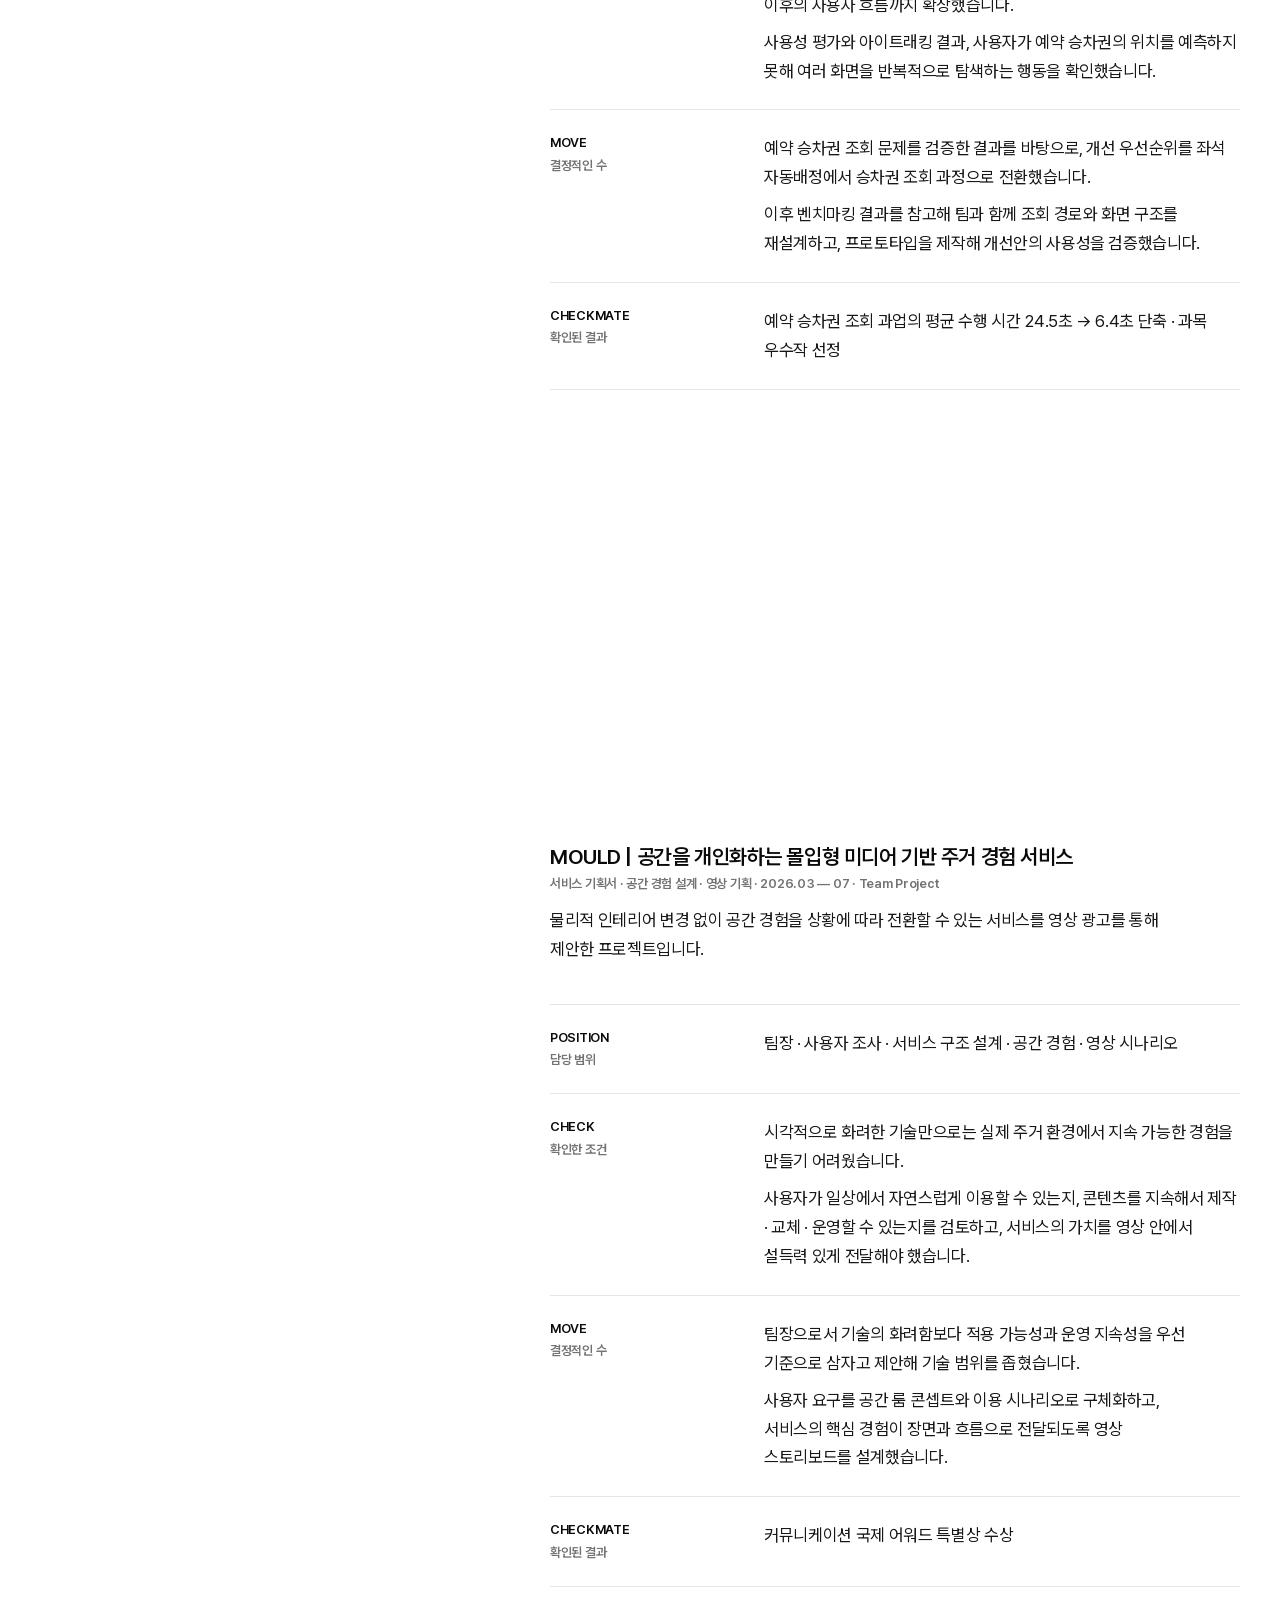
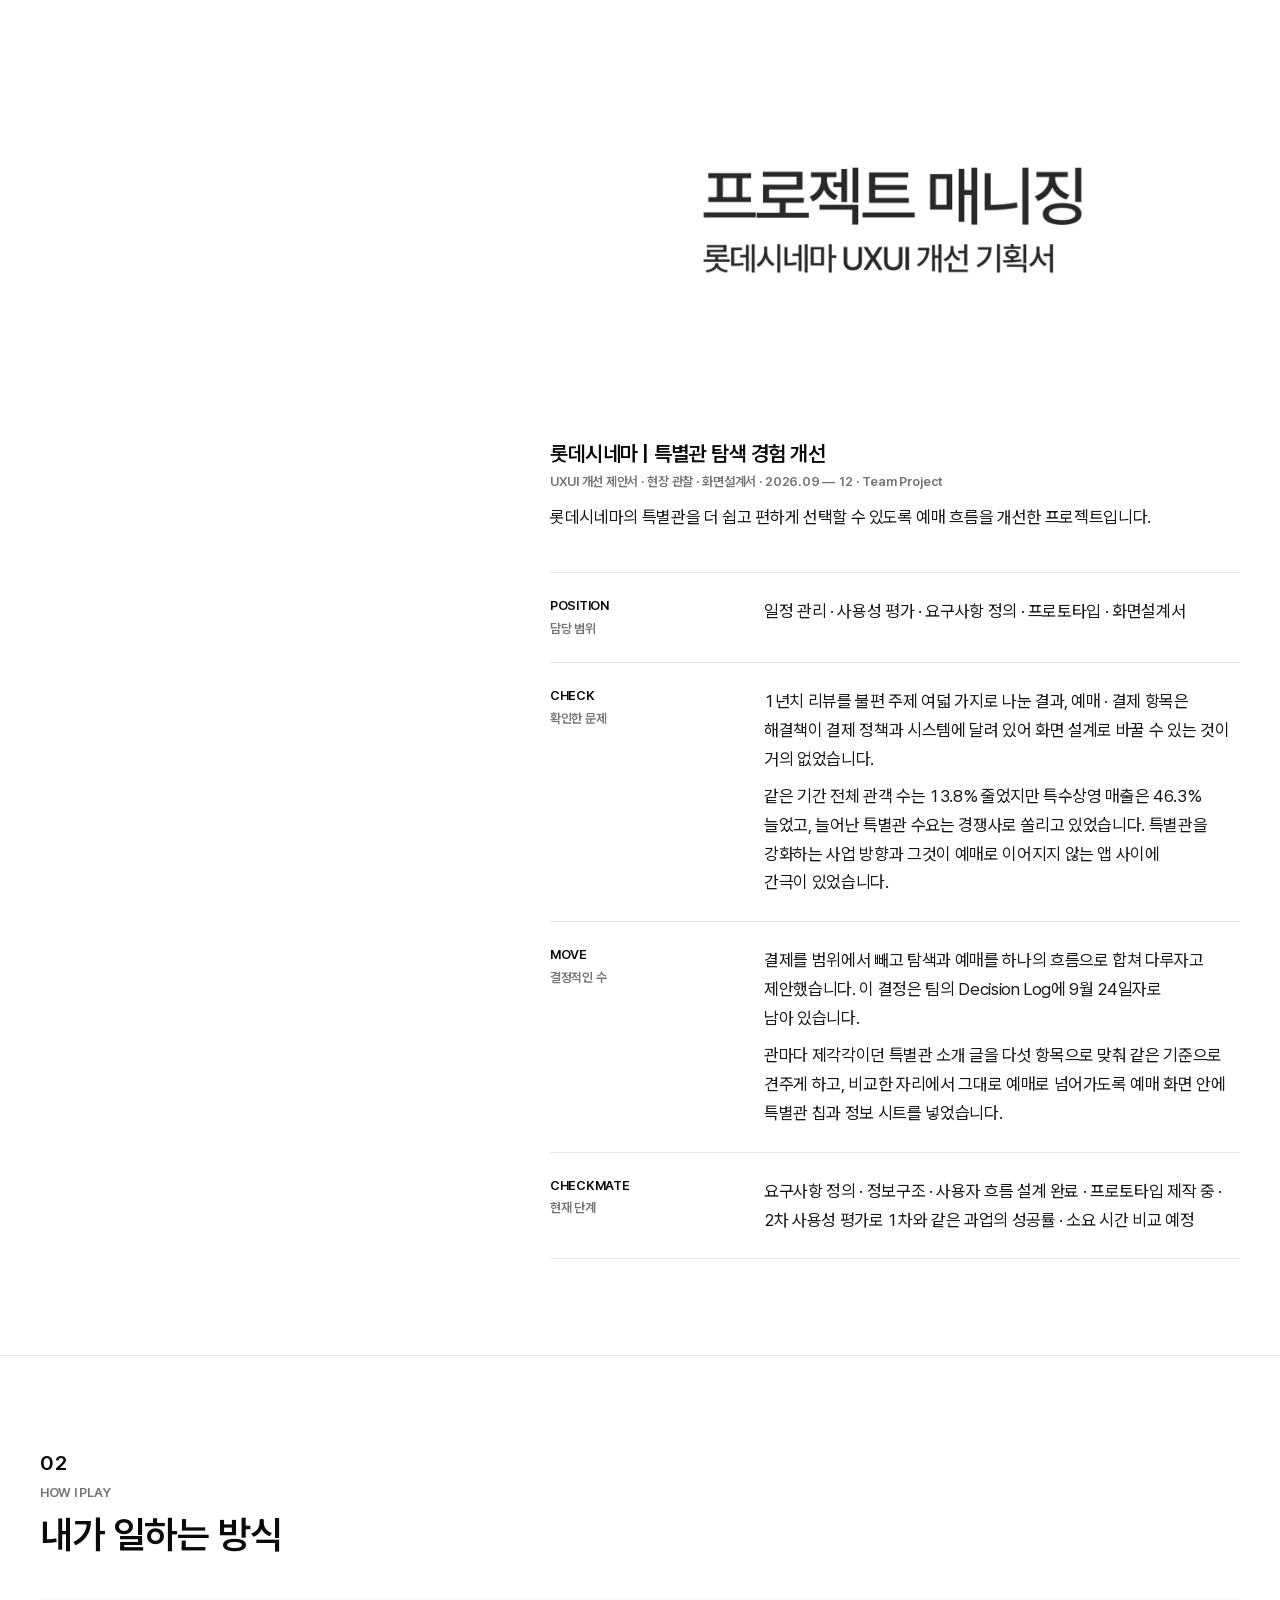
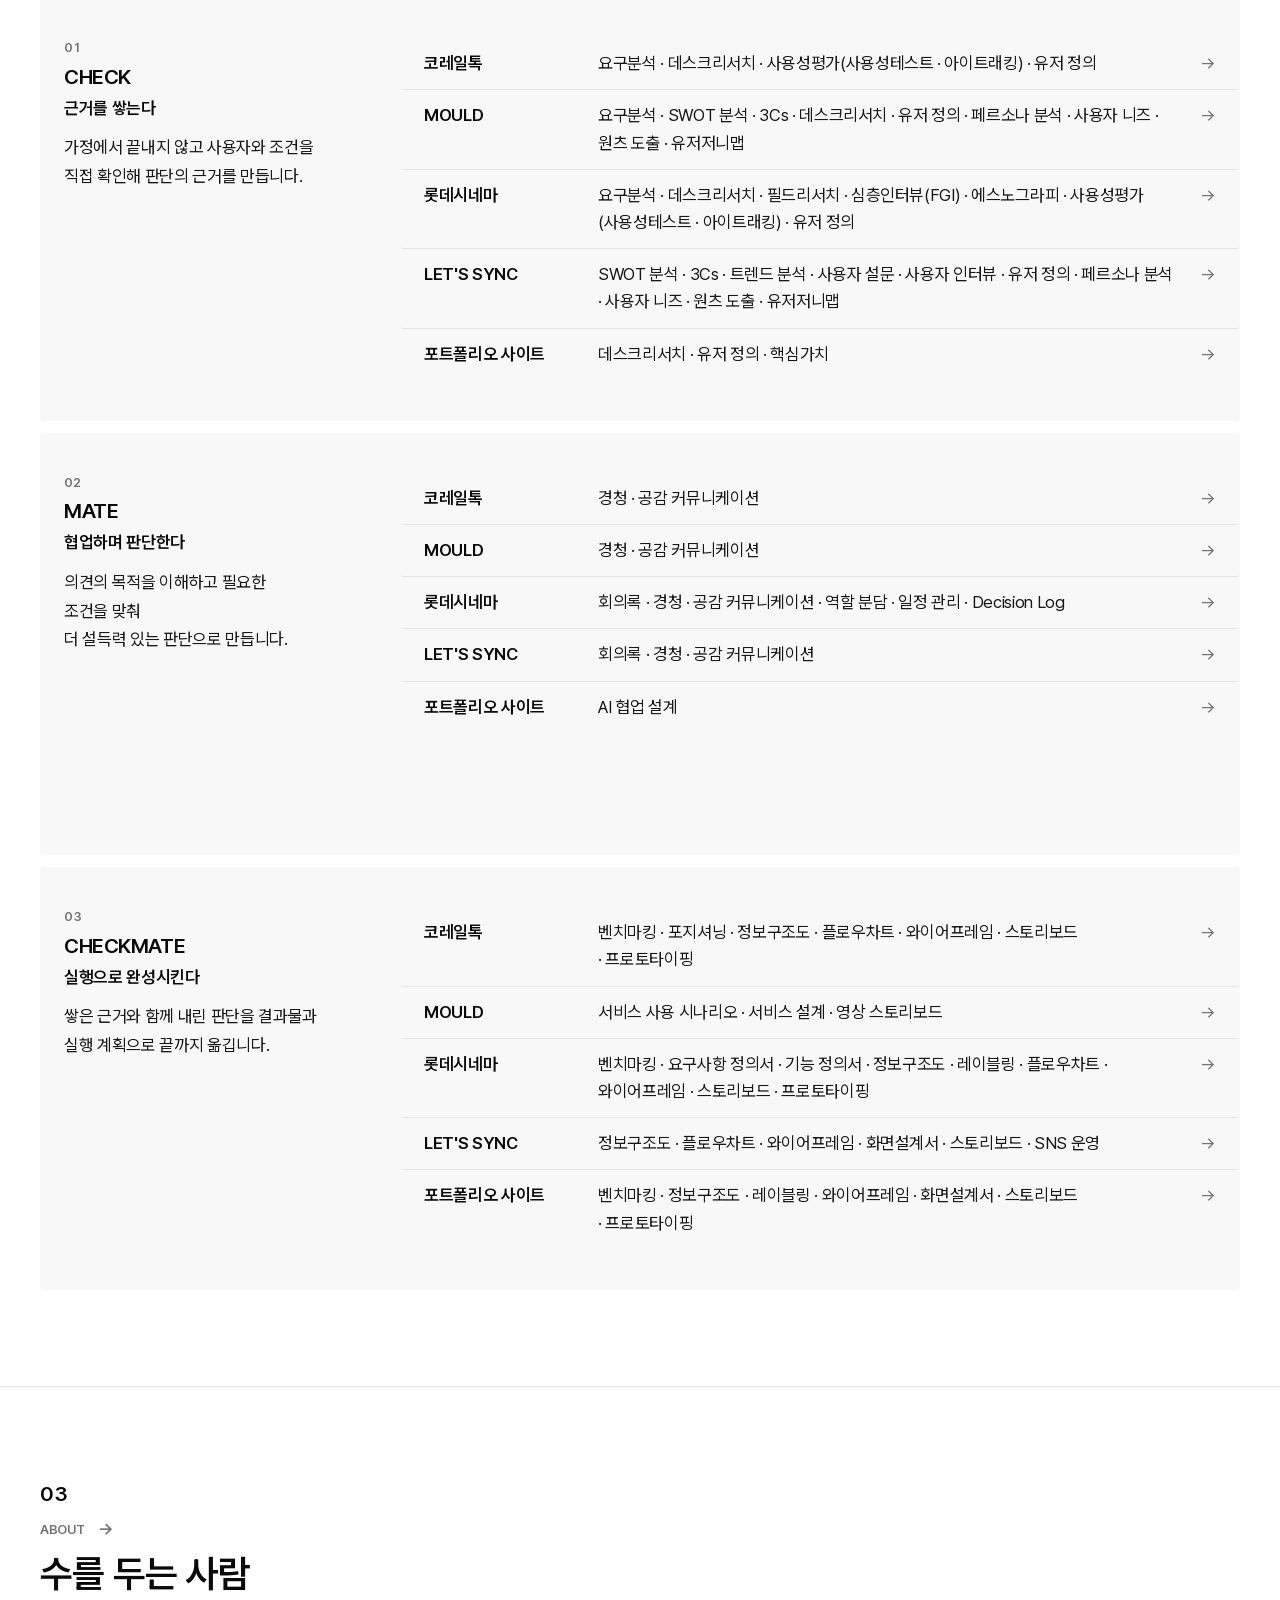
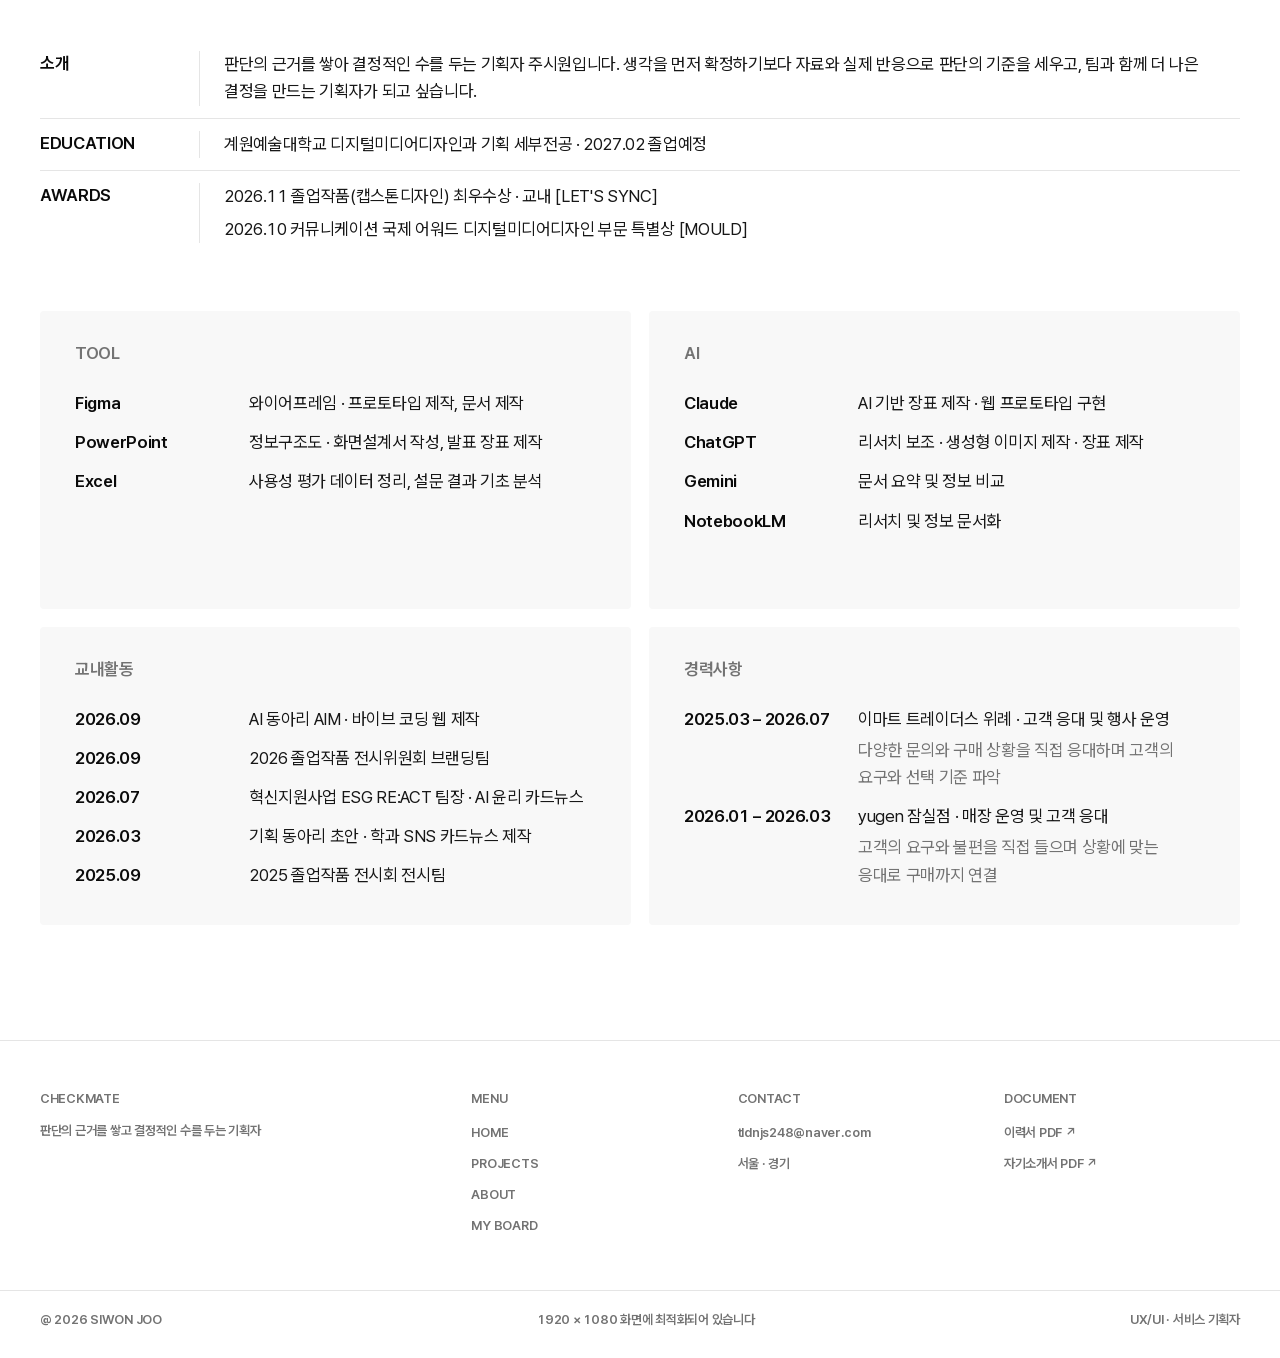
==== commit af54613c: "판 번호 v=121 (태블릿 사진 교체 반영) Co-Authored-By: Claude Opus 5.5 <noreply@anthropic.com>" ====
--- a/index.html
+++ b/index.html
@@ -5,11 +5,11 @@
   <meta name="viewport" content="width=device-width, initial-scale=1">
   <meta name="description" content="주시원 UX/UI · 서비스 기획자 포트폴리오">
   <title>CHECKMATE — SIWON JOO</title>
-  <link rel="stylesheet" href="styles.css?v=115">
-  <link rel="stylesheet" href="system.css?v=115">
-  <link rel="stylesheet" href="main.css?v=115">
-  <link rel="stylesheet" href="tokens.css?v=115">
-  <link rel="stylesheet" href="motion.css?v=115">
+  <link rel="stylesheet" href="styles.css?v=121">
+  <link rel="stylesheet" href="system.css?v=121">
+  <link rel="stylesheet" href="main.css?v=121">
+  <link rel="stylesheet" href="tokens.css?v=121">
+  <link rel="stylesheet" href="motion.css?v=121">
   <!-- 자바스크립트가 살아 있을 때만 나타나는 효과를 켠다 (죽으면 글이 그냥 보인다) -->
   <script>(function(d){d.documentElement.classList.add('js-motion');setTimeout(function(){if(!window.__motion)d.documentElement.classList.remove('js-motion');},3000);})(document);</script>
 </head>
@@ -181,9 +181,9 @@
     </div>
   </footer>
 
-  <script src="app.js?v=115"></script>
-  <script src="skills.js?v=115"></script>
-  <script src="system.js?v=115"></script>
-  <script src="motion.js?v=115"></script>
+  <script src="app.js?v=121"></script>
+  <script src="skills.js?v=121"></script>
+  <script src="system.js?v=121"></script>
+  <script src="motion.js?v=121"></script>
 </body>
 </html>
